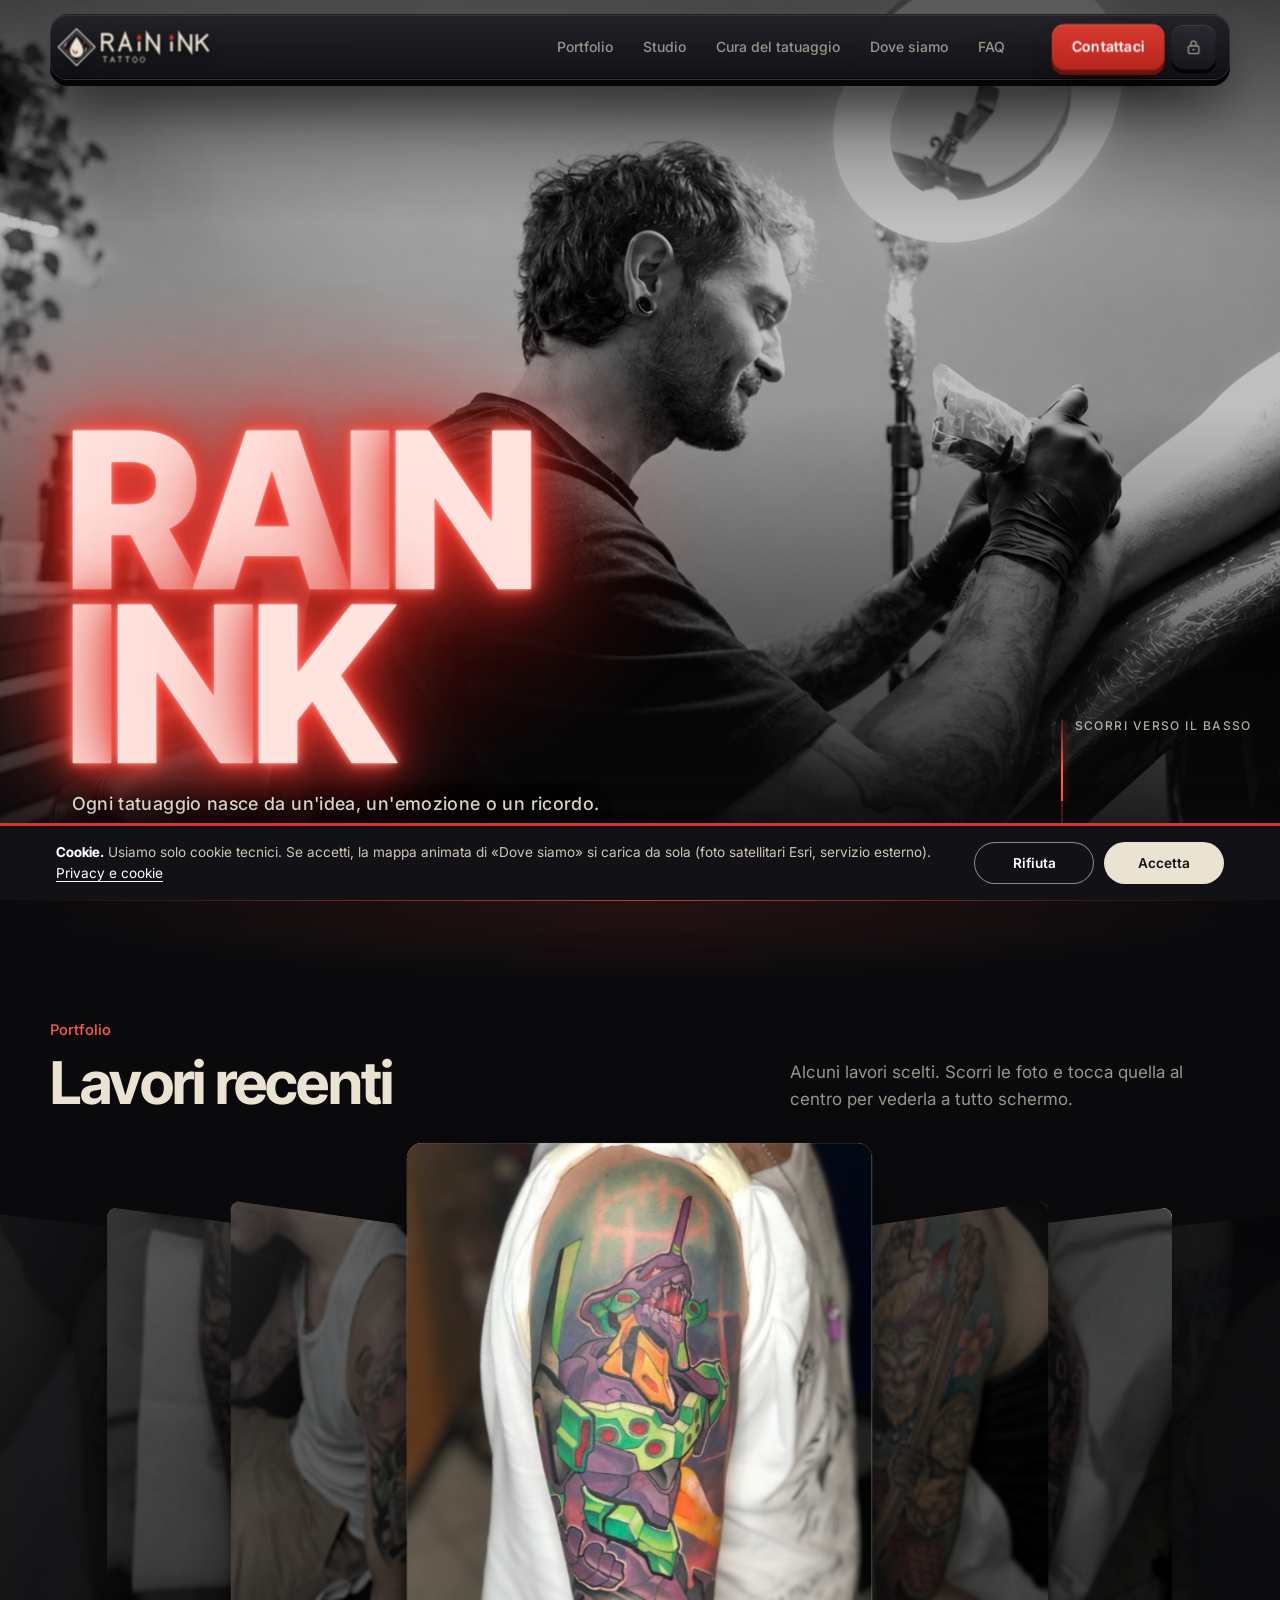
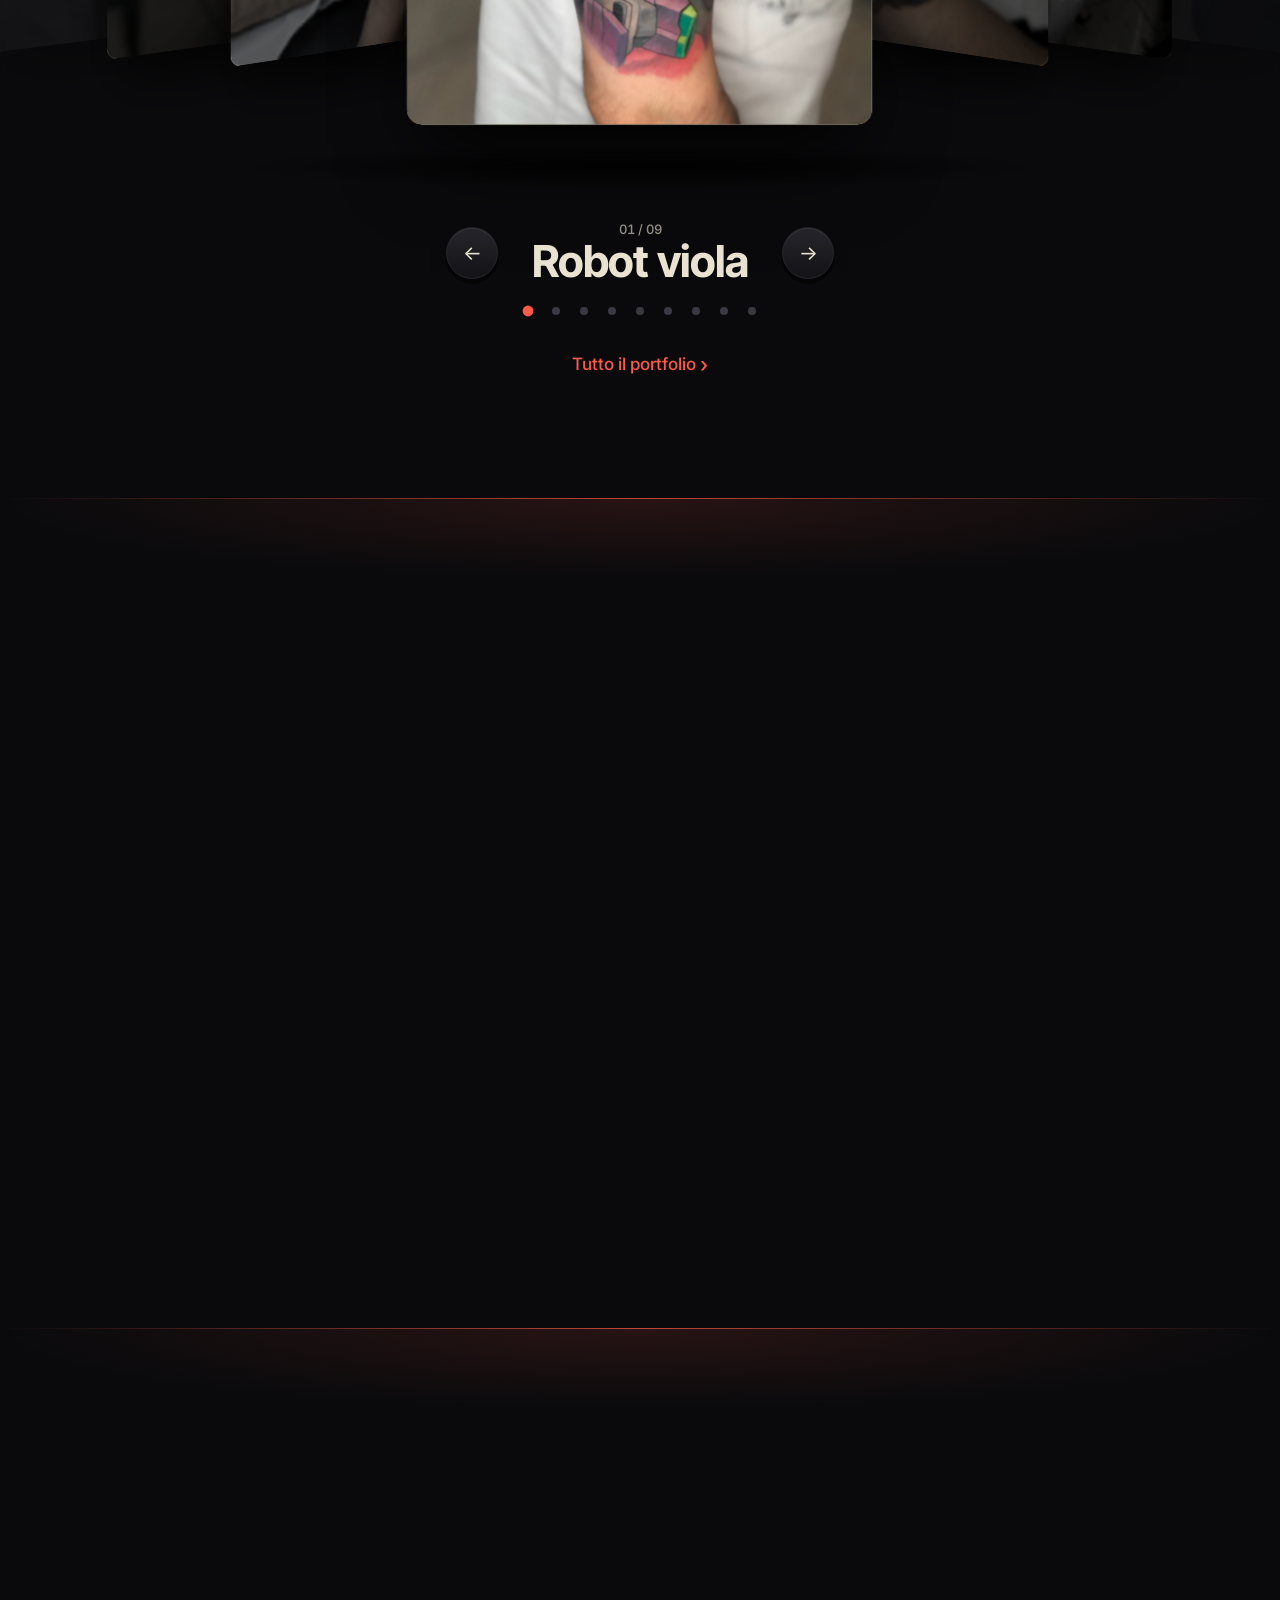
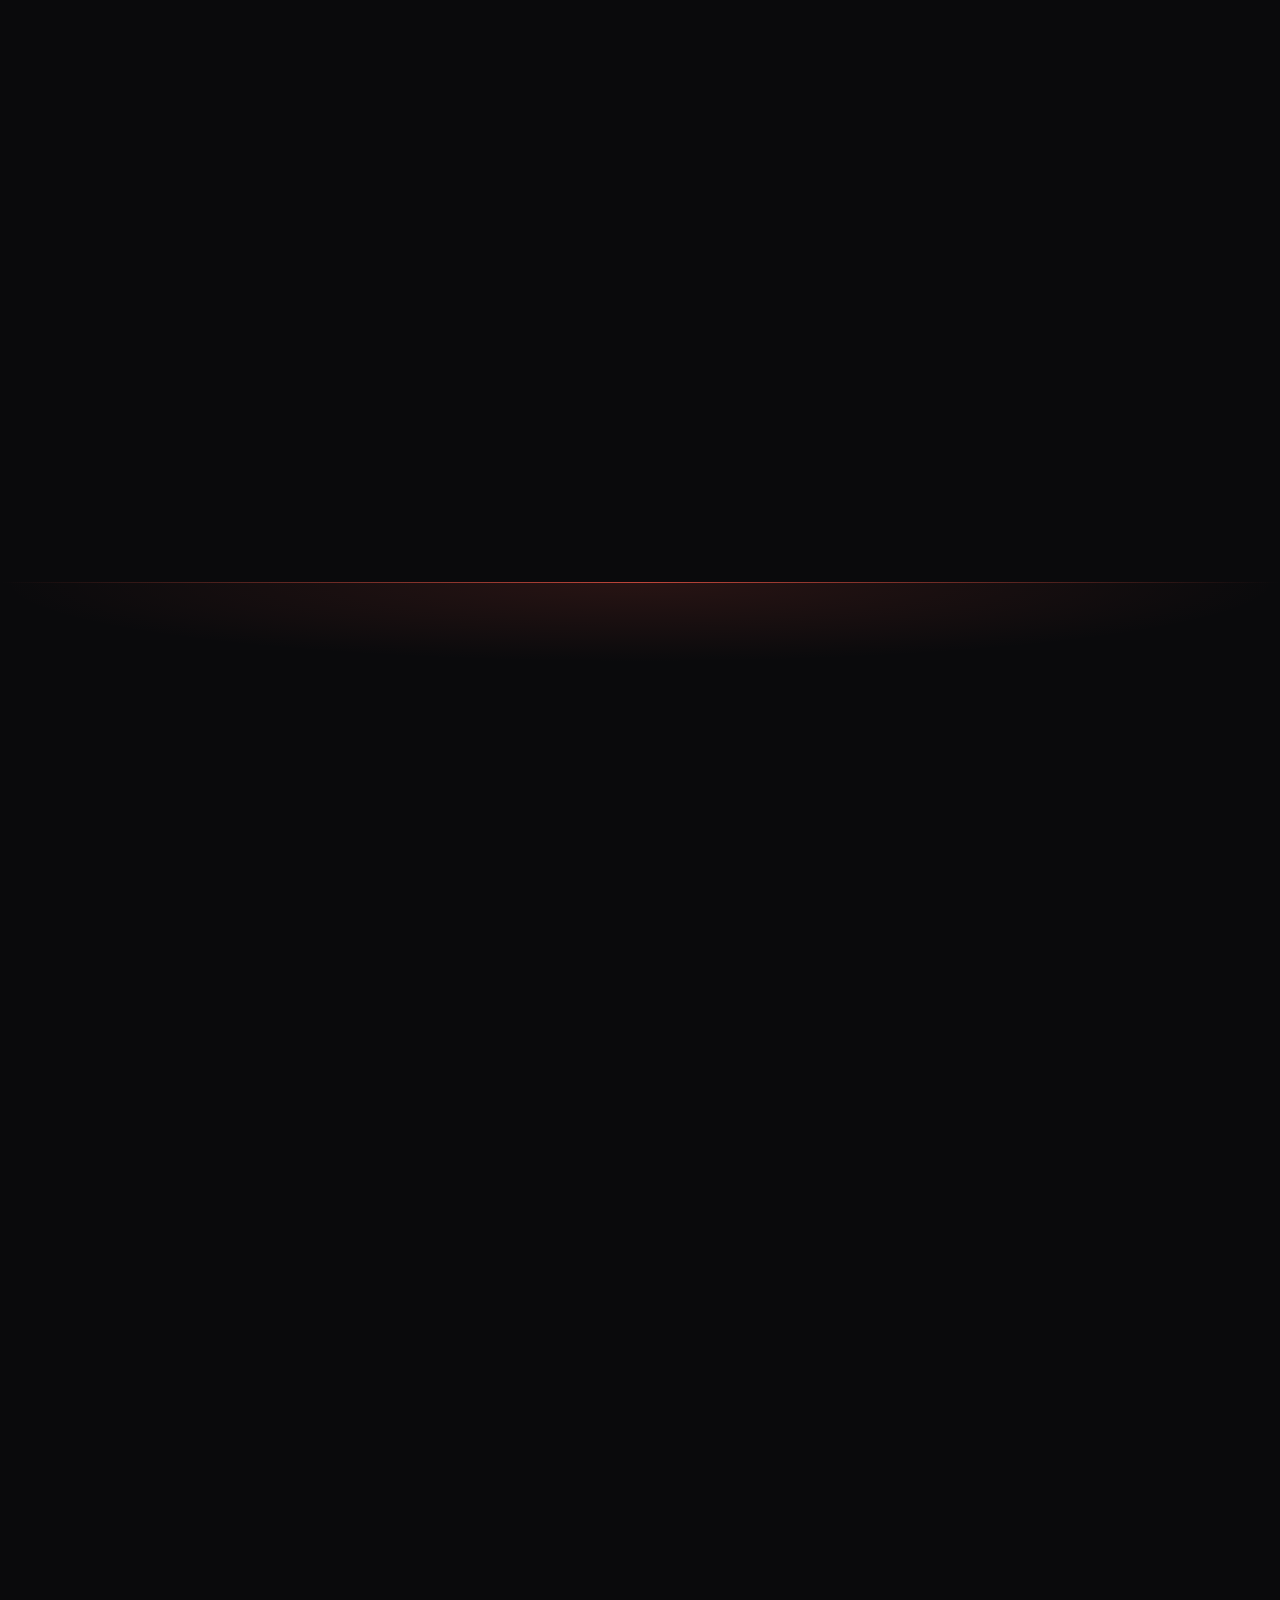
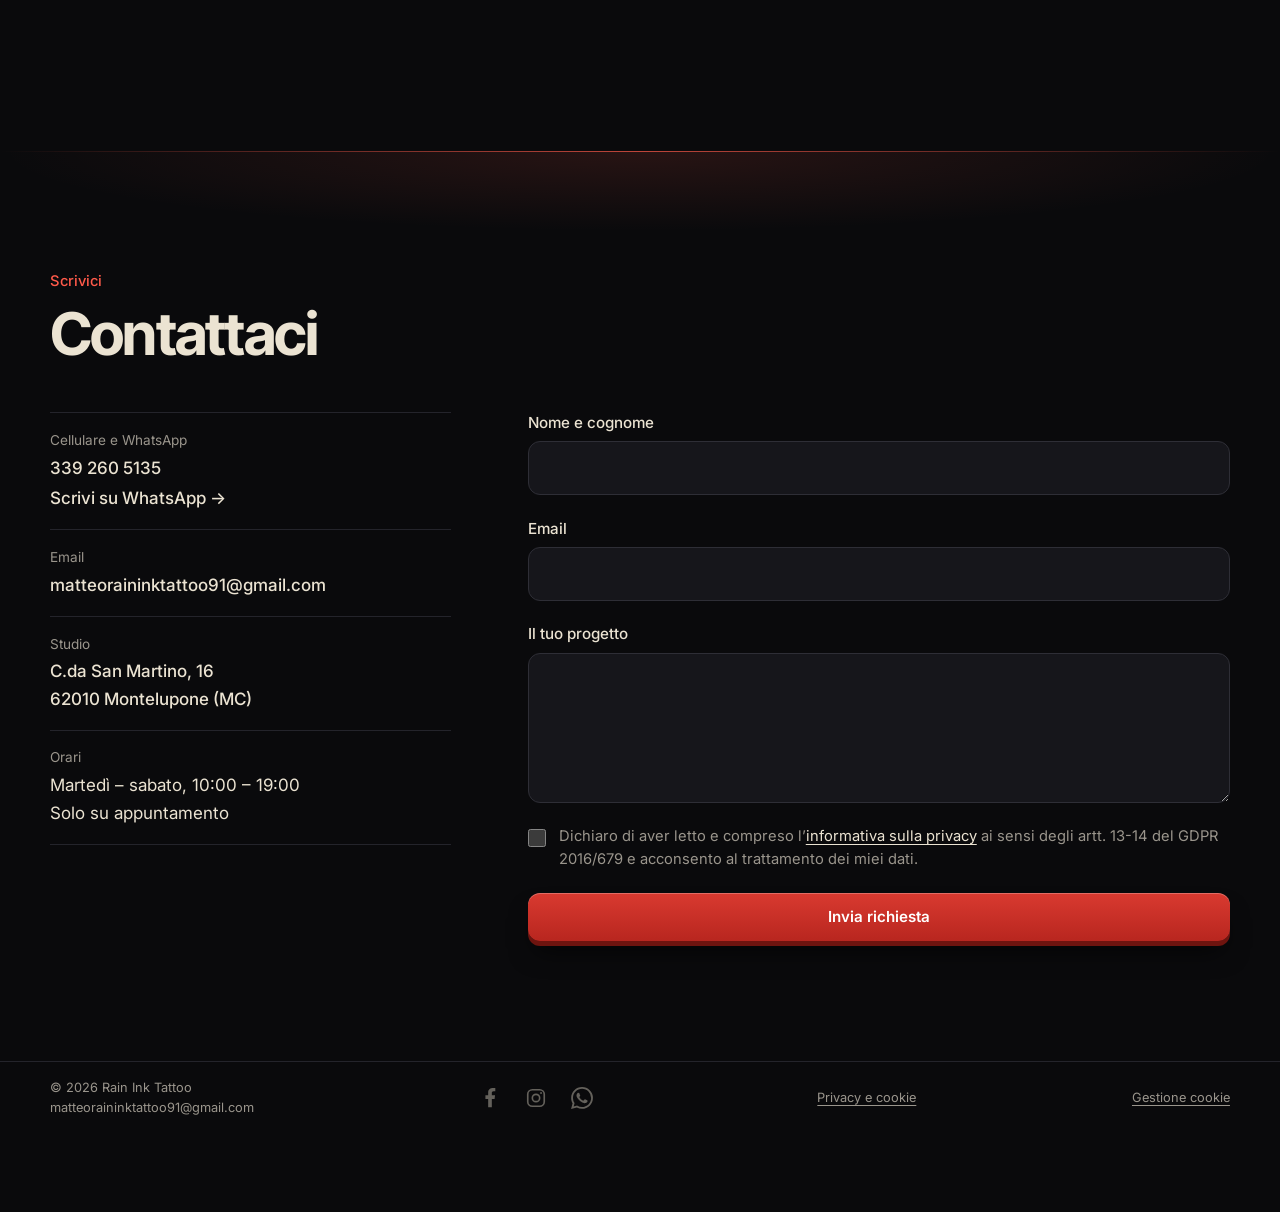
==== index.html @ 87fedc63 "Home: frase sotto RAIN INK più leggibile (avorio con ombra morbida, riflesso del neon spostato dietr" ====
<!DOCTYPE html>
<html lang="it">

<head>
    <meta charset="utf-8">
    <meta name="viewport" content="width=device-width,initial-scale=1">
    <title>Rain Ink Tattoo – Tatuaggi su misura a Montelupone</title>
    <meta name="description" content="Studio di tatuaggi a Montelupone: blackwork, fine line, dotwork, tradizionale, giapponese e realistico. Disegni unici, materiali monouso, solo su appuntamento.">
    <meta name="theme-color" content="#0a0a0c">
    <meta property="og:type" content="website">
    <meta property="og:site_name" content="Rain Ink Tattoo">
    <meta property="og:locale" content="it_IT">
    <meta property="og:title" content="Rain Ink Tattoo – Tatuaggi su misura a Montelupone">
    <meta property="og:description" content="Studio di tatuaggi a Montelupone: blackwork, fine line, dotwork, tradizionale, giapponese e realistico. Disegni unici, materiali monouso, solo su appuntamento.">
    <meta property="og:url" content="https://DOMINIO-DEL-SITO/">
    <link rel="canonical" href="https://DOMINIO-DEL-SITO/">
    <link rel="preconnect" href="https://fonts.googleapis.com">
    <link rel="preconnect" href="https://fonts.gstatic.com" crossorigin>
    <link href="https://fonts.googleapis.com/css2?family=Inter:wght@400;500;600;700&amp;family=Inter+Tight:wght@600;700;800&amp;display=swap" rel="stylesheet">
    <link rel="stylesheet" href="css/style.css?v=79">
    <link rel="icon" type="image/svg+xml" href="images/comune/favicon.svg">
    <link rel="preload" as="image" href="images/lavori/hero-studio.jpg">
    <script>document.documentElement.classList.add("js")</script>
    <script type="application/ld+json">
    {
      "@context": "https://schema.org",
      "@type": "TattooParlor",
      "name": "Rain Ink Tattoo",
      "url": "https://DOMINIO-DEL-SITO/",
      "logo": "https://DOMINIO-DEL-SITO/images/comune/logo-rainink-scuro.svg",
      "founder": { "@type": "Person", "name": "Matteo Quattrini" },
      "sameAs": ["https://www.facebook.com/raininktattoo.matteoquattrini", "https://www.instagram.com/matteoraininktattoo/"],
      "telephone": "339 260 5135",
      "email": "matteoraininktattoo91@gmail.com",
      "address": { "@type": "PostalAddress", "streetAddress": "C.da San Martino, 16", "postalCode": "62010", "addressLocality": "Montelupone", "addressRegion": "MC", "addressCountry": "IT" },
      "geo": { "@type": "GeoCoordinates", "latitude": 43.34421, "longitude": 13.58306 },
      "openingHours": "Tu-Sa 10:00-19:00"
    }
    </script>
</head>

<body class="home-page">
    <a class="skip" href="#main">Vai al contenuto</a>
    <header class="nav3d" id="nav3d">
        <nav class="slab" aria-label="Menu principale">
            <a class="logo" href="index.html" aria-label="Rain Ink Tattoo — Home"><img src="images/comune/logo-rainink.svg" alt="Rain Ink Tattoo" width="504" height="128"></a>
            <button class="burger" type="button" aria-label="Apri il menu" aria-expanded="false" aria-controls="links"><span></span><span></span><span></span></button>
            <ul class="links" id="links">
                <li><a href="portfolio.html">Portfolio</a></li>
                <li><a href="studio.html">Studio</a></li>
                <li><a href="cura-del-tatuaggio.html">Cura del tatuaggio</a></li>
                <li><a href="#dove">Dove siamo</a></li>
                <li><a href="faq.html">FAQ</a></li>
                <li class="m-cta"><a href="#contatti">Contattaci</a></li>
            </ul>
            <a class="btn nav-cta" href="#contatti">Contattaci</a>
            <a class="nav-lock" href="area-riservata.html" rel="nofollow" aria-label="Area riservata" title="Area riservata"><svg viewBox="0 0 24 24" width="18" height="18" aria-hidden="true"><rect x="5" y="10.5" width="14" height="10" rx="2.5" fill="none" stroke="currentColor" stroke-width="1.8"/><path d="M8.5 10.5V7.5a3.5 3.5 0 0 1 7 0v3" fill="none" stroke="currentColor" stroke-width="1.8" stroke-linecap="round"/><circle cx="12" cy="15.5" r="1.3" fill="currentColor"/></svg></a>
        </nav>
    </header>
    <main id="main">
        <section class="hero" id="top">
            <img data-slot="home-hero" class="hero-foto" src="images/lavori/hero-studio.jpg" alt="Matteo al lavoro su un tatuaggio" width="1590" height="941" fetchpriority="high">
            <div class="hero-testo">
                <h1 class="hero-scritta neon" aria-label="Rain Ink Tattoo, tatuaggi su misura a Montelupone"><span class="riga"><span class="nl" aria-hidden="true">R</span><span class="nl" aria-hidden="true">a</span><span class="nl" aria-hidden="true">i</span><span class="nl" aria-hidden="true">n</span></span><br><span class="riga"><span class="nl" aria-hidden="true">I</span><span class="nl" aria-hidden="true">n</span><span class="nl guasta" aria-hidden="true">k</span></span><span class="sr-only"> Tattoo, tatuaggi su misura a Montelupone</span></h1>
                <p data-testo="index-t001" class="hero-sub">Ogni tatuaggio nasce da un'idea, un'emozione o un ricordo.<br>Insieme possiamo trasformare la tua idea in qualcosa di autentico e senza tempo.</p>
            </div>
            <a data-testo="index-t002" class="hero-scorri" href="#lavori">Scorri verso il basso</a>
        </section>

        <section id="lavori" aria-labelledby="lavori-t">
            <div class="wrap">
                <div class="sec-head rv">
                    <div><span data-testo="index-t003" class="eyebrow">Portfolio</span><h2 data-testo="index-t004" id="lavori-t">Lavori recenti</h2></div>
                    <p data-testo="index-t005">Alcuni lavori scelti. Scorri le foto e tocca quella al centro per vederla a tutto schermo.</p>
                </div>
                <div class="wheel rv" id="wheel" tabindex="0" role="region" aria-roledescription="carosello" aria-label="Lavori recenti: usa le frecce per scorrere, Invio per ingrandire">
                    <div class="ring3d" id="ring"><!-- lavori:inizio -->
                        <figure class="face" data-name="Robot viola" data-title=""><img src="images/lavori/tatuaggio-04-robot-viola.jpg" alt="Robot viola, tatuaggio di Rain Ink" width="800" height="1000" draggable="false"></figure>
                        <figure class="face" data-name="Re scimmia" data-title=""><img src="images/lavori/tatuaggio-17-re-scimmia.jpg" alt="Re scimmia, tatuaggio di Rain Ink" width="800" height="1000" draggable="false"></figure>
                        <figure class="face" data-name="Geisha" data-title=""><img src="images/lavori/tatuaggio-28-geisha.jpg" alt="Geisha, tatuaggio di Rain Ink" width="800" height="1000" draggable="false"></figure>
                        <figure class="face" data-name="Drago blu" data-title=""><img src="images/lavori/tatuaggio-09-drago-blu.jpg" alt="Drago blu, tatuaggio di Rain Ink" width="800" height="1000" draggable="false"></figure>
                        <figure class="face" data-name="Bacco" data-title=""><img src="images/lavori/tatuaggio-19-bacco.jpg" alt="Bacco, tatuaggio di Rain Ink" width="800" height="1000" draggable="false"></figure>
                        <figure class="face" data-name="Tucano" data-title=""><img src="images/lavori/tatuaggio-36-tucano.jpg" alt="Tucano, tatuaggio di Rain Ink" width="800" height="1000" draggable="false"></figure>
                        <figure class="face" data-name="Ganesha" data-title=""><img src="images/lavori/tatuaggio-15-ganesha.jpg" alt="Ganesha, tatuaggio di Rain Ink" width="800" height="1000" draggable="false"></figure>
                        <figure class="face" data-name="Leone guardiano" data-title=""><img src="images/lavori/tatuaggio-40-leone-guardiano.jpg" alt="Leone guardiano, tatuaggio di Rain Ink" width="800" height="1000" draggable="false"></figure>
                        <figure class="face" data-name="Anime" data-title=""><img src="images/lavori/2026-11-18-anime-utxytj.jpg" alt="Anime, tatuaggio di Rain Ink" width="800" height="1000" draggable="false"></figure>
                    <!-- lavori:fine -->
                    </div>
                </div>
                <div class="wbar">
                    <button class="arrow" type="button" id="wprev" aria-label="Lavoro precedente">&#8592;</button>
                    <div class="wname" id="wname" aria-live="polite"><small>&nbsp;</small><b>&nbsp;</b></div>
                    <button class="arrow" type="button" id="wnext" aria-label="Lavoro successivo">&#8594;</button>
                </div>
                <div class="dots" id="wdots"></div>
                <p class="wheel-more"><a data-testo="index-t006" class="link" href="portfolio.html">Tutto il portfolio</a></p>
            </div>
        </section>

        <section id="video" aria-labelledby="video-t">
            <div class="wrap">
                <div class="sec-head rv">
                    <div><span data-testo="index-t007" class="eyebrow">In movimento</span><h2 data-testo="index-t008" id="video-t">Video</h2></div>
                    <p data-testo="index-t009">Le sedute in studio e i lavori finiti, visti da vicino. Tocca un video per guardarlo a tutto schermo, con l'audio.</p>
                </div>
            </div>
            <div class="clips rv" tabindex="0" role="region" aria-label="Video: scorri di lato"><!-- video:inizio -->
                    <figure class="clip"><video src="video/video-01-una-seduta-in-studio.mp4" poster="images/lavori/video-01-una-seduta-in-studio.jpg" controls playsinline preload="none" aria-label="Una seduta in studio"></video><figcaption>Una seduta in studio</figcaption></figure>
                    <figure class="clip"><video src="video/video-02-robot-viola.mp4" poster="images/lavori/video-02-robot-viola.jpg" controls playsinline preload="none" aria-label="Robot viola"></video><figcaption>Robot viola</figcaption></figure>
                    <figure class="clip"><video src="video/video-03-fiori-di-ciliegio.mp4" poster="images/lavori/video-03-fiori-di-ciliegio.jpg" controls playsinline preload="none" aria-label="Fiori di ciliegio"></video><figcaption>Fiori di ciliegio</figcaption></figure>
                    <figure class="clip"><video src="video/video-04-samurai-in-bianco-e-nero.mp4" poster="images/lavori/video-04-samurai-in-bianco-e-nero.jpg" controls playsinline preload="none" aria-label="Samurai in bianco e nero"></video><figcaption>Samurai in bianco e nero</figcaption></figure>
                    <figure class="clip"><video src="video/video-05-nastro-rosso-e-onde.mp4" poster="images/lavori/video-05-nastro-rosso-e-onde.jpg" controls playsinline preload="none" aria-label="Nastro rosso e onde"></video><figcaption>Nastro rosso e onde</figcaption></figure>
                    <figure class="clip"><video src="video/video-06-donna-con-lanterna.mp4" poster="images/lavori/video-06-donna-con-lanterna.jpg" controls playsinline preload="none" aria-label="Donna con lanterna"></video><figcaption>Donna con lanterna</figcaption></figure>
                    <figure class="clip"><video src="video/video-07-manica-a-colori-completa.mp4" poster="images/lavori/video-07-manica-a-colori-completa.jpg" controls playsinline preload="none" aria-label="Manica a colori completa"></video><figcaption>Manica a colori completa</figcaption></figure>
                <!-- video:fine -->
            </div>
        </section>

        <section class="about alt" id="studio" aria-labelledby="studio-t">
            <div class="wrap">
                <div class="studio-cols rv" id="studio-cols"><!-- studio:inizio -->
                    <div class="sc-col"><img src="images/lavori/studio-01-preparazione-della-pelle.jpg" alt="Preparazione della pelle, Rain Ink Tattoo" width="800" height="1000" loading="lazy"><img src="images/lavori/studio-03-lo-stencil.jpg" alt="Lo stencil, Rain Ink Tattoo" width="800" height="1000" loading="lazy"><img src="images/lavori/studio-05-lo-stencil-sul-braccio.jpg" alt="Lo stencil sul braccio, Rain Ink Tattoo" width="800" height="1000" loading="lazy"><img src="images/lavori/studio-07-al-lavoro.jpg" alt="Al lavoro, Rain Ink Tattoo" width="800" height="1000" loading="lazy"><img src="images/lavori/studio-09-il-cliente-durante-la-seduta.jpg" alt="Il cliente durante la seduta, Rain Ink Tattoo" width="800" height="1000" loading="lazy"></div>
                    <div class="sc-col sc-giu"><img src="images/lavori/studio-02-la-postazione.jpg" alt="La postazione, Rain Ink Tattoo" width="800" height="1000" loading="lazy"><img src="images/lavori/studio-04-lo-stencil-da-vicino.jpg" alt="Lo stencil, da vicino, Rain Ink Tattoo" width="800" height="1000" loading="lazy"><img src="images/lavori/studio-06-prima-di-iniziare.jpg" alt="Prima di iniziare, Rain Ink Tattoo" width="800" height="1000" loading="lazy"><img src="images/lavori/studio-08-al-lavoro-da-vicino.jpg" alt="Al lavoro, da vicino, Rain Ink Tattoo" width="800" height="1000" loading="lazy"><img src="images/lavori/studio-10-concentrazione.jpg" alt="Concentrazione, Rain Ink Tattoo" width="800" height="1000" loading="lazy"></div>
                <!-- studio:fine -->
                </div>
                <div class="rv">
                    <span data-testo="index-t010" class="eyebrow">Lo studio</span>
                    <h2 data-testo="index-t011" id="studio-t">Una postazione,<br>tutto il tempo che serve</h2>
                    <p data-testo="index-t012" class="studio-testo">Uno spazio dove creatività, passione e attenzione ai dettagli si incontrano. Ogni elemento dello studio è pensato per offrire un ambiente accogliente, curato e professionale, in cui dare forma alle proprie idee.</p>
                    <div class="btns"><a data-testo="index-t013" class="link" href="studio.html">Scopri lo studio</a></div>
                </div>
            </div>
        </section>

        <section id="dove" aria-labelledby="dove-t">
            <div class="wrap">
                <div class="loc-top">
                    <div class="loc-head rv">
                        <span data-testo="index-t014" class="eyebrow">Dove siamo</span>
                        <h2 data-testo="index-t015" id="dove-t">Vieni a trovarci</h2>
                        <p data-testo="index-t016">A <strong>Montelupone</strong>, in provincia di Macerata. Si entra solo su appuntamento: chiamaci o scrivici prima di passare.</p>
                    </div>
                    <ul class="loc-list rv">
                        <li><small data-testo="index-t017">Indirizzo</small><a data-testo="index-t018" class="map-link" href="https://www.google.com/maps/search/?api=1&amp;query=Contrada+San+Martino+16+62010+Montelupone+MC" target="_blank" rel="noopener">C.da San Martino, 16<br>62010 Montelupone (MC)</a><span class="map-actions"><a data-testo="index-t019" href="https://www.google.com/maps/dir/?api=1&amp;destination=Contrada+San+Martino+16+62010+Montelupone+MC" target="_blank" rel="noopener">Ottieni indicazioni <span aria-hidden="true">→</span></a></span></li>
                        <li><small data-testo="index-t020">Cellulare</small><a data-testo="index-t021" href="tel:+393392605135">339 260 5135</a></li>
                        <li><small data-testo="index-t022">Orari</small><span data-testo="index-t023">Martedì – sabato, 10:00 – 19:00<br>Solo su appuntamento</span></li>
                    </ul>
                </div>
                <div class="map map-anim rv" role="region" aria-label="Mappa animata: dallo spazio fino allo studio Rain Ink Tattoo in C.da San Martino, 16, 62010 Montelupone (MC)">
                    <div class="map-canvas"></div>
                    <div class="map-ok">
                        <svg viewBox="0 0 24 24" width="40" height="40" aria-hidden="true"><circle cx="12" cy="12" r="9.5" fill="none" stroke="currentColor" stroke-width="1.4"/><path d="M2.5 12h19M12 2.5c2.8 3 2.8 16 0 19M12 2.5c-2.8 3-2.8 16 0 19" fill="none" stroke="currentColor" stroke-width="1.4"/></svg>
                        <h3 data-testo="index-t024">Dallo spazio fino allo studio</h3>
                        <p data-testo="index-t025">La mappa animata carica le foto satellitari da un servizio esterno (Esri).</p>
                        <button data-testo="index-t026" type="button" class="btn map-ok-btn">Mostra la mappa</button>
                    </div>
                    <button data-testo="index-t027" type="button" class="map-replay">↻ Rivedi</button>
                </div>
            </div>
        </section>

        <section id="contatti" aria-labelledby="contatti-t">
            <div class="wrap">
                <div class="sec-head rv">
                    <div><span data-testo="index-t028" class="eyebrow">Scrivici</span><h2 data-testo="index-t029" id="contatti-t">Contattaci</h2></div>
                </div>
            </div>
            <div class="wrap contact-grid">
                <ul class="c-list rv">
                    <li><small data-testo="index-t030">Cellulare e WhatsApp</small><a data-testo="index-t031" href="tel:+393392605135">339 260 5135</a><a data-testo="index-t032" href="https://wa.me/393392605135" target="_blank" rel="noopener">Scrivi su WhatsApp <span aria-hidden="true">→</span></a></li>
                    <li><small data-testo="index-t033">Email</small><a data-testo="index-t034" href="mailto:matteoraininktattoo91@gmail.com">matteoraininktattoo91@gmail.com</a></li>
                    <li><small data-testo="index-t035">Studio</small><a data-testo="index-t036" href="https://www.google.com/maps/search/?api=1&amp;query=Contrada+San+Martino+16+62010+Montelupone+MC" target="_blank" rel="noopener">C.da San Martino, 16<br>62010 Montelupone (MC)</a></li>
                    <li><small data-testo="index-t037">Orari</small><span data-testo="index-t038">Martedì – sabato, 10:00 – 19:00<br>Solo su appuntamento</span></li>
                </ul>
                <form id="book-form" class="form-s rv" action="https://api.web3forms.com/submit" method="POST">
                    <input type="hidden" name="access_key" value="INSERIRE-CHIAVE-WEB3FORMS">
                    <input type="hidden" name="subject" value="Nuova richiesta dal sito Rain Ink">
                    <input type="hidden" name="from_name" value="Sito Rain Ink Tattoo">
                    <input type="checkbox" name="botcheck" style="display:none" tabindex="-1" autocomplete="off">
                    <label data-testo="index-t039">Nome e cognome<input name="nome" autocomplete="name" required></label>
                    <label data-testo="index-t040">Email<input name="email" type="email" autocomplete="email" required></label>
                    <label data-testo="index-t041">Il tuo progetto<textarea name="progetto" required></textarea></label>
                    <label class="check"><input type="checkbox" name="privacy" value="accettata" required><span data-testo="index-t042">Dichiaro di aver letto e compreso l’<a href="privacy.html">informativa sulla privacy</a> ai sensi degli artt. 13-14 del GDPR 2016/679 e acconsento al trattamento dei miei dati.</span></label>
                    <button data-testo="index-t043" class="btn" type="submit">Invia richiesta</button>
                </form>
            </div>
        </section>
    </main>

    <div class="lb3d" id="lb" role="dialog" aria-modal="true" aria-label="Lavoro a tutto schermo" hidden>
        <figure><img src="data:," alt=""><figcaption><span></span><p class="lb-desc"></p><small></small></figcaption></figure>
        <button class="arrow lprev" type="button" aria-label="Lavoro precedente">&#8592;</button>
        <button class="arrow lnext" type="button" aria-label="Lavoro successivo">&#8594;</button>
        <button class="arrow lclose" type="button" aria-label="Chiudi">&#10005;</button>
    </div>
    <footer class="foot">
        <div class="wrap foot-in"><span>© <span id="y">2026</span> Rain Ink Tattoo<br><a href="mailto:matteoraininktattoo91@gmail.com">matteoraininktattoo91@gmail.com</a></span>
            <div class="foot-soc"><a href="https://www.facebook.com/raininktattoo.matteoquattrini" target="_blank" rel="noopener noreferrer" aria-label="Rain Ink Tattoo su Facebook" title="Facebook"><svg viewBox="0 0 24 24" aria-hidden="true" focusable="false"><path fill="currentColor" d="M14 22v-9h3l.5-4H14V6.5c0-1.16.32-1.95 2-1.95h1.8V1.1A24 24 0 0 0 15.18 1C12.58 1 10 2.58 10 5.48V9H7v4h3v9Z"/></svg></a><a href="https://www.instagram.com/matteoraininktattoo/" target="_blank" rel="noopener noreferrer" aria-label="Rain Ink Tattoo su Instagram" title="Instagram"><svg viewBox="0 0 24 24" fill="none" stroke="currentColor" stroke-width="1.8" aria-hidden="true" focusable="false"><rect x="3" y="3" width="18" height="18" rx="5"/><circle cx="12" cy="12" r="4"/><circle cx="17.5" cy="6.5" r="1" fill="currentColor" stroke="none"/></svg></a><a href="https://wa.me/393392605135" target="_blank" rel="noopener noreferrer" aria-label="Scrivici su WhatsApp" title="WhatsApp"><svg viewBox="0 0 24 24" aria-hidden="true" focusable="false"><path fill="currentColor" d="M17.472 14.382c-.297-.149-1.758-.867-2.03-.967-.273-.099-.471-.148-.67.15-.197.297-.767.966-.94 1.164-.173.199-.347.223-.644.075-.297-.15-1.255-.463-2.39-1.475-.883-.788-1.48-1.761-1.653-2.059-.173-.297-.018-.458.13-.606.134-.133.298-.347.446-.52.149-.174.198-.298.298-.497.099-.198.05-.371-.025-.52-.075-.149-.669-1.612-.916-2.207-.242-.579-.487-.5-.669-.51-.173-.008-.371-.01-.57-.01-.198 0-.52.074-.792.372-.272.297-1.04 1.016-1.04 2.479 0 1.462 1.065 2.875 1.213 3.074.149.198 2.096 3.2 5.077 4.487.709.306 1.262.489 1.694.625.712.227 1.36.195 1.871.118.571-.085 1.758-.719 2.006-1.413.248-.694.248-1.289.173-1.413-.074-.124-.272-.198-.57-.347m-5.421 7.403h-.004a9.870 9.870 0 01-5.031-1.378l-.361-.214-3.741.982.998-3.648-.235-.374a9.860 9.860 0 01-1.510-5.260c.001-5.450 4.436-9.884 9.888-9.884 2.640 0 5.122 1.030 6.988 2.898a9.825 9.825 0 012.893 6.994c-.003 5.450-4.437 9.884-9.885 9.884m8.413-18.297A11.815 11.815 0 0012.050 0C5.495 0 .160 5.335.157 11.892c0 2.096.547 4.142 1.588 5.945L.057 24l6.305-1.654a11.882 11.882 0 005.683 1.448h.005c6.554 0 11.890-5.335 11.893-11.893a11.821 11.821 0 00-3.480-8.413Z"/></svg></a></div><a class="foot-legal" href="privacy.html">Privacy e cookie</a><button type="button" class="foot-legal ck-open">Gestione cookie</button>
        </div>
    </footer>
    <!-- Foto in prima schermata: Haberdoedas su Unsplash (unsplash.com/photos/r1nNSKVJIAI), licenza Unsplash, scontornata. Da sostituire con una foto di Matteo. -->
    <script src="js/home.js?v=13"></script>
    <script src="js/mappa.js?v=8"></script>
    <script src="js/script.js?v=26"></script>
    <script src="js/cookie.js?v=2"></script>
</body>

</html>
---- css/style.css ----
/* ======================================================
   RAIN INK TATTOO — FOGLIO DI STILE (versione scura, dalla 6.0)
   Colori e componenti della home scura: fondo nero, testo avorio, rosso neon,
   navbar 3D sospesa, pulsanti in rilievo che si abbassano quando si premono.
   ====================================================== */

/* ---------- Variabili e reset ---------- */
:root {
  --bg: #0a0a0c;          /* fondo */
  --bg2: #121216;         /* sezioni alternate e riquadri */
  --card: #16161b;        /* campi e schede */
  --line: #24242b;        /* fili e bordi */
  --txt: #ebe3d2;         /* testo principale, avorio */
  --mute: #9a958c;        /* testo secondario */
  --red: #d6342c;         /* rosso del marchio */
  --red2: #ff5a4a;        /* rosso neon, per testi e dettagli sul nero */
  --paper: #efe6d3;       /* carta dei disegni */
  --cta-top: #d93a30; --cta-bot: #b8261f;   /* pulsante rosso: bianco sopra, contrasto ≥ 4,5 */
  --ease: cubic-bezier(.23, 1, .32, 1);
  --head: 'Inter Tight', Inter, -apple-system, BlinkMacSystemFont, 'Helvetica Neue', Arial, sans-serif;
  --body: Inter, -apple-system, BlinkMacSystemFont, 'Helvetica Neue', Arial, sans-serif;
  --r: 18px;
  --top: 104px;           /* spazio sotto la navbar sospesa */
  /* nomi usati da js/cookie.js */
  --inchiostro: #121216; --carta: #ebe3d2;
}

* { box-sizing: border-box; margin: 0; padding: 0; }
html { scroll-behavior: smooth; scroll-padding-top: var(--top); background: var(--bg); -webkit-text-size-adjust: 100%; color-scheme: dark; }
body {
  font: 400 1.0625rem/1.6 var(--body); color: var(--txt); background: var(--bg);
  overflow-x: clip; -webkit-font-smoothing: antialiased;
  display: flex; flex-direction: column; min-height: 100vh; min-height: 100svh;
}
main { flex: 1 0 auto; }
img { display: block; max-width: 100%; height: auto; }
[hidden] { display: none !important; }
a { color: inherit; text-decoration: none; }
button, input, select, textarea { font: inherit; color: inherit; letter-spacing: inherit; }
::selection { background: var(--red); color: #fff; }
:focus-visible { outline: 2px solid var(--red2); outline-offset: 3px; }

.sr-only { position: absolute; width: 1px; height: 1px; overflow: hidden; clip: rect(0 0 0 0); white-space: nowrap; }
.skip { position: absolute; left: -999px; top: 8px; z-index: 100; background: var(--red); color: #fff; padding: 8px 14px; border-radius: 8px; font-weight: 600; }
.skip:focus { left: 16px; }

/* ---------- Tipografia ---------- */
h1, h2, h3 { font-family: var(--head); color: var(--txt); text-wrap: balance; }
h1 { font-size: clamp(2.8rem, 7vw, 6rem); font-weight: 800; letter-spacing: -.04em; line-height: .98; }
h2 { font-size: clamp(2.1rem, 4.6vw, 3.8rem); font-weight: 700; letter-spacing: -.03em; line-height: 1.04; margin-bottom: 1.1rem; }
h3 { font-size: clamp(1.25rem, 1.8vw, 1.55rem); font-weight: 700; letter-spacing: -.02em; line-height: 1.15; }
p { max-width: 62ch; color: var(--mute); }
p + p { margin-top: 1rem; }
strong { color: var(--txt); font-weight: 600; }
.eyebrow { display: block; font: 500 .92rem/1.4 var(--body); color: var(--red2); margin-bottom: .7rem; }

/* ---------- Layout ---------- */
.wrap { width: min(1180px, 100% - 2 * clamp(16px, 4vw, 48px)); margin-inline: auto; }
section { padding: clamp(5rem, 10vw, 7.5rem) 0; }
.alt { background: linear-gradient(180deg, transparent, var(--bg2) 12%, var(--bg2) 88%, transparent); }
/* Home: ogni sezione dopo la prima schermata si apre con un filo rosso al neon (proposta 16) */
.home-page main > section:not(.hero) { background:
  linear-gradient(90deg, transparent, rgba(255, 90, 74, .7), transparent) top / 100% 1px no-repeat,
  radial-gradient(ellipse 50% 80px at 50% 0, rgba(255, 90, 74, .12), transparent) top / 100% 160px no-repeat,
  var(--bg); }
.sec-head { display: flex; justify-content: space-between; align-items: end; gap: 1.5rem 4rem; flex-wrap: wrap; margin-bottom: 3rem; }
.sec-head h2 { margin: 0; }
.sec-head > p { max-width: 40ch; }

/* ---------- Pulsanti e link ---------- */
.btn {
  position: relative; display: inline-flex; align-items: center; justify-content: center; gap: .5rem;
  min-height: 48px; padding: .8rem 1.35rem; border: 0; border-radius: 12px; cursor: pointer;
  font: 600 .95rem/1.2 var(--body); color: #fff; text-align: center;
  background: linear-gradient(180deg, var(--cta-top), var(--cta-bot));
  box-shadow: 0 1px 0 rgba(255, 255, 255, .25) inset, 0 5px 0 #6e140f, 0 16px 26px -8px rgba(0, 0, 0, .7);
  transition: transform 160ms var(--ease), box-shadow 160ms var(--ease);
}
.btn:active { transform: translateY(4px); box-shadow: 0 1px 0 rgba(255, 255, 255, .25) inset, 0 1px 0 #6e140f, 0 6px 12px -4px rgba(0, 0, 0, .6); }
.btn.ghost { color: var(--txt); background: linear-gradient(180deg, #24242a, #16161a); box-shadow: 0 0 0 1px var(--line) inset, 0 5px 0 #050506; }
.btn.ghost:active { box-shadow: 0 0 0 1px var(--line) inset, 0 1px 0 #050506; }
.btn:disabled { opacity: .6; cursor: default; transform: none; }
.btn svg { flex: none; }
@media (hover: hover) and (pointer: fine) {
  .btn:hover { transform: translateY(-2px); box-shadow: 0 1px 0 rgba(255, 255, 255, .25) inset, 0 7px 0 #6e140f, 0 20px 30px -8px rgba(0, 0, 0, .75); }
  .btn.ghost:hover { box-shadow: 0 0 0 1px #34343d inset, 0 7px 0 #050506; }
}
.btns { display: flex; flex-wrap: wrap; gap: 1rem; margin-top: 2rem; }

.link { display: inline-flex; align-items: center; gap: .25rem; font-weight: 500; color: var(--red2); }
.link::after { content: '›'; font-size: 1.25em; line-height: 1; transition: transform 200ms var(--ease); }
@media (hover: hover) and (pointer: fine) {
  .link:hover { text-decoration: underline; text-underline-offset: 4px; }
  .link:hover::after { transform: translateX(3px); }
}

/* ======================================================
   NAVBAR 3D: lastra sospesa che si inclina seguendo il mouse,
   voci che si sollevano, pulsante «Prenota» in rilievo.
   Sotto i 1020 px: panino e pannello che scende.
   ====================================================== */
.nav3d { position: fixed; top: 14px; left: 0; right: 0; z-index: 50; perspective: 1200px; pointer-events: none; }
.nav3d .slab {
  pointer-events: auto; position: relative; width: min(1180px, 100% - 24px); margin-inline: auto;
  display: flex; align-items: center; gap: 20px; padding: 10px 18px 10px 20px; border-radius: 18px;
  background: linear-gradient(180deg, rgba(32, 32, 38, .96), rgba(14, 14, 18, .96));
  border: 1px solid rgba(255, 255, 255, .07);
  box-shadow: 0 1px 0 rgba(255, 255, 255, .08) inset, 0 -1px 0 rgba(0, 0, 0, .6) inset, 0 6px 0 #050506, 0 30px 60px -10px rgba(0, 0, 0, .8);
  transform-style: preserve-3d; transform: rotateX(var(--rx, 0deg)) rotateY(var(--ry, 0deg));
  transition: transform .5s var(--ease), padding .25s var(--ease);
}
.nav3d.small .slab { padding-block: 6px; }
.nav3d .slab::after { content: ""; position: absolute; inset: 0; border-radius: inherit; pointer-events: none;
  background: radial-gradient(260px circle at var(--mx, 50%) var(--my, 50%), rgba(255, 90, 74, .16), transparent 60%); opacity: var(--glow, 0); transition: opacity .3s; }
.nav3d .logo { display: flex; align-items: center; flex: none; transform: translateZ(30px); }
.nav3d .logo img { height: 38px; width: auto; filter: drop-shadow(0 4px 6px rgba(0, 0, 0, .6)); }
.links { display: flex; gap: 4px; list-style: none; margin-left: auto; transform-style: preserve-3d; }
.links a { position: relative; display: block; padding: 10px 13px; font-size: 14px; font-weight: 500; color: var(--mute); white-space: nowrap;
  border-radius: 11px; transform-style: preserve-3d; transform: translateZ(10px);
  transition: transform 200ms var(--ease), color 200ms ease, background-color 200ms ease, box-shadow 200ms var(--ease); }
.links a[aria-current], .links a:focus-visible { color: var(--txt); background: linear-gradient(180deg, #2a2a31, #18181d);
  transform: translateZ(24px) translateY(-2px); box-shadow: 0 1px 0 rgba(255, 255, 255, .1) inset, 0 4px 0 #050506, 0 14px 24px -6px rgba(0, 0, 0, .9); }
.links a[aria-current]::before { content: ""; position: absolute; left: 13px; right: 13px; bottom: 5px; height: 2px; border-radius: 2px; background: var(--red2); }
@media (hover: hover) and (pointer: fine) {
  .links a:hover { color: var(--txt); background: linear-gradient(180deg, #2a2a31, #18181d);
    transform: translateZ(24px) translateY(-2px); box-shadow: 0 1px 0 rgba(255, 255, 255, .1) inset, 0 4px 0 #050506, 0 14px 24px -6px rgba(0, 0, 0, .9); }
}
.nav-cta { flex: none; min-height: 44px; padding: .7rem 1.2rem; font-size: 14px; transform: translateZ(40px); }
@media (hover: hover) and (pointer: fine) { .nav-cta:hover { transform: translateZ(40px) translateY(-2px); } }
.nav-cta:active { transform: translateZ(40px) translateY(4px); }
.links .m-cta { display: none; }
.burger { display: none; margin-left: auto; width: 46px; height: 46px; border-radius: 12px; border: 0; cursor: pointer;
  background: linear-gradient(180deg, #2a2a31, #17171c); box-shadow: 0 1px 0 rgba(255, 255, 255, .1) inset, 0 4px 0 #050506; transform: translateZ(30px); }
.burger span { display: block; width: 20px; height: 2px; margin: 5px auto; background: var(--txt); border-radius: 2px; transition: transform 200ms var(--ease), opacity 150ms ease; }
.nav3d.open .burger span:nth-child(1) { transform: translateY(7px) rotate(45deg); }
.nav3d.open .burger span:nth-child(2) { opacity: 0; }
.nav3d.open .burger span:nth-child(3) { transform: translateY(-7px) rotate(-45deg); }

@media (max-width: 1020px) {
  .burger { display: block; }
  .slab > .nav-cta { display: none; }
  .links { position: absolute; top: calc(100% + 14px); left: 0; right: 0; flex-direction: column; gap: 8px; padding: 12px;
    max-height: calc(100svh - 110px); overflow-y: auto;
    border-radius: 18px; background: rgba(14, 14, 18, .97); border: 1px solid rgba(255, 255, 255, .07);
    box-shadow: 0 30px 60px -10px rgba(0, 0, 0, .9);
    visibility: hidden; opacity: 0; transform: rotateX(-12deg) scale(.97); transform-origin: top right;
    transition: opacity 200ms var(--ease), transform 220ms var(--ease), visibility 0s 220ms; }
  .nav3d.open .links { visibility: visible; opacity: 1; transform: none; transition: opacity 200ms var(--ease), transform 220ms var(--ease); }
  .links li { transform: rotateX(-40deg); transform-origin: top; opacity: 0; transition: transform 220ms var(--ease), opacity 200ms var(--ease); }
  .nav3d.open .links li { transform: none; opacity: 1; }
  .nav3d.open .links li:nth-child(2) { transition-delay: 25ms; }
  .nav3d.open .links li:nth-child(3) { transition-delay: 50ms; }
  .nav3d.open .links li:nth-child(4) { transition-delay: 70ms; }
  .nav3d.open .links li:nth-child(5) { transition-delay: 90ms; }
  .nav3d.open .links li:nth-child(6) { transition-delay: 110ms; }
  .nav3d.open .links li:nth-child(7) { transition-delay: 130ms; }
  .links a, .links a[aria-current], .links a:hover { padding: 14px 16px; font-size: 17px; background: #16161b; color: var(--txt); transform: none; box-shadow: none; }
  .links a[aria-current]::before { left: 0; right: auto; top: 12px; bottom: 12px; width: 3px; height: auto; }
  .links .m-cta { display: block; }
  .links .m-cta a { background: linear-gradient(180deg, var(--cta-top), var(--cta-bot)); color: #fff; text-align: center; font-weight: 600; box-shadow: 0 4px 0 #6e140f; }
  .links .m-cta a::before { content: none; }
}

/* ======================================================
   COMPARSA ALLO SCORRIMENTO: sale di poco e si accende, uno dopo l'altro
   ====================================================== */
.js .rv { opacity: 0; transform: translateY(16px); transition: opacity 500ms var(--ease) var(--rv-d, 0s), transform 500ms var(--ease) var(--rv-d, 0s); }
.js .rv.in { opacity: 1; transform: none; }

/* ---------- Immagini ---------- */
.ph { position: relative; display: block; overflow: hidden; background: var(--paper); border-radius: 14px; box-shadow: 0 30px 60px -24px rgba(0, 0, 0, .9); }
.ph img { width: 100%; height: 100%; object-fit: cover; }

/* ======================================================
   PAGINE INTERNE: intestazione con alone rosso
   ====================================================== */
.page-hero { position: relative; padding: calc(var(--top) + 3.5rem) 0 3.5rem; text-align: center; overflow: hidden; }
.page-hero::before { content: ""; position: absolute; left: 50%; top: -180px; width: min(900px, 120vw); height: 520px; transform: translateX(-50%); pointer-events: none;
  background: radial-gradient(ellipse at 50% 40%, rgba(214, 52, 44, .26), transparent 65%); }
.page-hero .wrap { position: relative; }
.page-hero h1 { margin-bottom: 1.1rem; }
.page-hero p { margin: 0 auto; font-size: 1.2rem; line-height: 1.5; max-width: 46ch; }
.page-hero p a { color: var(--red2); white-space: nowrap; }
.page-hero + section, .page-hero + .wrap { padding-top: 1.5rem; }

/* Tatuaggi: uno stile per riga */
.style-row { display: grid; grid-template-columns: minmax(0, 5fr) minmax(0, 6fr); gap: clamp(2.5rem, 6vw, 5.5rem); align-items: center; padding: 4.5rem 0; scroll-margin-top: var(--top); }
.style-row + .style-row { border-top: 1px solid var(--line); }
.style-row:nth-child(even) > .ph { order: 2; }
.style-row > .ph { aspect-ratio: 4 / 5; }
.specs { list-style: none; display: grid; grid-template-columns: repeat(2, minmax(0, 1fr)); gap: .7rem; margin-top: 2rem; }
.specs li { padding: 1rem 1.1rem; background: var(--bg2); border: 1px solid var(--line); border-radius: 12px; font-size: .95rem; color: var(--mute); }
.specs b { display: block; font-size: .8rem; font-weight: 600; color: var(--red2); margin-bottom: .2rem; }
.note { margin-top: 3rem; padding: 1.1rem 1.3rem; background: var(--bg2); border: 1px solid var(--line); border-radius: 12px; font-size: .92rem; color: var(--mute); max-width: none; }

/* Portfolio: filtro a pillola con l'indicatore che scivola */
.filters-wrap { display: flex; justify-content: center; margin-bottom: 3rem; }
.filters { position: relative; display: inline-flex; max-width: 100%; padding: 4px; background: var(--bg2); border: 1px solid var(--line); border-radius: 14px; overflow-x: auto; scrollbar-width: none; }
.filters::-webkit-scrollbar { display: none; }
.filters button { position: relative; z-index: 1; flex: none; min-height: 40px; background: none; border: 0; padding: .5rem 1.05rem; border-radius: 10px; font-size: .92rem; font-weight: 500; color: var(--mute); cursor: pointer; transition: color 200ms ease; }
.filters button[aria-pressed="true"] { color: var(--txt); }
@media (hover: hover) and (pointer: fine) { .filters button:hover { color: var(--txt); } }
.seg-thumb { position: absolute; top: 4px; bottom: 4px; left: 0; border-radius: 10px; background: linear-gradient(180deg, #2c2c33, #1b1b20); box-shadow: 0 1px 0 rgba(255, 255, 255, .08) inset, 0 3px 0 #050506; transition: transform 350ms var(--ease), width 350ms var(--ease); }
.filters:not(.has-thumb) button[aria-pressed="true"] { background: #24242a; }

.works { display: grid; grid-template-columns: repeat(3, minmax(0, 1fr)); gap: 1.8rem 1.4rem; }
.work button { display: block; width: 100%; padding: 0; border: 0; background: none; text-align: left; cursor: zoom-in; }
.work .ph { aspect-ratio: 4 / 5; transition: transform 400ms var(--ease), box-shadow 400ms var(--ease), filter 900ms var(--ease); }
.work .ph img { transition: transform 700ms var(--ease); }
/* PARETE AL NEON: le foto si accendono una alla volta quando arrivano in vista, con il bagliore
   rosso della scritta Rain Ink; col mouse sopra la foto si ingrandisce e il neon si accende di più */
.work.acceso .ph, html:not(.js) .work .ph { box-shadow: 0 0 0 1px rgba(214, 52, 44, .75), 0 0 26px rgba(214, 52, 44, .4), 0 0 70px rgba(214, 52, 44, .15), 0 30px 60px -24px rgba(0, 0, 0, .9); }
.js .work:not(.acceso) .ph { filter: brightness(.25) saturate(0); box-shadow: 0 0 0 1px rgba(214, 52, 44, 0), 0 30px 60px -24px rgba(0, 0, 0, .9); }
@media (hover: hover) and (pointer: fine) {
  .work button:hover .ph { transform: scale(1.035); box-shadow: 0 0 0 2px #ff4a3d, 0 0 34px rgba(255, 74, 61, .7), 0 0 110px rgba(214, 52, 44, .35), 0 30px 60px -24px rgba(0, 0, 0, .9); }
  .work button:hover .ph img { transform: scale(1.14); }
}
/* il titolo sta dentro la foto, in basso, su una sfumatura scura (come i video della Home) */
.work { position: relative; }
.work .ph::after { content: ""; position: absolute; inset: 0; border-radius: inherit; pointer-events: none;
  background: linear-gradient(transparent 58%, rgba(0, 0, 0, .82)); }
.work figcaption { position: absolute; left: 0; right: 0; bottom: 0; z-index: 1; display: flex; justify-content: space-between; align-items: flex-end; gap: 1rem;
  padding: 0 1.1rem 1rem; font-size: .92rem; color: rgba(255, 255, 255, .78); text-shadow: 0 1px 6px #000; pointer-events: none; transition: transform 300ms var(--ease); }
.work figcaption b { color: #fff; font-weight: 600; }
.work figcaption { transform-origin: 50% 100%; }
@media (hover: hover) and (pointer: fine) { .work button:hover + figcaption { transform: scale(1.035); } }
.work.is-video button { cursor: pointer; }
/* pulsante play sulle copertine dei video */
.play { position: absolute; left: 50%; top: 50%; width: 64px; height: 64px; margin: -32px 0 0 -32px; border-radius: 50%;
  background: rgba(10, 10, 12, .55); border: 1px solid rgba(255, 255, 255, .5); backdrop-filter: blur(6px); -webkit-backdrop-filter: blur(6px);
  transition: transform 300ms var(--ease), background 300ms var(--ease); pointer-events: none; }
.play::after { content: ""; position: absolute; left: 26px; top: 21px; border-style: solid; border-width: 11px 0 11px 17px; border-color: transparent transparent transparent #fff; }
@media (hover: hover) { .work button:hover .play { transform: scale(1.1); background: rgba(10, 10, 12, .75); } }

/* VIDEO DELLA HOME: striscia orizzontale di video verticali */
.clips { display: grid; grid-auto-flow: column; grid-auto-columns: clamp(220px, 24vw, 300px); gap: 1.2rem; overflow-x: auto;
  scroll-snap-type: x mandatory; padding-bottom: 1rem; scrollbar-width: thin; scrollbar-color: var(--line) transparent; }
.clips:focus-visible { outline: 2px solid var(--txt); outline-offset: 6px; border-radius: 14px; }
.clip { scroll-snap-align: start; margin: 0; }
.clip video { display: block; width: 100%; aspect-ratio: 9 / 16; object-fit: cover; border-radius: 14px; background: #000;
  box-shadow: 0 30px 60px -24px rgba(0, 0, 0, .9); }
.clip figcaption { padding-top: .8rem; font-size: .92rem; font-weight: 600; }
/* con JS: nastro largo quanto la pagina che scorre da solo (si ferma col mouse sopra o col tasto Tab) */
.clips.nastro { display: block; overflow: hidden; padding: 0 0 1rem; scroll-snap-type: none;
  -webkit-mask-image: linear-gradient(90deg, transparent, #000 7%, #000 93%, transparent); mask-image: linear-gradient(90deg, transparent, #000 7%, #000 93%, transparent); }
.clips-tr { display: flex; gap: 16px; width: max-content; padding-left: 16px; animation: nastro 50s linear infinite; will-change: transform; backface-visibility: hidden; }
.clips.nastro:hover .clips-tr, .clips.nastro:focus-within .clips-tr, .clips.fermo .clips-tr { animation-play-state: paused; }
@keyframes nastro { to { transform: translate3d(-50%, 0, 0); } }
.nastro .clip { position: relative; flex: none; width: clamp(180px, 19vw, 250px); cursor: pointer; border-radius: 14px; outline-offset: 4px; }
.nastro .clip video { display: none; position: absolute; left: 0; top: 0; height: 100%; box-shadow: none; }
.nastro .clip.va video { display: block; }
.clip-cop { display: block; width: 100%; aspect-ratio: 9 / 16; object-fit: cover; border-radius: 14px; background: #000; -webkit-user-drag: none; }
.nastro .clip::after { content: ""; position: absolute; inset: 0; border-radius: 14px; pointer-events: none;
  background: linear-gradient(transparent 55%, rgba(0, 0, 0, .85)); }
.nastro .clip figcaption { position: absolute; left: 0; right: 0; bottom: 0; z-index: 1; padding: 0 1rem 1rem; font-size: .95rem; text-shadow: 0 1px 6px #000; }
.clip-pl { position: absolute; left: 50%; top: 50%; z-index: 1; width: 58px; height: 58px; margin: -29px 0 0 -29px; border-radius: 50%;
  background: rgba(10, 10, 12, .62); border: 1px solid rgba(255, 255, 255, .35);
  pointer-events: none; transition: opacity .3s; }
.clip-pl::after { content: ""; position: absolute; left: 23px; top: 18px; border-left: 16px solid #fff; border-top: 11px solid transparent; border-bottom: 11px solid transparent; }
.clip.va .clip-pl { opacity: 0; }
@media (hover: hover) and (pointer: fine) { .nastro .clip { transition: transform .5s var(--ease); } .nastro .clip:hover { transform: scale(1.03); } }
@media (max-width: 640px) { .nastro .clip { width: 46vw; } }
@media (prefers-reduced-motion: reduce) {
  .clips.nastro { overflow-x: auto; -webkit-mask-image: none; mask-image: none; }
  .clip-copia { display: none; }
}

/* Foto a schermo intero (portfolio): vetro scuro, la foto si ingrandisce dalla miniatura */
.lb { position: fixed; inset: 0; z-index: 90; display: flex; align-items: center; justify-content: center; padding: 4.5rem 6rem;
  background: rgba(5, 5, 7, .88); -webkit-backdrop-filter: blur(14px); backdrop-filter: blur(14px); animation: fadeIn 280ms var(--ease); }
.lb.out { animation: fadeOut 250ms ease forwards; }
@keyframes fadeIn { from { opacity: 0; } }
@keyframes fadeOut { to { opacity: 0; } }
.lb figure { display: flex; flex-direction: column; align-items: center; max-height: 100%; }
.lb img, .lb video { max-height: calc(100vh - 11rem); max-height: calc(100dvh - 11rem); width: auto; border-radius: 14px; background: var(--paper); box-shadow: 0 60px 120px -20px rgba(0, 0, 0, .95); }
.lb video { max-width: 100%; background: #000; }
.lb [hidden] { display: none; }
.lb figcaption { padding-top: 1.1rem; font-weight: 600; text-align: center; }
.lb figcaption small { display: block; font-weight: 400; color: var(--mute); }

/* frecce tonde in rilievo (portfolio, ruota della home) */
.arrow, .lb button { width: 52px; height: 52px; border-radius: 50%; border: 1px solid var(--line); cursor: pointer; color: var(--txt); font-size: 20px; line-height: 1;
  background: linear-gradient(180deg, #26262c, #141418); box-shadow: 0 1px 0 rgba(255, 255, 255, .08) inset, 0 5px 0 #050506;
  transition: transform 140ms var(--ease), box-shadow 140ms var(--ease); }
.arrow:active, .lb button:active { transform: translateY(4px); box-shadow: 0 1px 0 rgba(255, 255, 255, .08) inset, 0 1px 0 #050506; }
@media (hover: hover) and (pointer: fine) {
  .arrow:hover, .lb button:hover { transform: translateY(-2px); box-shadow: 0 1px 0 rgba(255, 255, 255, .08) inset, 0 7px 0 #050506; }
}
.lb button { position: absolute; }
.lb .lb-x { top: 1.2rem; right: 1.2rem; }
/* interruttore «Lente» nella foto a schermo intero (spento di partenza, la scelta resta ricordata) */
.lb .lb-lente { top: 1.2rem; left: 1.2rem; width: auto; height: 44px; padding: 0 14px 0 7px; border-radius: 999px; display: inline-flex; align-items: center; gap: 10px; font: 600 14px var(--body); }
.lb .lb-lente[hidden] { display: none; }
.lb-lente i { position: relative; width: 44px; height: 26px; border-radius: 999px; background: #3a3a42; transition: background 200ms; }
.lb-lente i::after { content: ""; position: absolute; left: 3px; top: 3px; width: 20px; height: 20px; border-radius: 50%; background: #fff; transition: transform 200ms var(--ease); }
.lb-lente[aria-checked="true"] i { background: var(--red); }
.lb-lente[aria-checked="true"] i::after { transform: translateX(18px); }
.lb figure { position: relative; }
.lb.lente-on img { cursor: none; touch-action: none; }
.lb-vetro { position: absolute; z-index: 2; width: 220px; height: 220px; margin: -110px 0 0 -110px; border-radius: 50%; border: 3px solid #fff; pointer-events: none;
  box-shadow: 0 12px 40px rgba(0, 0, 0, .7), 0 0 0 1px rgba(214, 52, 44, .6); background-repeat: no-repeat; opacity: 0; transition: opacity 150ms; }
.lb.lente-on .lb-vetro.su { opacity: 1; }
.lb-aiuto { margin-top: .6rem; font: 400 13px var(--body); color: rgba(255, 255, 255, .6); text-align: center; }
.lb-aiuto:empty { display: none; }
@media (max-width: 700px) { .lb-vetro { width: 160px; height: 160px; margin: -80px 0 0 -80px; } }
.lb .lb-p { left: 1.4rem; top: 50%; margin-top: -26px; }
.lb .lb-n { right: 1.4rem; top: 50%; margin-top: -26px; }

/* Studio: testo accanto all'immagine */
.split { display: grid; grid-template-columns: minmax(0, 1fr) minmax(0, 1fr); gap: clamp(2.5rem, 6vw, 5.5rem); align-items: center; }
.split > .ph { aspect-ratio: 4 / 5; }
.split.rev > .ph { order: 2; }
.facts { list-style: none; margin-top: 2rem; }
.facts li { display: grid; grid-template-columns: 2.6rem 1fr; gap: 1rem; padding: 1.05rem 0; border-top: 1px solid var(--line); color: var(--mute); }
.facts li b { font-weight: 500; font-variant-numeric: tabular-nums; color: var(--red2); }
.facts li strong { display: block; }

.hygiene { list-style: none; display: grid; grid-template-columns: repeat(3, minmax(0, 1fr)); gap: 1.2rem; }
.hygiene li { padding: 2rem; background: var(--bg); border: 1px solid var(--line); border-radius: var(--r); color: var(--mute); }
.hygiene h3 { margin-bottom: .6rem; }
.hygiene b { display: block; font-weight: 500; font-variant-numeric: tabular-nums; color: var(--red2); margin-bottom: 1rem; }

.zones { display: grid; grid-template-columns: repeat(3, minmax(0, 1fr)); gap: 1.2rem; align-items: start; }
.zone { background: var(--bg); border: 1px solid var(--line); border-radius: var(--r); padding: 2rem; }
.zone h3 { margin-bottom: .8rem; }
.zone ul { list-style: none; }
.zone li { display: flex; justify-content: space-between; gap: 1rem; padding: .6rem 0; border-bottom: 1px solid var(--line); }
.zone li:last-child { border: 0; }
.zone li span:last-child { color: var(--mute); font-size: .92rem; white-space: nowrap; font-variant-numeric: tabular-nums; }
.care { list-style: none; counter-reset: c; margin: 1.6rem 0; }
.care li { counter-increment: c; position: relative; padding: .9rem 0 .9rem 2.8rem; border-top: 1px solid var(--line); color: var(--mute); }
.care li::before { content: counter(c, decimal-leading-zero); position: absolute; left: 0; top: .9rem; font-weight: 500; font-variant-numeric: tabular-nums; color: var(--red2); }

/* Cura del tatuaggio: la linea si riempie scorrendo */
.timeline { position: relative; list-style: none; max-width: 900px; margin: 0 auto; padding-left: 3rem; }
.timeline::before, .timeline::after { content: ''; position: absolute; left: 7px; top: 0; width: 2px; border-radius: 2px; }
.timeline::before { bottom: 0; background: var(--line); }
.timeline::after { height: calc(var(--p, 1) * 100%); background: var(--red2); box-shadow: 0 0 12px rgba(255, 90, 74, .6); }
.timeline > li { position: relative; padding-bottom: 3.5rem; }
.timeline > li::before { content: ''; position: absolute; left: calc(-3rem + 1px); top: .3rem; width: 14px; height: 14px; border-radius: 50%; background: var(--bg); border: 2px solid #3a3a42; transition: background-color 300ms ease, border-color 300ms ease, transform 300ms var(--ease); }
.timeline > li.on::before { background: var(--red2); border-color: var(--red2); transform: scale(1.2); }
.timeline .when { font-size: .95rem; font-weight: 500; color: var(--red2); }
.timeline h2 { font-size: clamp(1.8rem, 3.2vw, 2.6rem); margin: .3rem 0 .9rem; }
.timeline ul { list-style: none; margin-top: 1.1rem; display: grid; gap: .55rem; }
.timeline ul li { padding: .85rem 1.05rem; background: var(--bg2); border: 1px solid var(--line); border-radius: 12px; color: var(--mute); max-width: 70ch; }
.warn { max-width: 900px; margin: 0 auto; padding: 1.6rem 1.8rem; background: rgba(214, 52, 44, .1); border: 1px solid rgba(255, 90, 74, .3); border-radius: var(--r); }
.warn p { max-width: none; color: var(--txt); }
.guide-dl { display: flex; align-items: center; justify-content: center; gap: 1rem 1.4rem; flex-wrap: wrap; }
.guide-dl span { color: var(--mute); font-size: .95rem; }
.guide-dl + section { padding-top: 3.5rem; }

/* FAQ: risposte che si aprono morbide */
.faq { max-width: 860px; margin: 0 auto; }
.faq details { border-bottom: 1px solid var(--line); }
.faq summary { list-style: none; display: flex; justify-content: space-between; align-items: center; gap: 2rem; padding: 1.5rem 0; cursor: pointer; font: 700 clamp(1.15rem, 2vw, 1.4rem)/1.25 var(--head); letter-spacing: -.02em; transition: color 200ms ease; }
.faq summary::-webkit-details-marker { display: none; }
.faq summary::after { content: '+'; flex: none; display: grid; place-items: center; width: 36px; height: 36px; border-radius: 50%; border: 1px solid var(--line);
  background: linear-gradient(180deg, #26262c, #141418); font: 300 1.4rem/1 var(--body); color: var(--txt); transition: transform 300ms var(--ease), background 200ms ease; }
.faq details[open] summary::after { transform: rotate(45deg); background: linear-gradient(180deg, var(--cta-top), var(--cta-bot)); border-color: transparent; color: #fff; }
@media (hover: hover) and (pointer: fine) { .faq summary:hover { color: var(--red2); } }
.faq .ans { overflow: hidden; }
.faq .ans p { padding: 0 0 1.5rem; font-size: 1.05rem; }
.faq .ans a { color: var(--red2); }
.faq-cta { text-align: center; margin-top: 3rem; }

/* Modulo dei contatti */
.contact-grid { display: grid; grid-template-columns: minmax(0, 4fr) minmax(0, 7fr); gap: clamp(2.5rem, 6vw, 5rem); align-items: start; }
.c-list { list-style: none; border-top: 1px solid var(--line); }
.c-list li { display: grid; gap: .2rem; padding: 1.05rem 0; border-bottom: 1px solid var(--line); }
.c-list small { font-size: .85rem; color: var(--mute); }
.c-list a { font-weight: 500; transition: color 200ms ease; }
@media (hover: hover) and (pointer: fine) { .c-list a:hover { color: var(--red2); } }
.form-s { display: grid; gap: 1.4rem; }
.form-s label { display: block; font: 500 .95rem/1.4 var(--body); color: var(--txt); }
.form-s input:not([type=checkbox]), .form-s textarea { display: block; width: 100%; margin-top: .5rem; padding: .9rem 1rem; background: var(--card); border: 1px solid #2e2e36; border-radius: 12px; color: var(--txt); transition: border-color 200ms ease, box-shadow 200ms ease; }
.form-s input:not([type=checkbox]) { height: 54px; }
.form-s textarea { min-height: 150px; resize: vertical; }
.form-s input:focus, .form-s textarea:focus { outline: none; border-color: var(--red2); box-shadow: 0 0 0 4px rgba(255, 90, 74, .18); }
.form-s .check { display: flex; gap: .8rem; align-items: flex-start; font-weight: 400; font-size: .92rem; line-height: 1.55; color: var(--mute); }
.check input { margin-top: .25rem; accent-color: var(--red); width: 18px; height: 18px; flex: none; }
.form-s .check a { color: var(--txt); text-decoration: underline; text-underline-offset: 3px; }
.form-s .btn { width: 100%; }
.form-msg { padding: 1rem 1.2rem; border-radius: 12px; background: rgba(214, 52, 44, .12); border: 1px solid rgba(255, 90, 74, .3); color: var(--txt); max-width: none; }

/* Finestra di conferma dell'invio */
.thanks { position: fixed; inset: 0; z-index: 95; display: flex; align-items: center; justify-content: center; padding: 1.5rem; background: rgba(5, 5, 7, .8); -webkit-backdrop-filter: blur(14px); backdrop-filter: blur(14px); animation: fadeIn 250ms var(--ease); }
.thanks-box { max-width: 440px; padding: 2.6rem; background: var(--bg2); border: 1px solid var(--line); border-radius: var(--r); text-align: center; box-shadow: 0 40px 80px rgba(0, 0, 0, .6); animation: popIn 300ms var(--ease); }
@keyframes popIn { from { opacity: 0; transform: scale(.95); } }
.thanks-box h2 { font-size: 2rem; margin-bottom: .8rem; }
.thanks-box p { margin: 0 auto 1.8rem; }

/* Privacy */
.legal { max-width: 760px; }
.legal h2 { font-size: 1.6rem; margin: 2.4rem 0 .8rem; }
.legal ul { padding-left: 1.2rem; margin-top: .6rem; color: var(--mute); }
.legal a { color: var(--red2); }

/* ======================================================
   RIQUADRO «PRENOTA» (fine della home e delle pagine)
   ====================================================== */
.book { text-align: center; }
.book .box { position: relative; padding: clamp(3.5rem, 8vw, 5rem) 24px; border-radius: 24px; overflow: hidden; background: linear-gradient(180deg, #151518, #101013); border: 1px solid var(--line); }
.book .box::before { content: ""; position: absolute; left: 50%; top: -60%; width: 80%; height: 120%; transform: translateX(-50%); pointer-events: none; background: radial-gradient(ellipse at 50% 50%, rgba(214, 52, 44, .16), transparent 65%); }
.book .box > * { position: relative; }
.book h2 { font-size: clamp(2.2rem, 5.5vw, 4.4rem); margin: 0 0 1rem; }
.book p { max-width: 52ch; margin: 0 auto; }
.book .btns { justify-content: center; }

/* ======================================================
   HOME: PRIMA SCHERMATA (foto a tutto schermo, scritta «Rain Ink» grande in basso a sinistra)
   ====================================================== */
.hero { position: relative; height: 100vh; height: 100svh; min-height: 620px; padding: 0; overflow: hidden; background: var(--bg); }
.hero-foto { position: absolute; inset: 0; width: 100%; height: 100%; max-width: none; object-fit: cover; object-position: 55% 32%; filter: grayscale(1) contrast(1.1) brightness(.75);
  transform: translateX(4%) scale(1.08); } /* foto un po' spostata a destra (lo scale copre il bordo sinistro) */
.hero::after { content: ""; position: absolute; inset: 0; pointer-events: none; background: linear-gradient(180deg, transparent 45%, rgba(10, 10, 12, .95)), linear-gradient(180deg, rgba(10, 10, 12, .55), transparent 25%); }
.hero-testo { position: absolute; left: clamp(16px, 5vw, 80px); right: 16px; bottom: clamp(30px, 6vh, 70px); z-index: 2; }
.hero-scritta { margin: 0; font: 800 clamp(80px, 17vw, 300px)/.8 var(--head); letter-spacing: -.05em; text-transform: uppercase; color: var(--txt); }
.hero-sub { margin-top: 1.2rem; max-width: 90ch; padding-left: calc(clamp(80px, 17vw, 300px) * .035); /* allineata al bordo visibile di «RAIN INK» */ font: 500 clamp(14px, 1.4vw, 18px)/1.55 var(--body); letter-spacing: .02em; color: var(--mute); }
/* Home: scritta RAIN INK come insegna al neon che sfarfalla (la K è il «tubo difettoso») */
.hero::before{content:"";position:absolute;inset:0;pointer-events:none;z-index:1;
background:radial-gradient(50% 42% at 22% 60%,rgba(255,59,47,.26),transparent 70%);
animation:luce 7s infinite steps(1,end)}
.hero-scritta.neon{color:#ffe3de;
text-shadow:0 0 2px #fff,0 0 8px #ff8a7d,0 0 18px #ff4a3c,0 0 38px #e8322a,0 0 80px #d6342c,0 0 140px rgba(214,52,44,.6);
animation:insegna 7s infinite steps(1,end)}
.neon .nl{display:inline-block}
.hero .hero-sub{color:var(--txt);text-shadow:0 1px 2px rgba(10,10,12,.9),0 0 18px rgba(10,10,12,.85)}
.neon .guasta{animation:tubo 3.7s infinite steps(1,end) .9s}
@keyframes insegna{
0%,58%,61%,63%,67%,100%{color:#ffe3de;text-shadow:0 0 2px #fff,0 0 8px #ff8a7d,0 0 18px #ff4a3c,0 0 38px #e8322a,0 0 80px #d6342c,0 0 140px rgba(214,52,44,.6)}
59%,62%,65%{color:#4a1a16;text-shadow:0 0 4px rgba(214,52,44,.25)}
60%,64%,66%{color:#ffb3aa;text-shadow:0 0 6px #ff4a3c,0 0 20px rgba(214,52,44,.5)}}
@keyframes luce{0%,58%,61%,63%,67%,100%{opacity:1}59%,62%,65%{opacity:.15}60%,64%,66%{opacity:.55}}
@keyframes tubo{
0%,40%,44%,49%,100%{opacity:1}
41%,43%,46%{opacity:.18;text-shadow:none;color:#4a1a16}
42%,45%,47%{opacity:.75}}
@media (prefers-reduced-motion:reduce){.hero-scritta.neon,.neon .guasta,.hero::before{animation:none}}
/* in basso a destra: «Scorri verso il basso» con una linea rossa in cui scende una luce */
.hero-scorri { position: absolute; right: clamp(16px, 2.2vw, 44px); bottom: 0; z-index: 2; height: clamp(110px, 20vh, 200px); padding: 0 0 0 14px; overflow: hidden;
  font: 500 12px/1 var(--body); letter-spacing: .12em; text-transform: uppercase; color: rgba(235, 227, 210, .75); text-decoration: none; transition: color .3s ease; }
.hero-scorri::before { content: ""; position: absolute; left: 0; top: 0; bottom: 0; width: 2px; background: rgba(255, 90, 74, .25); }
.hero-scorri::after { content: ""; position: absolute; left: 0; top: 0; width: 2px; height: 45%; background: linear-gradient(transparent, #ff5a4a 60%, #ff5a4a);
  box-shadow: 0 0 10px rgba(255, 90, 74, .7); animation: scorriLuce 2.2s cubic-bezier(.65, 0, .35, 1) infinite; will-change: transform; }
@keyframes scorriLuce { from { transform: translateY(-100%); } to { transform: translateY(230%); } }
.hero-scorri:hover, .hero-scorri:focus-visible { color: #ff5a4a; }
@media (prefers-reduced-motion: reduce) { .hero-scorri::after { animation: none; height: 100%; opacity: .8; } }
@media (max-width: 700px) { .hero-scorri { display: none; } }

/* HOME: coverflow dei lavori (le foto le scrive scripts/genera_lavori.py; il movimento è in js/home.js) */
#lavori { overflow-x: clip; }  /* la ruota 3D esce ai lati: su iPhone allargava la pagina (spazio nero a destra) */
@supports not (overflow: clip) { #lavori { overflow-x: hidden; } }
.wheel { --w: clamp(260px, 34vw, 480px); position: relative; height: calc(var(--w) * 1.25 + 110px); perspective: 1400px; perspective-origin: 50% 40%;
  cursor: grab; touch-action: pan-y; user-select: none; -webkit-user-select: none; outline: none; }
.wheel.drag { cursor: grabbing; }
.wheel:focus-visible .face.front { box-shadow: 0 0 0 3px var(--red2), 0 40px 80px -20px rgba(0, 0, 0, .95); }
.ring3d { position: absolute; left: 50%; top: 0; width: var(--w); aspect-ratio: 4 / 5; margin-left: calc(var(--w) / -2); transform-style: preserve-3d; }
.face { position: absolute; inset: 0; border-radius: 14px; background: var(--paper); backface-visibility: hidden; -webkit-backface-visibility: hidden;
  box-shadow: 0 40px 80px -20px rgba(0, 0, 0, .95); will-change: transform, opacity; }
.face img { width: 100%; height: 100%; border-radius: inherit; object-fit: cover; pointer-events: none; -webkit-user-drag: none; }
/* copia sfocata e velo scuro sopra la foto: cambia solo l'opacità (fluido, lo fa la scheda video) */
.face .sf { position: absolute; inset: 0; width: 100%; height: 100%; opacity: 0; pointer-events: none; will-change: opacity; }
.face .ombra { position: absolute; inset: 0; border-radius: inherit; background: #000; opacity: 0; pointer-events: none; will-change: opacity; }
.face::after { content: ""; position: absolute; inset: 0; border-radius: inherit; background: linear-gradient(115deg, rgba(255, 255, 255, .12), transparent 40%, transparent 70%, rgba(0, 0, 0, .18)); }
.face.front { cursor: zoom-in; transition: box-shadow .3s var(--ease); }
/* foto al centro: leggero contorno rosso col mouse sopra */
@media (hover: hover) and (pointer: fine) {
  .face.front:hover { box-shadow: 0 0 0 1.5px rgba(255, 90, 74, .8), 0 0 28px rgba(255, 90, 74, .28), 0 40px 80px -20px rgba(0, 0, 0, .95); }
}
.wheel::after { content: ""; position: absolute; left: 50%; bottom: 28px; width: calc(var(--w) * 1.8); height: 40px; transform: translateX(-50%);
  background: radial-gradient(ellipse at center, rgba(0, 0, 0, .8), transparent 70%); pointer-events: none; }
.wbar { display: flex; align-items: center; justify-content: center; gap: 22px; margin-top: 6px; }
.wname { min-width: 240px; text-align: center; }
.wname small { display: block; font: 500 13px var(--body); font-variant-numeric: tabular-nums; color: var(--mute); }
.wname b { display: block; font: 700 clamp(28px, 4vw, 44px)/1.1 var(--head); letter-spacing: -.02em; transition: opacity 180ms var(--ease), transform 180ms var(--ease); }
.wname.swap b { opacity: 0; transform: translateY(6px); }
.dots { display: flex; justify-content: center; margin-top: 12px; }
.dots button { width: 28px; height: 28px; border: 0; background: none; cursor: pointer; display: grid; place-items: center; }
.dots button::before { content: ""; width: 8px; height: 8px; border-radius: 50%; background: #3a3a42; transition: transform 200ms var(--ease), background-color 200ms ease; }
.dots button[aria-current="true"]::before { background: var(--red2); transform: scale(1.35); }
.wheel-more { text-align: center; margin-top: 1.6rem; max-width: none; }

/* tutto schermo della ruota */
.lb3d { position: fixed; inset: 0; z-index: 200; display: grid; place-items: center; perspective: 1600px;
  background: rgba(5, 5, 7, .86); -webkit-backdrop-filter: blur(14px); backdrop-filter: blur(14px);
  opacity: 0; visibility: hidden; transition: opacity 280ms var(--ease), visibility 0s 280ms; }
.lb3d.open { opacity: 1; visibility: visible; transition: opacity 280ms var(--ease); }
/* la foto prende la sua forma (niente strisce ai lati); titolo e numero fuori dalla foto, in alto a destra */
.lb3d figure { position: relative; display: flex; flex-direction: column; align-items: flex-end; margin: 0;
  transform: rotateY(-10deg) scale(.94); opacity: 0; transition: transform 280ms var(--ease), opacity 280ms var(--ease); }
.lb3d.open figure { transform: none; opacity: 1; }
.lb3d.slide figure { transition: transform 180ms var(--ease), opacity 180ms var(--ease); opacity: 0; transform: rotateY(var(--dir, 20deg)) scale(.96); }
.lb3d img { display: block; width: auto; height: auto; max-width: min(84vw, 1100px); max-height: calc(88svh - 64px); border-radius: 14px; box-shadow: 0 60px 120px -20px rgba(0, 0, 0, .95); }
.lb3d figcaption { order: -1; padding: 0 2px 12px; text-align: right; color: #fff; font: 700 22px/1.15 var(--head); letter-spacing: -.01em; }
.lb3d figcaption span { display: block; }
.lb3d figcaption small { display: block; margin-top: 4px; font: 500 13px var(--body); letter-spacing: 0; color: rgba(255, 255, 255, .7); }
.lb3d .arrow { position: absolute; top: 50%; margin-top: -26px; }
.lb3d .lprev { left: max(16px, 3vw); }
.lb3d .lnext { right: max(16px, 3vw); }
.lb3d .lclose { top: 16px; right: 16px; margin: 0; }

/* HOME: lo studio */
.about .wrap { display: grid; grid-template-columns: 1fr 1.1fr; gap: clamp(2.5rem, 6vw, 60px); align-items: center; }
.studio-testo { color: #fff; max-width: 52ch; margin-top: 1.2rem; }
/* home, Lo studio: le foto «Dallo studio» in due colonne che scorrono piano in versi opposti (senza fermarsi) */
.studio-cols { display: grid; grid-template-columns: 1fr 1fr; gap: 12px; height: clamp(460px, 48vw, 660px); overflow: hidden;
  -webkit-mask-image: linear-gradient(transparent, #000 12%, #000 88%, transparent); mask-image: linear-gradient(transparent, #000 12%, #000 88%, transparent); }
.sc-col { display: flex; flex-direction: column; gap: 12px; }
.sc-col img { width: 100%; aspect-ratio: 4 / 5; object-fit: cover; border-radius: 10px; }
.studio-cols.gira .sc-col { animation: scorriSu 45s linear infinite; will-change: transform; backface-visibility: hidden; }
/* fuori dallo schermo o sotto una foto ingrandita le animazioni si fermano: meno lavoro, niente scatti */
.clips.fuori .clips-tr, .studio-cols.fuori .sc-col, html.zoom .clips-tr, html.zoom .studio-cols .sc-col { animation-play-state: paused; }
.studio-cols.gira .sc-giu { animation-direction: reverse; }
@keyframes scorriSu { to { transform: translate3d(0, -50%, 0); } }
.about .frame { position: relative; border-radius: var(--r); padding: 40px; background: #0e0e11; border: 1px solid var(--line); box-shadow: 0 0 0 10px var(--bg2), 0 0 0 11px var(--line); }
.about .frame img { width: 100%; aspect-ratio: 4 / 5; object-fit: cover; border-radius: 8px; }
.about .frame img[src$=".svg"] { filter: invert(1) hue-rotate(180deg) contrast(1.1); opacity: .9; }   /* i disegni in negativo; le foto restano come sono */
.steps { display: flex; flex-wrap: wrap; gap: 8px 0; margin-top: 28px; padding-top: 20px; border-top: 1px solid var(--line); list-style: none; counter-reset: s; }
.steps li { counter-increment: s; font-weight: 500; }
.steps li::before { content: counter(s); font: 500 13px var(--body); font-variant-numeric: tabular-nums; color: var(--mute); margin-right: 8px; }
.steps li:not(:last-child)::after { content: "→"; color: var(--mute); margin: 0 16px; }

/* HOME: dove siamo, con la mappa animata (js/mappa.js) */
.loc-top { display: grid; grid-template-columns: minmax(0, 1fr) minmax(0, 1fr); gap: clamp(2.5rem, 6vw, 5rem); align-items: start; margin-bottom: 3rem; }
.loc-head p { font-size: 1.15rem; line-height: 1.55; max-width: 40ch; }
.loc-list { list-style: none; border-top: 1px solid var(--line); }
.loc-list li { display: grid; grid-template-columns: 7rem minmax(0, 1fr); gap: 1rem; align-items: baseline; padding: 1.05rem 0; border-bottom: 1px solid var(--line); }
.loc-list small { font-size: .85rem; color: var(--mute); }
.loc-list a { transition: color 200ms ease; }
.map-link { font-weight: 600; }
.map-actions { grid-column: 2; display: flex; flex-wrap: wrap; gap: .4rem 1.4rem; font-size: .95rem; }
.loc-list .map-actions a { color: var(--red2); font-weight: 500; }
@media (hover: hover) and (pointer: fine) { .loc-list a:hover { color: var(--red2); } .map-actions a:hover { text-decoration: underline; text-underline-offset: 4px; } }

.map { position: relative; display: block; width: 100%; height: 600px; border-radius: var(--r); overflow: hidden; }
.map-anim { background: #03060c; box-shadow: 0 0 0 1px var(--line), 0 30px 70px -20px rgba(0, 0, 0, .8); }
.map-anim .map-canvas { position: absolute; inset: 0; }
.map-anim .maplibregl-ctrl-attrib { font-size: 10px; }
.map-ok { position: absolute; inset: 0; z-index: 3; display: flex; flex-direction: column; align-items: center; justify-content: center; gap: .9rem; padding: 2rem; text-align: center; color: #e9edf3;
  background: radial-gradient(ellipse at 50% 40%, #1a1a20 0%, #050507 70%); }
.map-ok svg { color: var(--red2); filter: drop-shadow(0 0 10px rgba(255, 90, 74, .7)); }
.map-ok h3 { font: 700 clamp(1.4rem, 2.4vw, 2rem)/1.15 var(--head); color: #fff; }
.map-ok p { max-width: 42ch; font-size: .95rem; }
.map-ok .btn { margin-top: .4rem; }
.map-anim.is-ok .map-ok { opacity: 0; visibility: hidden; transition: opacity .6s, visibility 0s .6s; }
.map-replay { position: absolute; right: 16px; top: 16px; z-index: 2; font: 600 13px var(--body); color: var(--txt); background: rgba(18, 18, 22, .9); border: 1px solid var(--line); border-radius: 999px; padding: 9px 15px; cursor: pointer; }
.map-anim:not(.is-ok) .map-replay { display: none; }
/* nomi delle aree su telefono (js/mappa.js, nomiStretti) */
.map-nome { position: absolute; left: 0; top: 0; z-index: 2; pointer-events: none; opacity: 0; max-width: 72%; will-change: transform, opacity;
  font: 700 18px/1.1 var(--head); letter-spacing: -.02em; text-align: center; color: #fff;
  text-shadow: 0 1px 2px rgba(0, 0, 0, .9), 0 2px 18px rgba(0, 0, 0, .75); }
.map-pin { position: relative; width: 22px; height: 22px; }
.map-pin-in { position: absolute; inset: 0; opacity: 0; transition: opacity .5s; }
.map-pin.is-on .map-pin-in { opacity: 1; }
.map-pin .dot { position: absolute; inset: 0; border-radius: 50%; background: var(--red); border: 3px solid #fff; box-shadow: 0 0 12px var(--red), 0 2px 8px rgba(0, 0, 0, .4); }
.map-pin .ring { position: absolute; inset: -14px; border-radius: 50%; border: 3px solid var(--red); opacity: 0; animation: mapRing 2s ease-out infinite; }
.map-pin .label { position: absolute; left: 50%; bottom: 34px; transform: translateX(-50%); white-space: nowrap; display: flex; flex-direction: column; align-items: center; text-align: center;
  background: rgba(12, 12, 15, .82); color: #fff; font: 700 20px/1.1 var(--head); letter-spacing: -.02em;
  padding: 12px 18px; border-radius: 14px; border: 1px solid rgba(255, 255, 255, .14); text-decoration: none;
  -webkit-backdrop-filter: blur(10px); backdrop-filter: blur(10px);
  box-shadow: 0 18px 40px -10px rgba(0, 0, 0, .8); cursor: pointer; transition: background-color .25s, border-color .25s; }
.map-pin .label .ind { margin-top: 5px; font: 500 12.5px/1.4 var(--body); letter-spacing: 0; color: #c9c9cf; }
.map-pin .label:hover, .map-pin .label:focus-visible { background: rgba(20, 20, 24, .92); border-color: var(--red2); }
.map-pin .label::before, .map-pin .label::after { content: ''; position: absolute; left: 50%; top: 100%; border: solid transparent; }
.map-pin .label::before { margin-left: -8px; border-width: 8px; border-top-color: rgba(255, 255, 255, .14); }
.map-pin .label::after { margin-left: -7px; border-width: 7px; border-top-color: rgba(12, 12, 15, .82); }
.map-pin .label:hover::after, .map-pin .label:focus-visible::after { border-top-color: rgba(20, 20, 24, .92); }
.map-pin.is-far .map-pin-in { opacity: 0; }
.map-pin.is-far .label, .map-pin:not(.is-on) .label { pointer-events: none; }
@keyframes mapRing { 0% { transform: scale(.4); opacity: .9; } 100% { transform: scale(1.4); opacity: 0; } }

/* ======================================================
   FOOTER: recapiti, social e note legali
   ====================================================== */
.foot { flex-shrink: 0; border-top: 1px solid var(--line); padding: 1rem 0; color: var(--mute); font-size: .8rem; }
/* come il footer di Olimp: una sola riga, © ed email, social, Privacy, Gestione cookie */
.foot-in { display: flex; flex-wrap: wrap; justify-content: space-between; align-items: center; gap: 1rem 3rem; }
.foot-in a, .foot-in button { font: inherit; color: inherit; background: none; border: 0; padding: 0; cursor: pointer; transition: color .25s ease, text-shadow .25s ease, filter .25s ease; }
.foot-legal { text-decoration: underline; text-underline-offset: 3px; }
.foot-soc { display: flex; gap: 6px; }
.foot-soc a { display: grid; place-items: center; width: 40px; height: 40px; color: rgba(235, 227, 210, .4); transition: color .3s ease, transform .3s ease, filter .3s ease; }
.foot-soc svg { width: 22px; height: 22px; }
@media (hover: hover) and (pointer: fine) {
  /* elementi cliccabili del footer: si illuminano di rosso */
  .foot-in a:hover, .foot-in button:hover { color: #ff5a4a; text-shadow: 0 0 12px rgba(255, 90, 74, .55); }
  .foot-soc a:hover { filter: drop-shadow(0 0 8px rgba(255, 90, 74, .6)); }
  .foot-soc a:hover { transform: translateY(-2px); }
}

/* ======================================================
   SCHERMI PIÙ PICCOLI
   ====================================================== */
@media (max-width: 1020px) {
  .works { grid-template-columns: repeat(2, minmax(0, 1fr)); }
  .hygiene { grid-template-columns: 1fr 1fr; }
  .loc-top { grid-template-columns: 1fr; gap: 2.4rem; }
  .map { height: 500px; }
  .foot-in { flex-direction: column; gap: .6rem; text-align: center; }
}
@media (max-width: 900px) {
  :root { --top: 92px; }
  .about .wrap, .split, .style-row, .contact-grid { grid-template-columns: 1fr; }
  .style-row:nth-child(even) > .ph, .split.rev > .ph { order: 0; }
  .style-row > .ph, .split > .ph { max-width: 460px; }
  .zones { grid-template-columns: 1fr; }
  .wheel { --w: min(68vw, 360px); }
  .map { height: 440px; }
  .loc-list li { grid-template-columns: 1fr; gap: .3rem; }
  .map-actions { grid-column: auto; }
}
@media (max-width: 640px) {
  body { font-size: 1rem; }
  .works, .hygiene, .specs { grid-template-columns: 1fr; }
  .wname { min-width: 0; flex: 1; }
  .about .frame { padding: 22px; }
  .lb { padding: 4.5rem 1rem 6.5rem; }
  .lb img, .lb video { max-height: calc(100dvh - 17rem); }
  .lb .lb-p, .lb .lb-n { top: auto; bottom: 1.2rem; margin-top: 0; }
  .lb .lb-p { left: calc(50% - 64px); }
  .lb .lb-n { right: calc(50% - 64px); }
  .filters { -webkit-mask-image: linear-gradient(90deg, #000 82%, transparent); mask-image: linear-gradient(90deg, #000 82%, transparent); }
  .filters.at-end { -webkit-mask-image: none; mask-image: none; }
}
/* Foto o video ingranditi: titolo grande, due righe di descrizione e numero */
.lb-desc { margin: .5rem auto 0; max-width: 46ch; font: 400 14px/1.5 var(--body); letter-spacing: 0; color: rgba(255, 255, 255, .75); }
.lb3d .lb-desc { margin-right: 0; }
.lb figcaption span, .lb3d figcaption span { font-size: 24px; }
/* su schermi larghi la foto resta al centro e la scritta sta fuori, a destra, in alto */
@media (min-width: 1100px) {
  .lb figure, .lb3d figure { position: relative; }
  .lb figcaption, .lb3d figcaption { position: absolute; left: 100%; top: 0; width: 280px; padding: 4px 0 0 28px; text-align: left; color: #fff;
    font: 700 clamp(28px, 2.3vw, 38px)/1.1 var(--head); letter-spacing: -.02em; }
  .lb figcaption span, .lb3d figcaption span { display: block; font-size: inherit; }
  .lb-desc, .lb3d .lb-desc { margin: .8rem 0 0; font-size: 15px; }
  .lb figcaption small, .lb3d figcaption small { display: block; margin-top: 1rem; font: 500 13px var(--body); letter-spacing: .04em; color: rgba(255, 255, 255, .55); }
  .lb img, .lb video { max-width: calc(100vw - 2 * 330px); }
  .lb3d img { max-width: min(calc(100vw - 2 * 330px), 1100px); max-height: 88svh; }
}
@media (max-width: 700px) {
  .lb3d .arrow { top: auto; bottom: 20px; margin: 0; }
  .lb3d .lclose { top: 16px; bottom: auto; }
  .lb3d img { max-width: 92vw; max-height: calc(100svh - 250px); }
}

@media (prefers-reduced-motion: reduce) {
  html { scroll-behavior: auto; }
  *, *::before, *::after { animation: none !important; transition-property: opacity, color, background-color !important; }
  .js .rv { transform: none; }
}

/* Lucchetto all'estrema destra della navbar: porta all'area riservata. Poco rilievo (translateZ 10px):
   con la prospettiva della navbar un rilievo alto lo spingeva fuori dal bordo destro */
.nav-lock { flex: none; display: grid; place-items: center; width: 44px; height: 44px; border-radius: 12px; color: var(--mute);
  background: linear-gradient(180deg, #2a2a31, #17171c); box-shadow: 0 1px 0 rgba(255, 255, 255, .1) inset, 0 4px 0 #050506;
  transform: translateZ(10px); transition: transform 160ms var(--ease), color 200ms ease; }
.nav-lock:active { transform: translateZ(10px) translateY(3px); }
@media (hover: hover) and (pointer: fine) { .nav-lock:hover { color: var(--txt); transform: translateZ(10px) translateY(-2px); } }
@media (max-width: 1020px) { .nav-lock { width: 46px; height: 46px; } }
@media (max-width: 1020px) { .burger ~ .nav-lock { margin-left: -8px; } }

/* foto e video: niente trascinamento, selezione o «Salva immagine» con la pressione lunga (iPhone) */
img, video, canvas { -webkit-user-drag: none; -webkit-user-select: none; user-select: none; -webkit-touch-callout: none; }
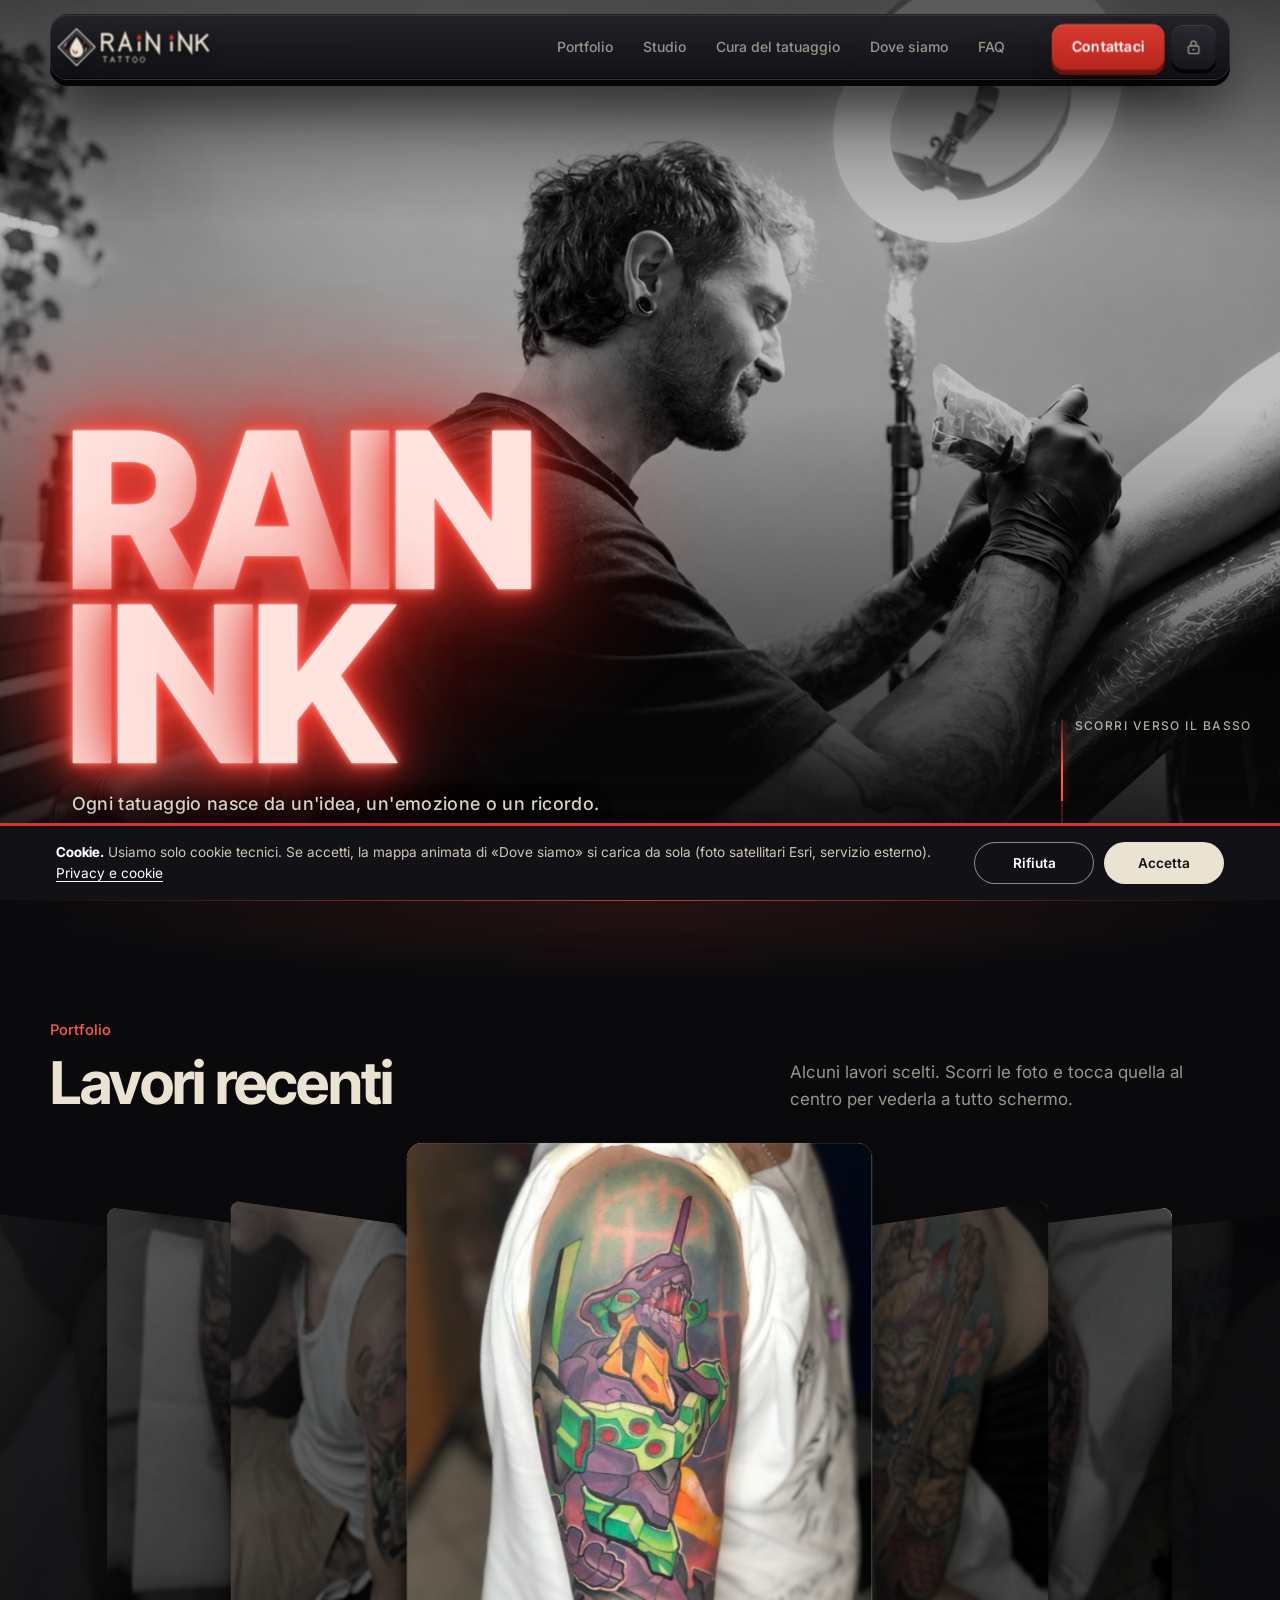
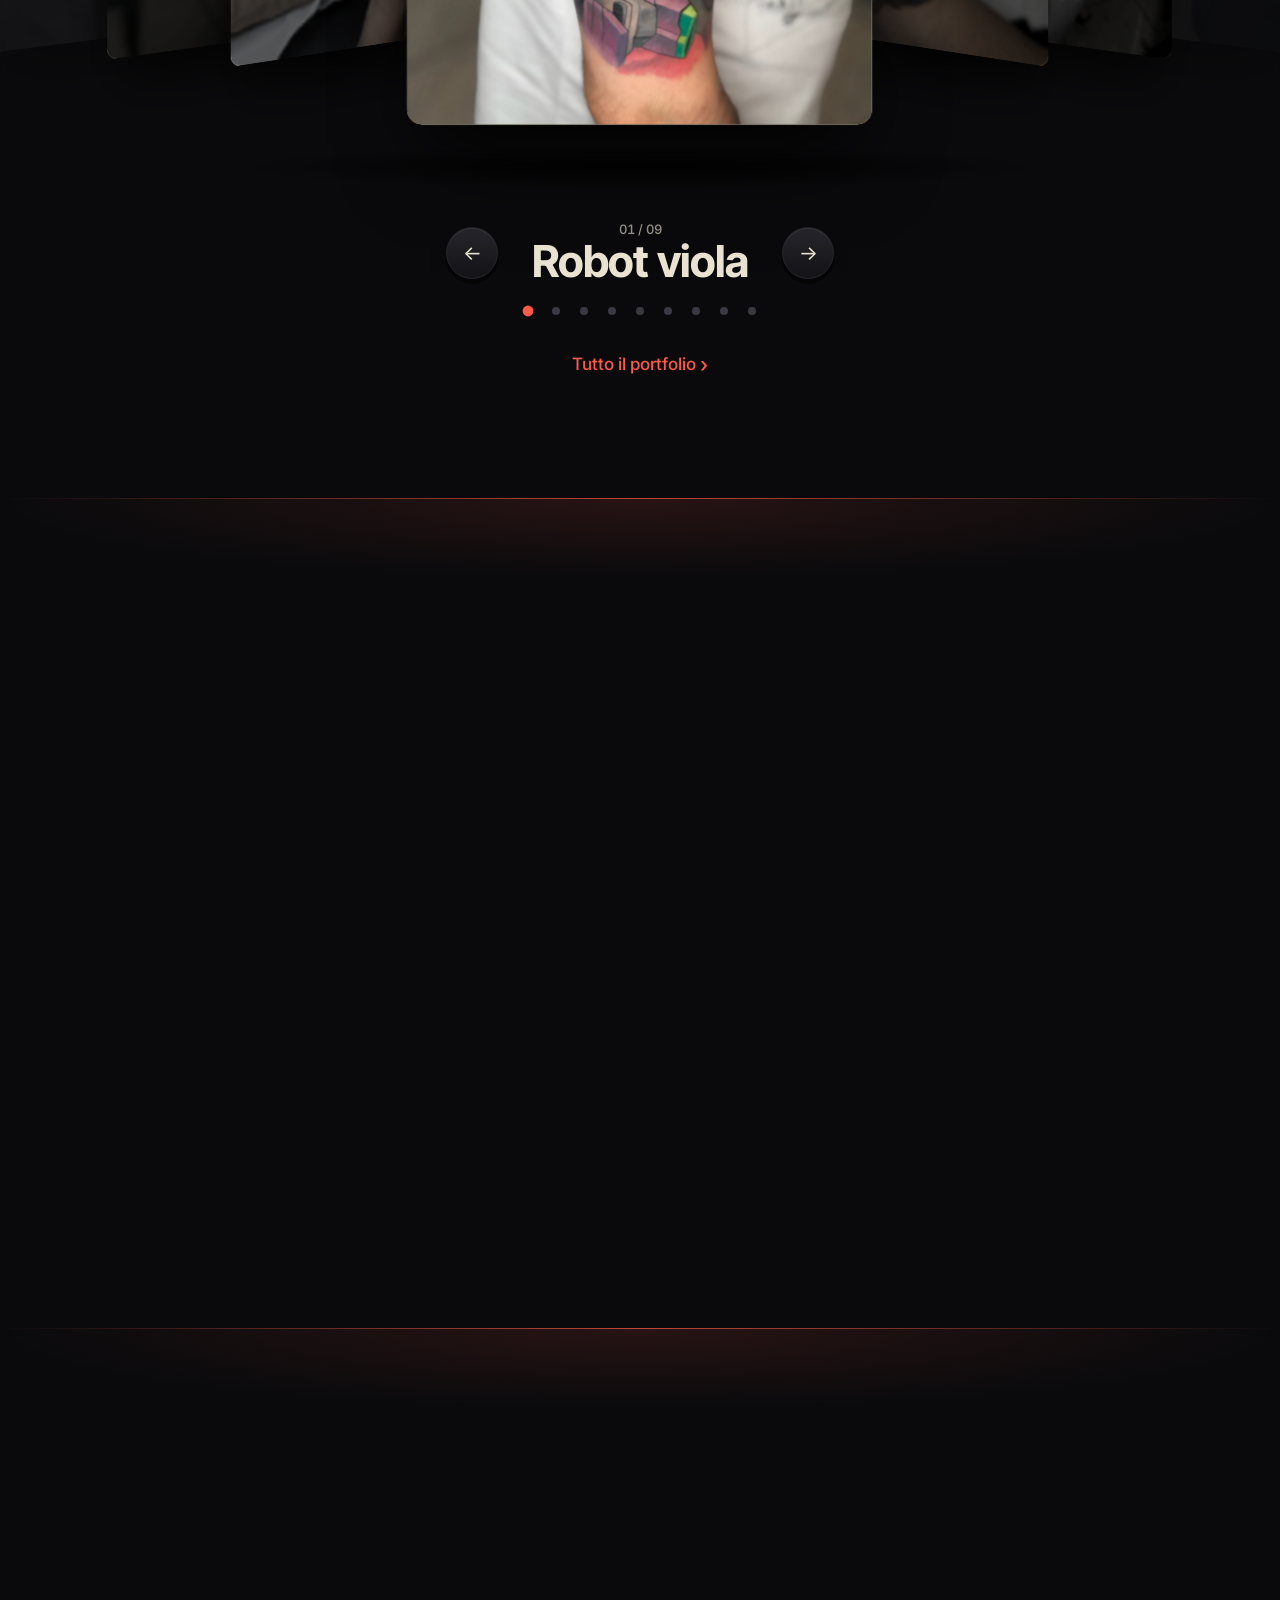
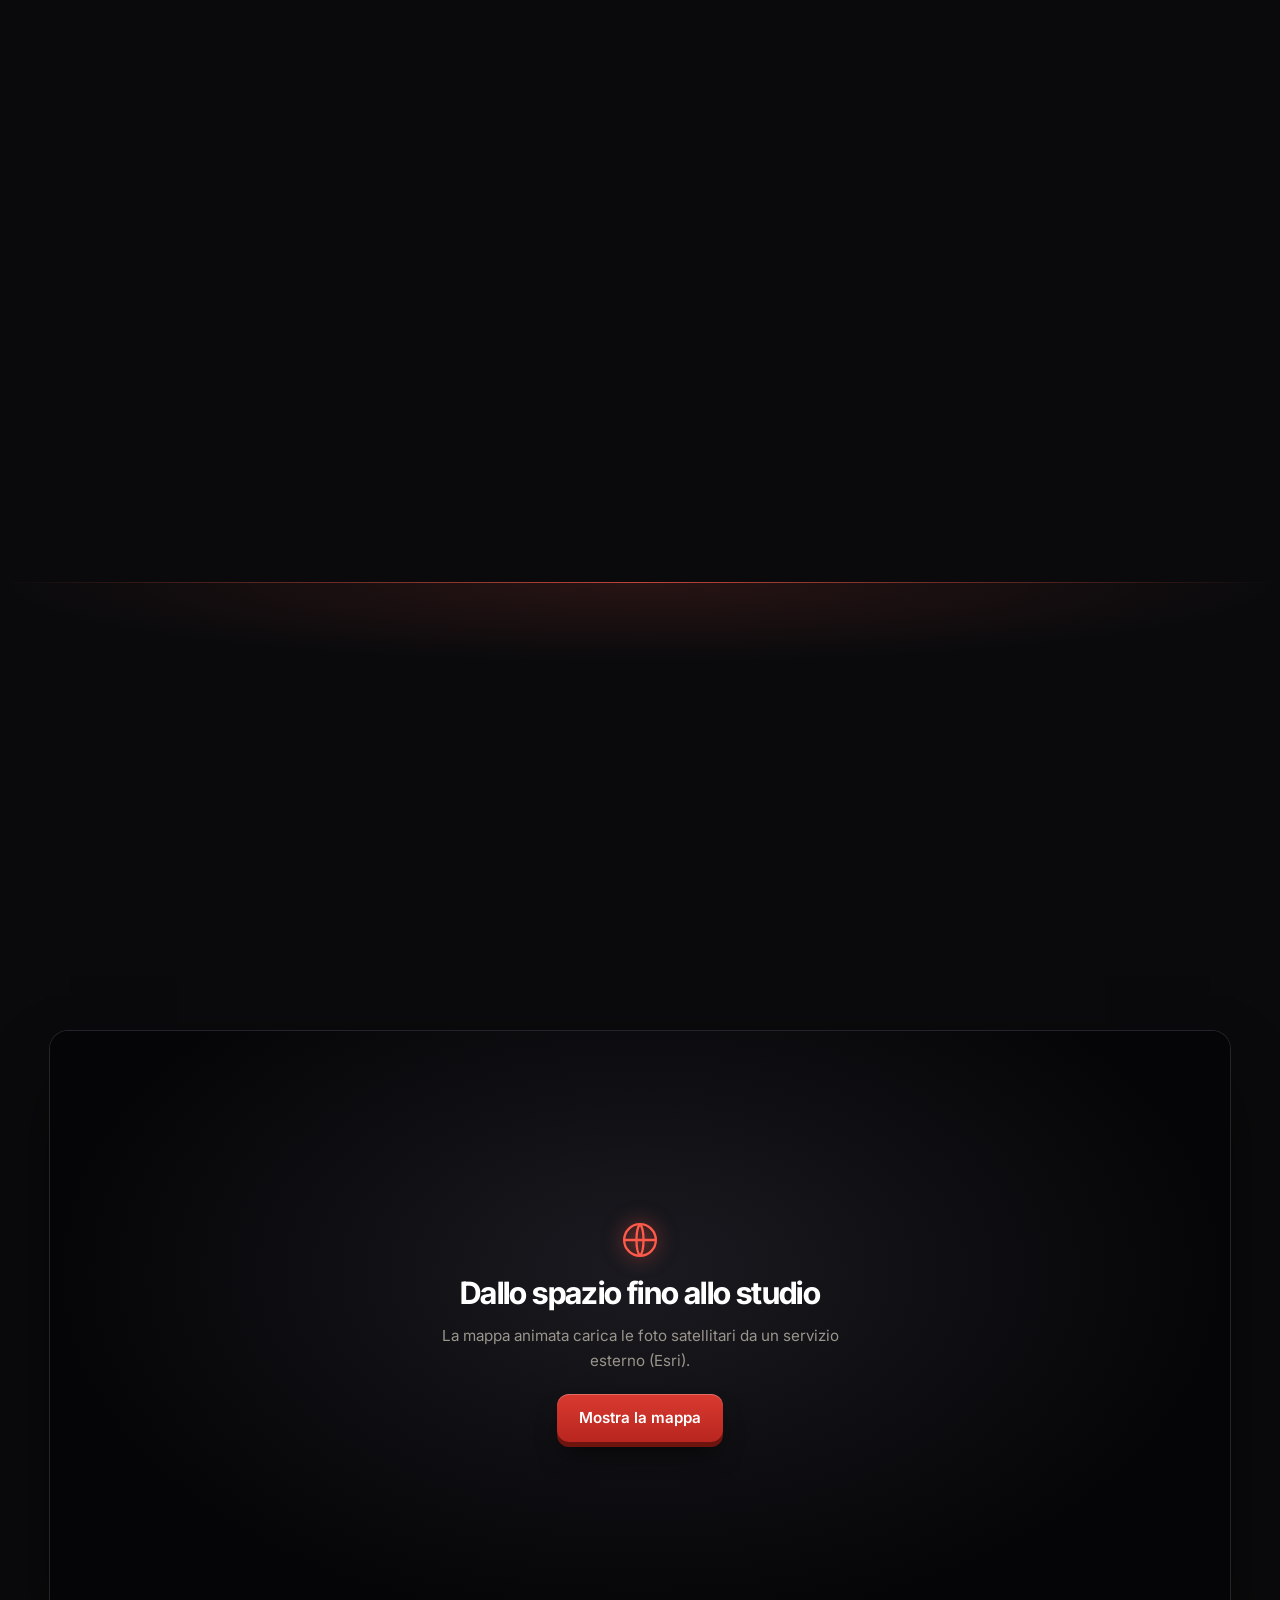
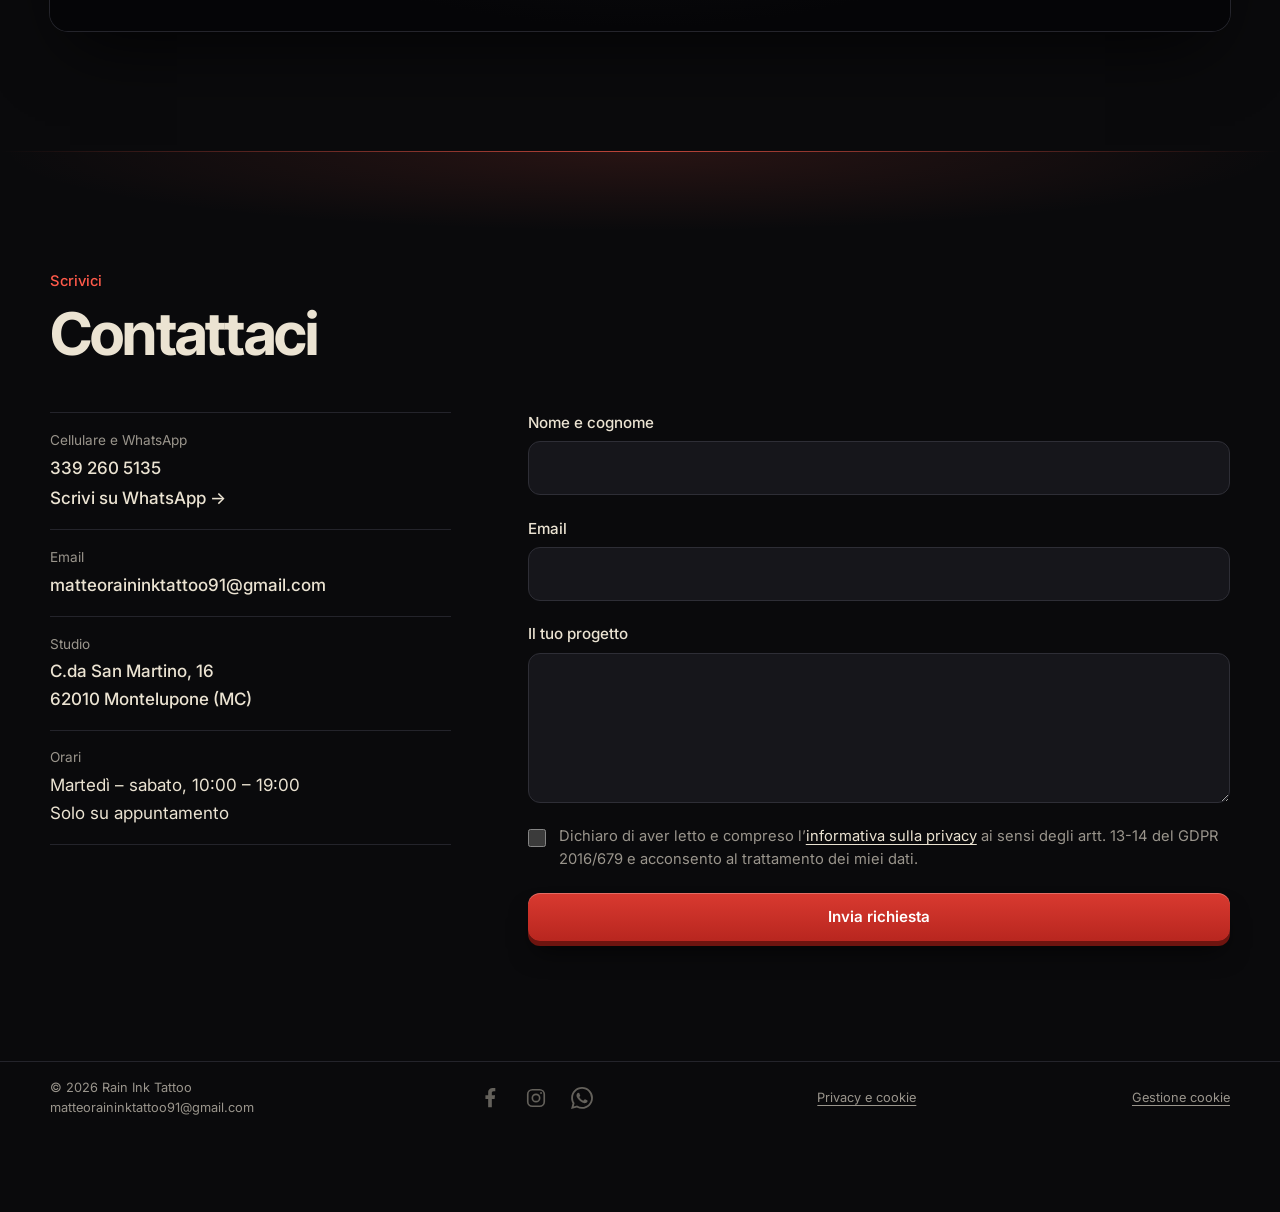
==== commit 6bab66ed: "Mappa di «Dove siamo»: passaggio dalla provincia a Montelupone centrato e fluido (vista sul baricent" ====
--- a/index.html
+++ b/index.html
@@ -200,7 +200,7 @@
     </footer>
     <!-- Foto in prima schermata: Haberdoedas su Unsplash (unsplash.com/photos/r1nNSKVJIAI), licenza Unsplash, scontornata. Da sostituire con una foto di Matteo. -->
     <script src="js/home.js?v=13"></script>
-    <script src="js/mappa.js?v=8"></script>
+    <script src="js/mappa.js?v=10"></script>
     <script src="js/script.js?v=26"></script>
     <script src="js/cookie.js?v=2"></script>
 </body>
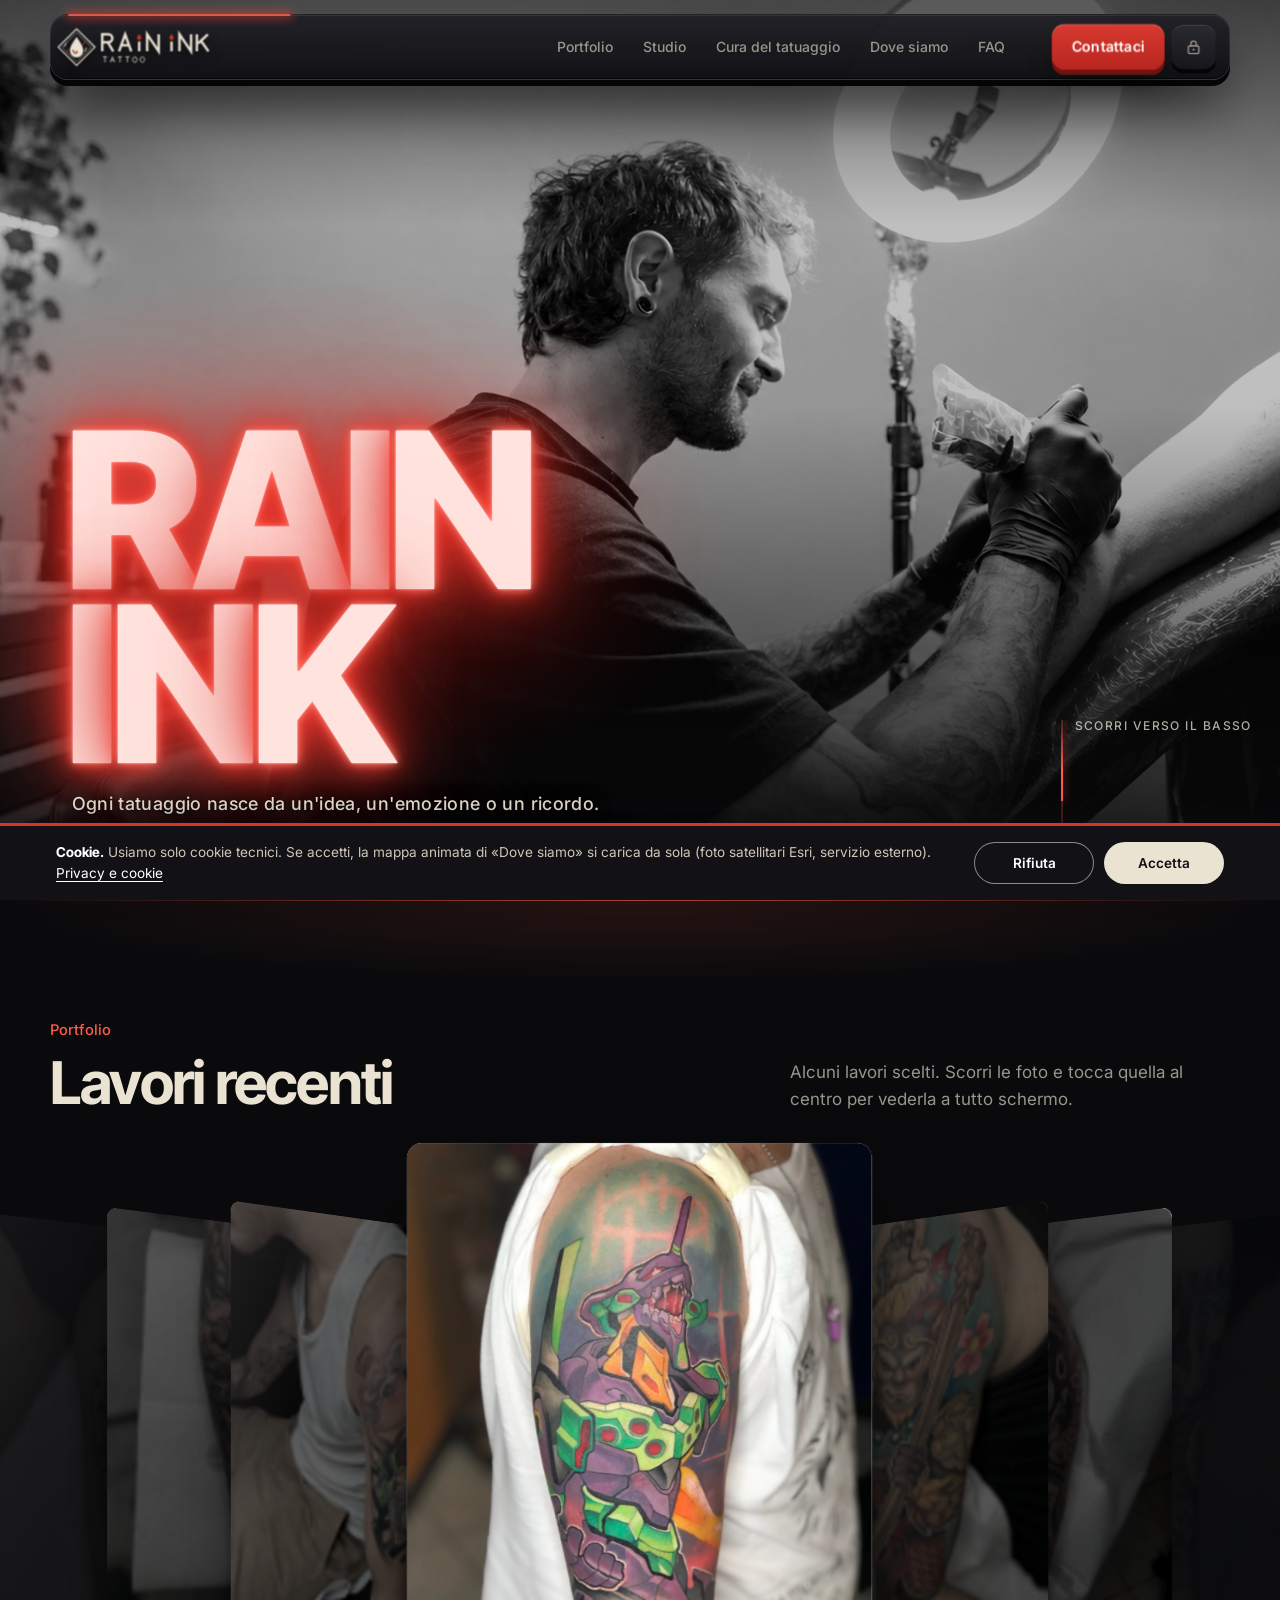
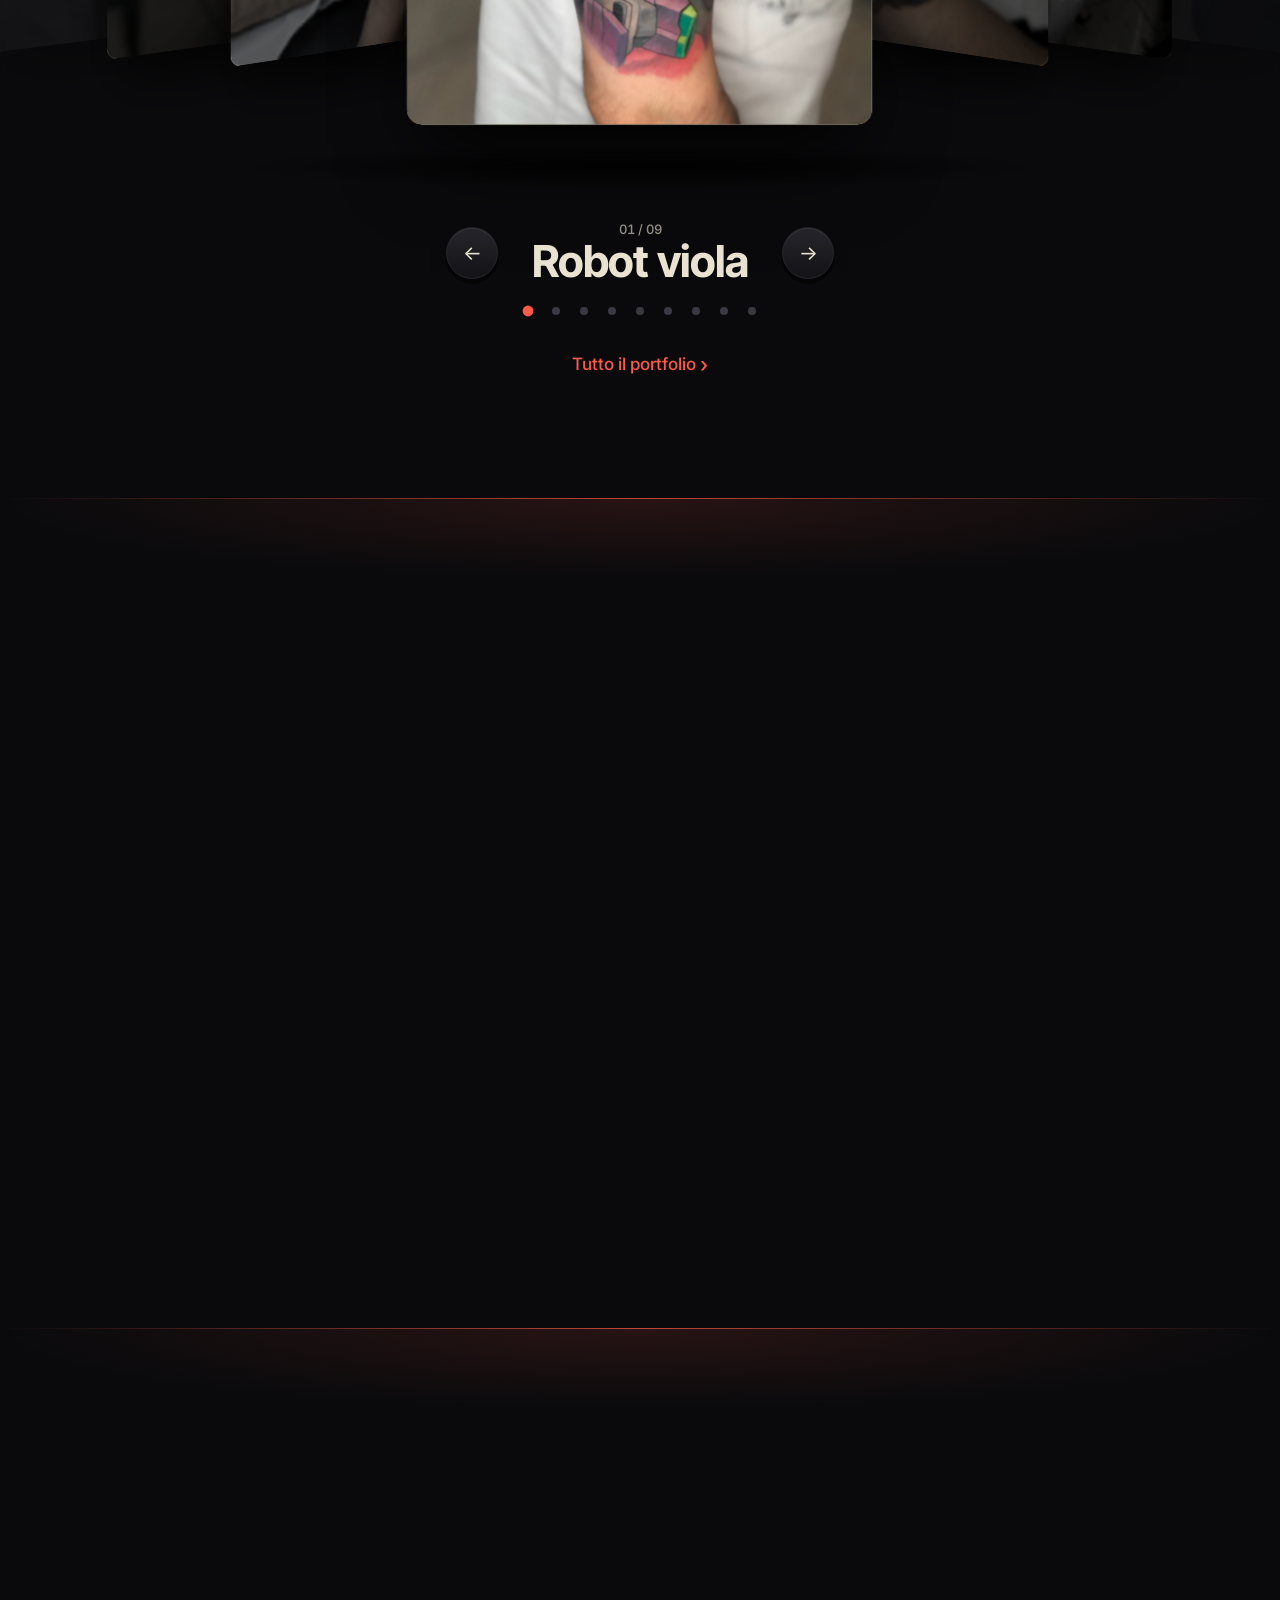
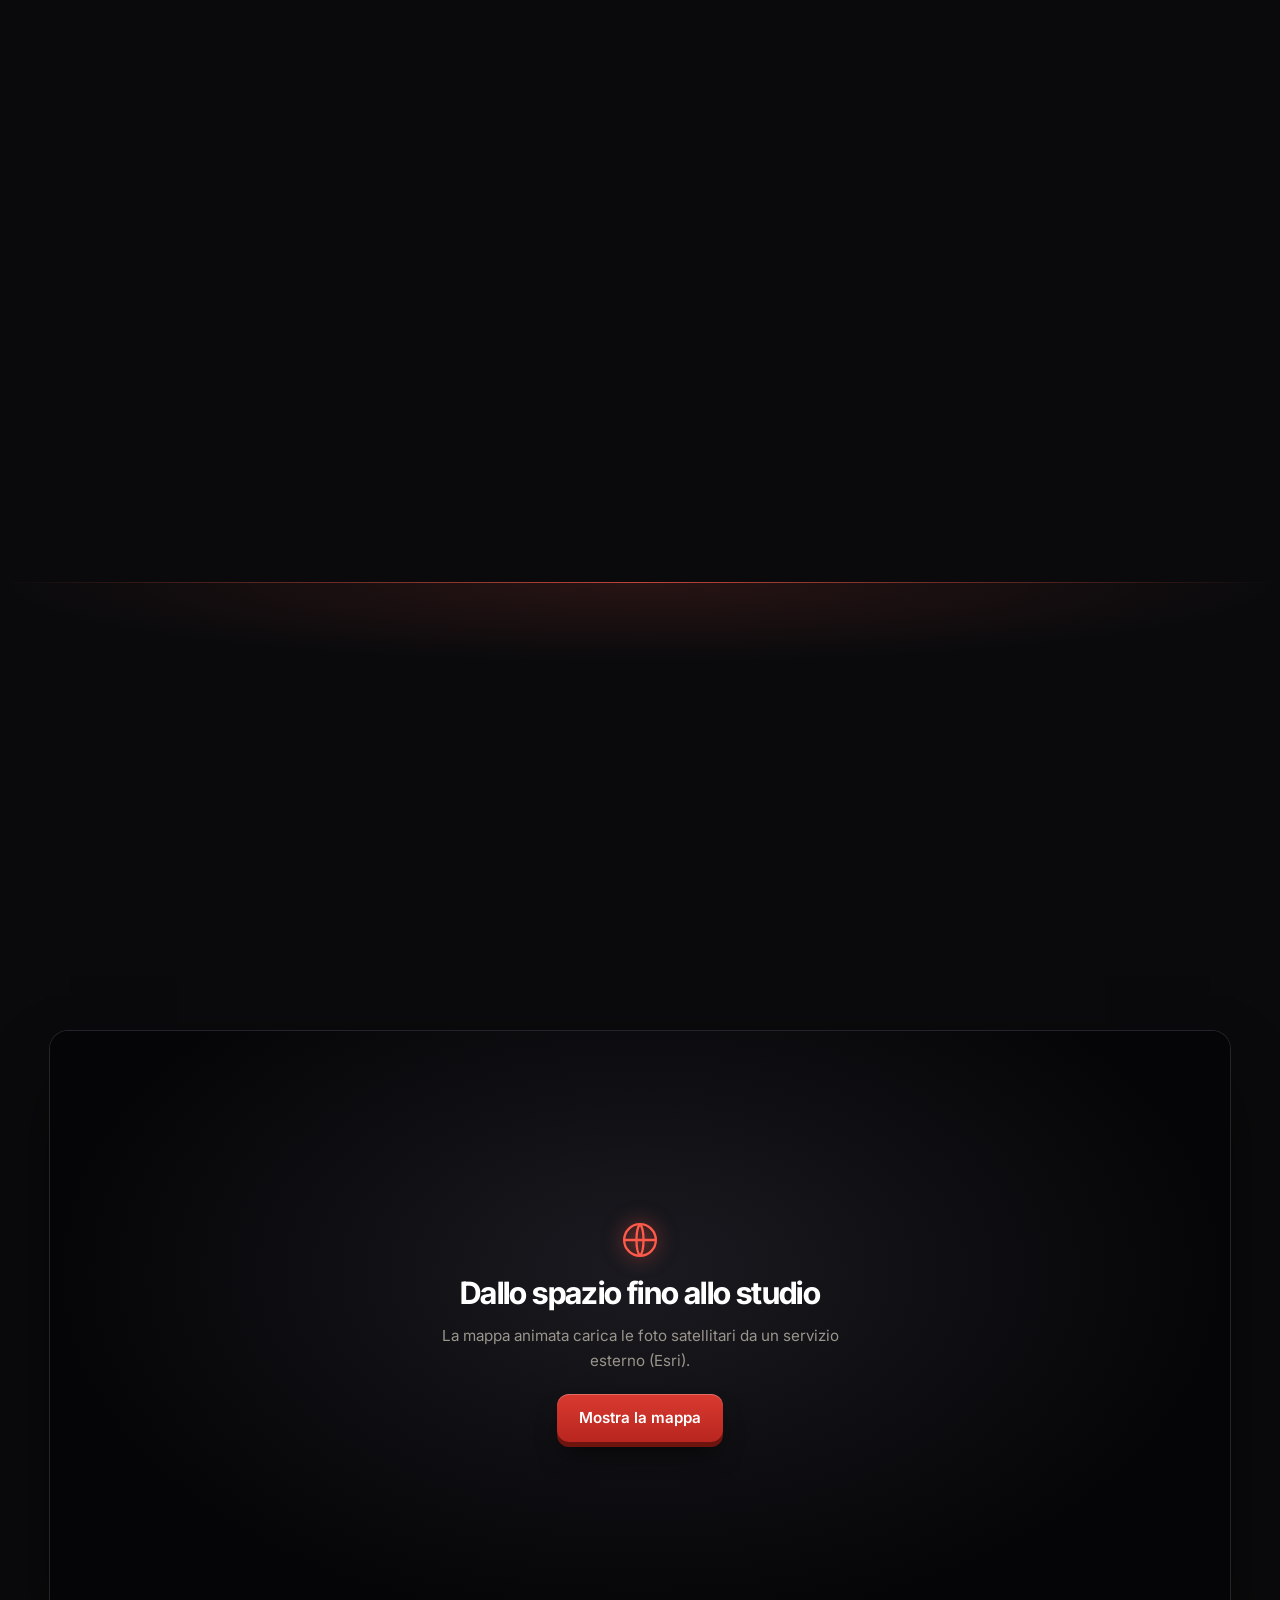
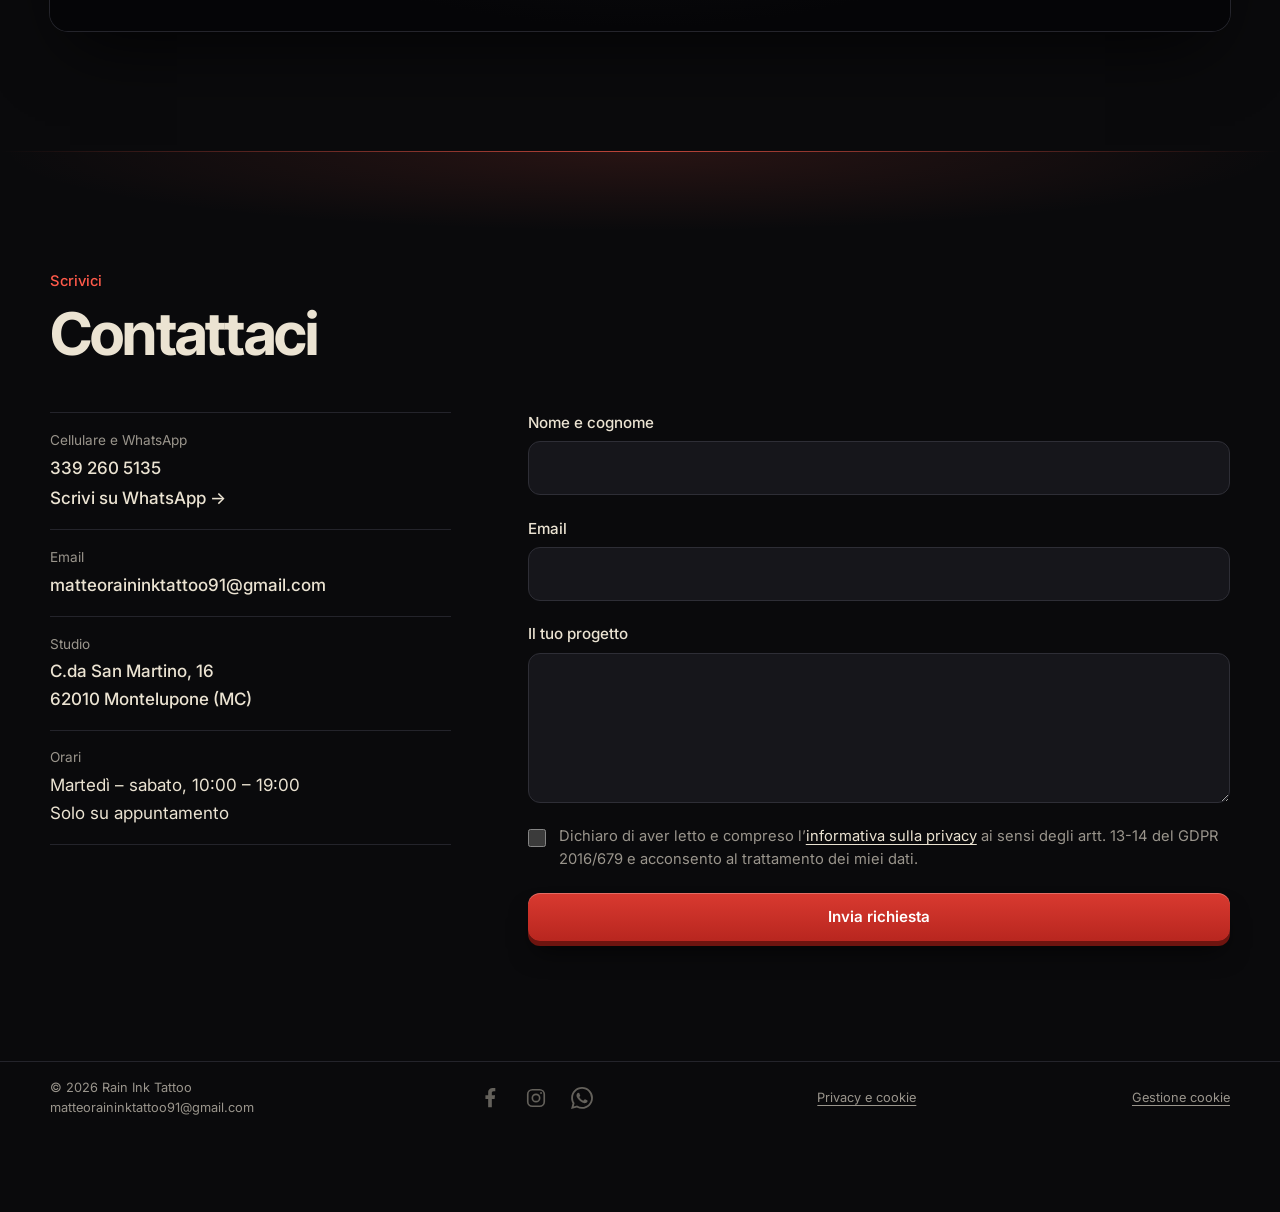
==== commit 2a9c9019: "Navbar non più 3D: voci che si sollevano in rilievo e luce rossa che corre sul contorno (versione 6." ====
--- a/index.html
+++ b/index.html
@@ -17,7 +17,7 @@
     <link rel="preconnect" href="https://fonts.googleapis.com">
     <link rel="preconnect" href="https://fonts.gstatic.com" crossorigin>
     <link href="https://fonts.googleapis.com/css2?family=Inter:wght@400;500;600;700&amp;family=Inter+Tight:wght@600;700;800&amp;display=swap" rel="stylesheet">
-    <link rel="stylesheet" href="css/style.css?v=79">
+    <link rel="stylesheet" href="css/style.css?v=80">
     <link rel="icon" type="image/svg+xml" href="images/comune/favicon.svg">
     <link rel="preload" as="image" href="images/lavori/hero-studio.jpg">
     <script>document.documentElement.classList.add("js")</script>
@@ -201,7 +201,7 @@
     <!-- Foto in prima schermata: Haberdoedas su Unsplash (unsplash.com/photos/r1nNSKVJIAI), licenza Unsplash, scontornata. Da sostituire con una foto di Matteo. -->
     <script src="js/home.js?v=13"></script>
     <script src="js/mappa.js?v=10"></script>
-    <script src="js/script.js?v=26"></script>
+    <script src="js/script.js?v=27"></script>
     <script src="js/cookie.js?v=2"></script>
 </body>
 
--- a/css/style.css
+++ b/css/style.css
@@ -95,8 +95,8 @@
 }
 
 /* ======================================================
-   NAVBAR 3D: lastra sospesa che si inclina seguendo il mouse,
-   voci che si sollevano, pulsante «Prenota» in rilievo.
+   NAVBAR: lastra sospesa ferma (niente inclinazione col mouse), luce rossa che corre
+   lungo il contorno avanti e indietro, voci e lucchetto che si sollevano e ingrandiscono al passaggio.
    Sotto i 1020 px: panino e pannello che scende.
    ====================================================== */
 .nav3d { position: fixed; top: 14px; left: 0; right: 0; z-index: 50; perspective: 1200px; pointer-events: none; }
@@ -106,24 +106,27 @@
   background: linear-gradient(180deg, rgba(32, 32, 38, .96), rgba(14, 14, 18, .96));
   border: 1px solid rgba(255, 255, 255, .07);
   box-shadow: 0 1px 0 rgba(255, 255, 255, .08) inset, 0 -1px 0 rgba(0, 0, 0, .6) inset, 0 6px 0 #050506, 0 30px 60px -10px rgba(0, 0, 0, .8);
-  transform-style: preserve-3d; transform: rotateX(var(--rx, 0deg)) rotateY(var(--ry, 0deg));
-  transition: transform .5s var(--ease), padding .25s var(--ease);
+  transform-style: preserve-3d;
+  transition: padding .25s var(--ease);
 }
 .nav3d.small .slab { padding-block: 6px; }
-.nav3d .slab::after { content: ""; position: absolute; inset: 0; border-radius: inherit; pointer-events: none;
-  background: radial-gradient(260px circle at var(--mx, 50%) var(--my, 50%), rgba(255, 90, 74, .16), transparent 60%); opacity: var(--glow, 0); transition: opacity .3s; }
+.nav-giro { position: absolute; inset: 0; width: 100%; height: 100%; overflow: visible; pointer-events: none; }
+.nav-giro rect { fill: none; stroke-linecap: round; stroke-dasharray: 90 910; animation: nav-giro 9s ease-in-out infinite alternate; }
+.nav-giro .luce { stroke: #ff6a5a; stroke-width: 1.6; }
+.nav-giro .alone { stroke: rgba(255, 60, 45, .55); stroke-width: 7; filter: blur(5px); }
+@keyframes nav-giro { from { stroke-dashoffset: 0; } to { stroke-dashoffset: -1000; } }
 .nav3d .logo { display: flex; align-items: center; flex: none; transform: translateZ(30px); }
 .nav3d .logo img { height: 38px; width: auto; filter: drop-shadow(0 4px 6px rgba(0, 0, 0, .6)); }
 .links { display: flex; gap: 4px; list-style: none; margin-left: auto; transform-style: preserve-3d; }
 .links a { position: relative; display: block; padding: 10px 13px; font-size: 14px; font-weight: 500; color: var(--mute); white-space: nowrap;
   border-radius: 11px; transform-style: preserve-3d; transform: translateZ(10px);
-  transition: transform 200ms var(--ease), color 200ms ease, background-color 200ms ease, box-shadow 200ms var(--ease); }
+  transition: transform 220ms var(--ease), color 200ms ease, background-color 200ms ease, box-shadow 220ms var(--ease); }
 .links a[aria-current], .links a:focus-visible { color: var(--txt); background: linear-gradient(180deg, #2a2a31, #18181d);
   transform: translateZ(24px) translateY(-2px); box-shadow: 0 1px 0 rgba(255, 255, 255, .1) inset, 0 4px 0 #050506, 0 14px 24px -6px rgba(0, 0, 0, .9); }
 .links a[aria-current]::before { content: ""; position: absolute; left: 13px; right: 13px; bottom: 5px; height: 2px; border-radius: 2px; background: var(--red2); }
 @media (hover: hover) and (pointer: fine) {
-  .links a:hover { color: var(--txt); background: linear-gradient(180deg, #2a2a31, #18181d);
-    transform: translateZ(24px) translateY(-2px); box-shadow: 0 1px 0 rgba(255, 255, 255, .1) inset, 0 4px 0 #050506, 0 14px 24px -6px rgba(0, 0, 0, .9); }
+  .links a:hover { color: var(--txt); background: linear-gradient(180deg, #303038, #1a1a20);
+    transform: translateZ(24px) translateY(-4px) scale(1.1); box-shadow: 0 1px 0 rgba(255, 255, 255, .14) inset, 0 6px 0 #050506, 0 18px 28px -6px rgba(0, 0, 0, .95); }
 }
 .nav-cta { flex: none; min-height: 44px; padding: .7rem 1.2rem; font-size: 14px; transform: translateZ(40px); }
 @media (hover: hover) and (pointer: fine) { .nav-cta:hover { transform: translateZ(40px) translateY(-2px); } }
@@ -652,9 +655,10 @@
    con la prospettiva della navbar un rilievo alto lo spingeva fuori dal bordo destro */
 .nav-lock { flex: none; display: grid; place-items: center; width: 44px; height: 44px; border-radius: 12px; color: var(--mute);
   background: linear-gradient(180deg, #2a2a31, #17171c); box-shadow: 0 1px 0 rgba(255, 255, 255, .1) inset, 0 4px 0 #050506;
-  transform: translateZ(10px); transition: transform 160ms var(--ease), color 200ms ease; }
+  transform: translateZ(10px); transition: transform 220ms var(--ease), color 200ms ease, box-shadow 220ms var(--ease); }
 .nav-lock:active { transform: translateZ(10px) translateY(3px); }
-@media (hover: hover) and (pointer: fine) { .nav-lock:hover { color: var(--txt); transform: translateZ(10px) translateY(-2px); } }
+@media (hover: hover) and (pointer: fine) { .nav-lock:hover { color: var(--txt); transform: translateZ(10px) translateY(-4px) scale(1.12);
+  box-shadow: 0 1px 0 rgba(255, 255, 255, .14) inset, 0 6px 0 #050506, 0 18px 28px -6px rgba(0, 0, 0, .95); } }
 @media (max-width: 1020px) { .nav-lock { width: 46px; height: 46px; } }
 @media (max-width: 1020px) { .burger ~ .nav-lock { margin-left: -8px; } }
 
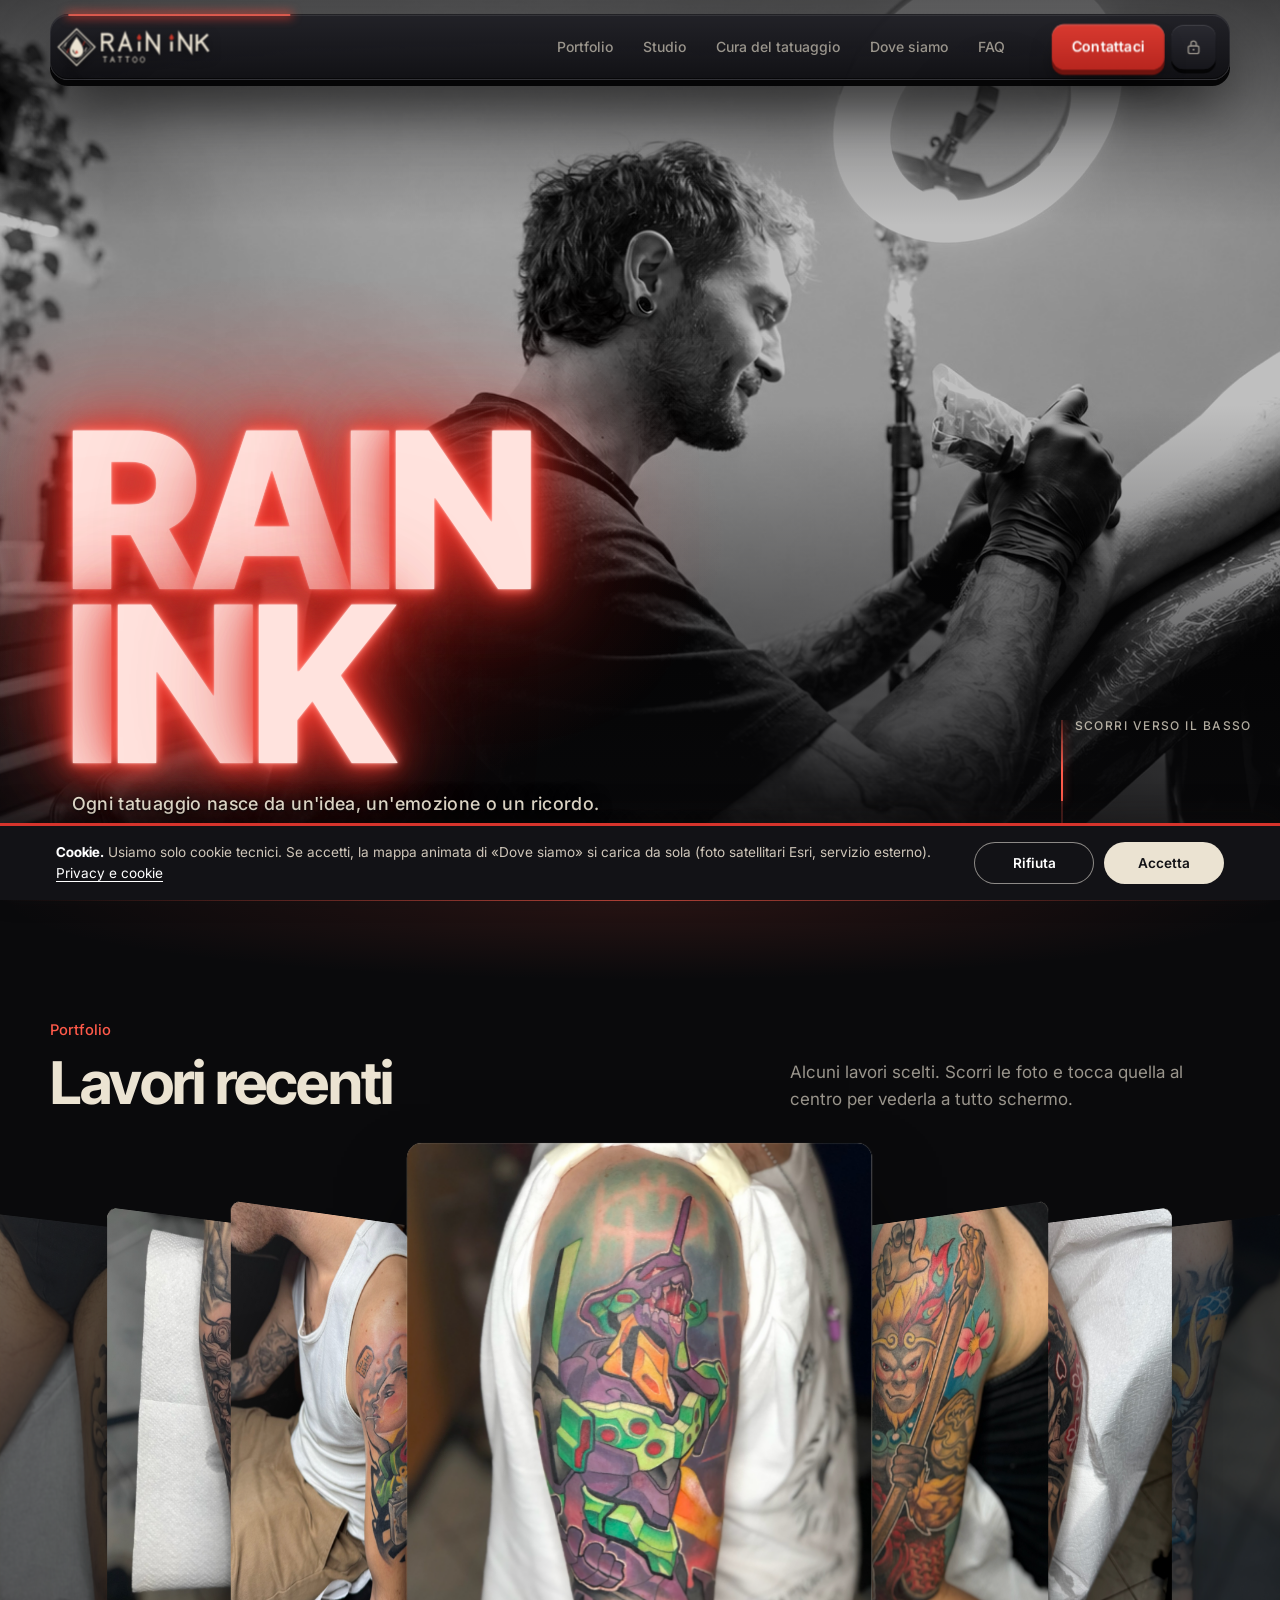
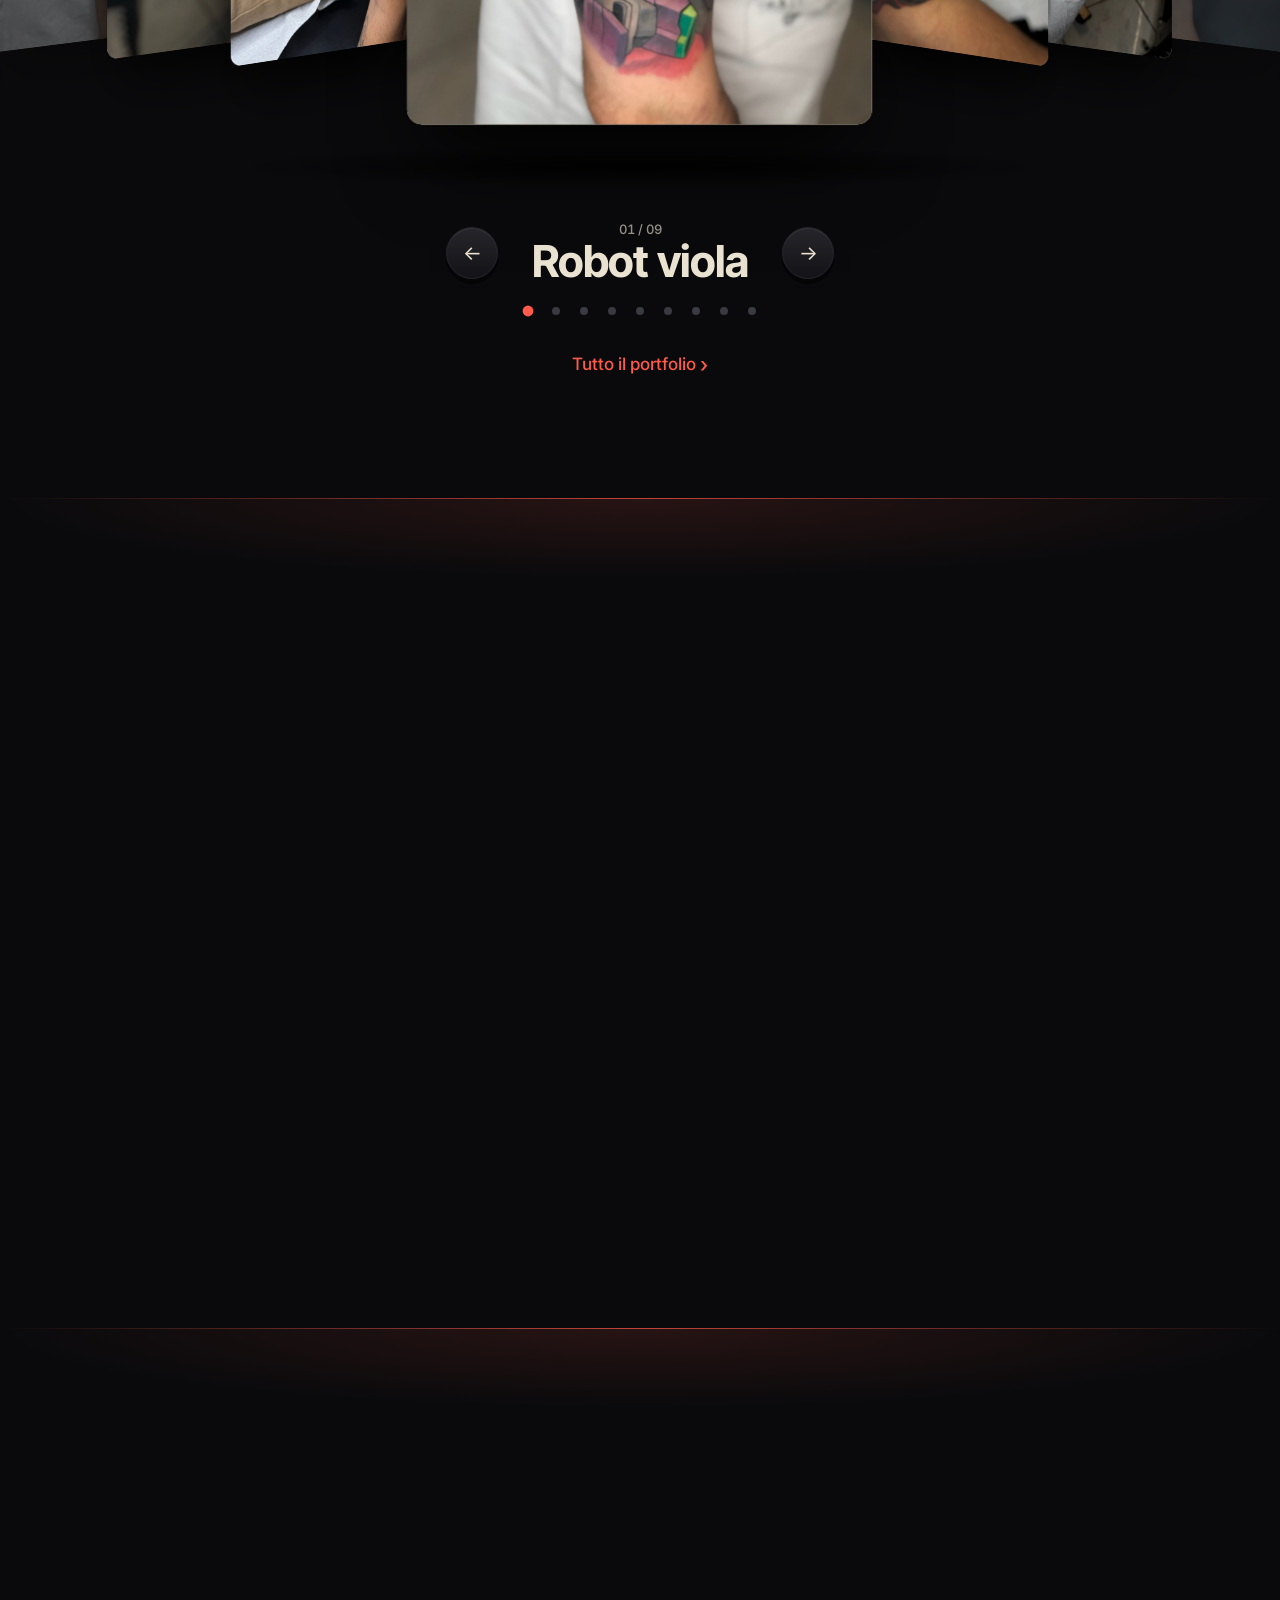
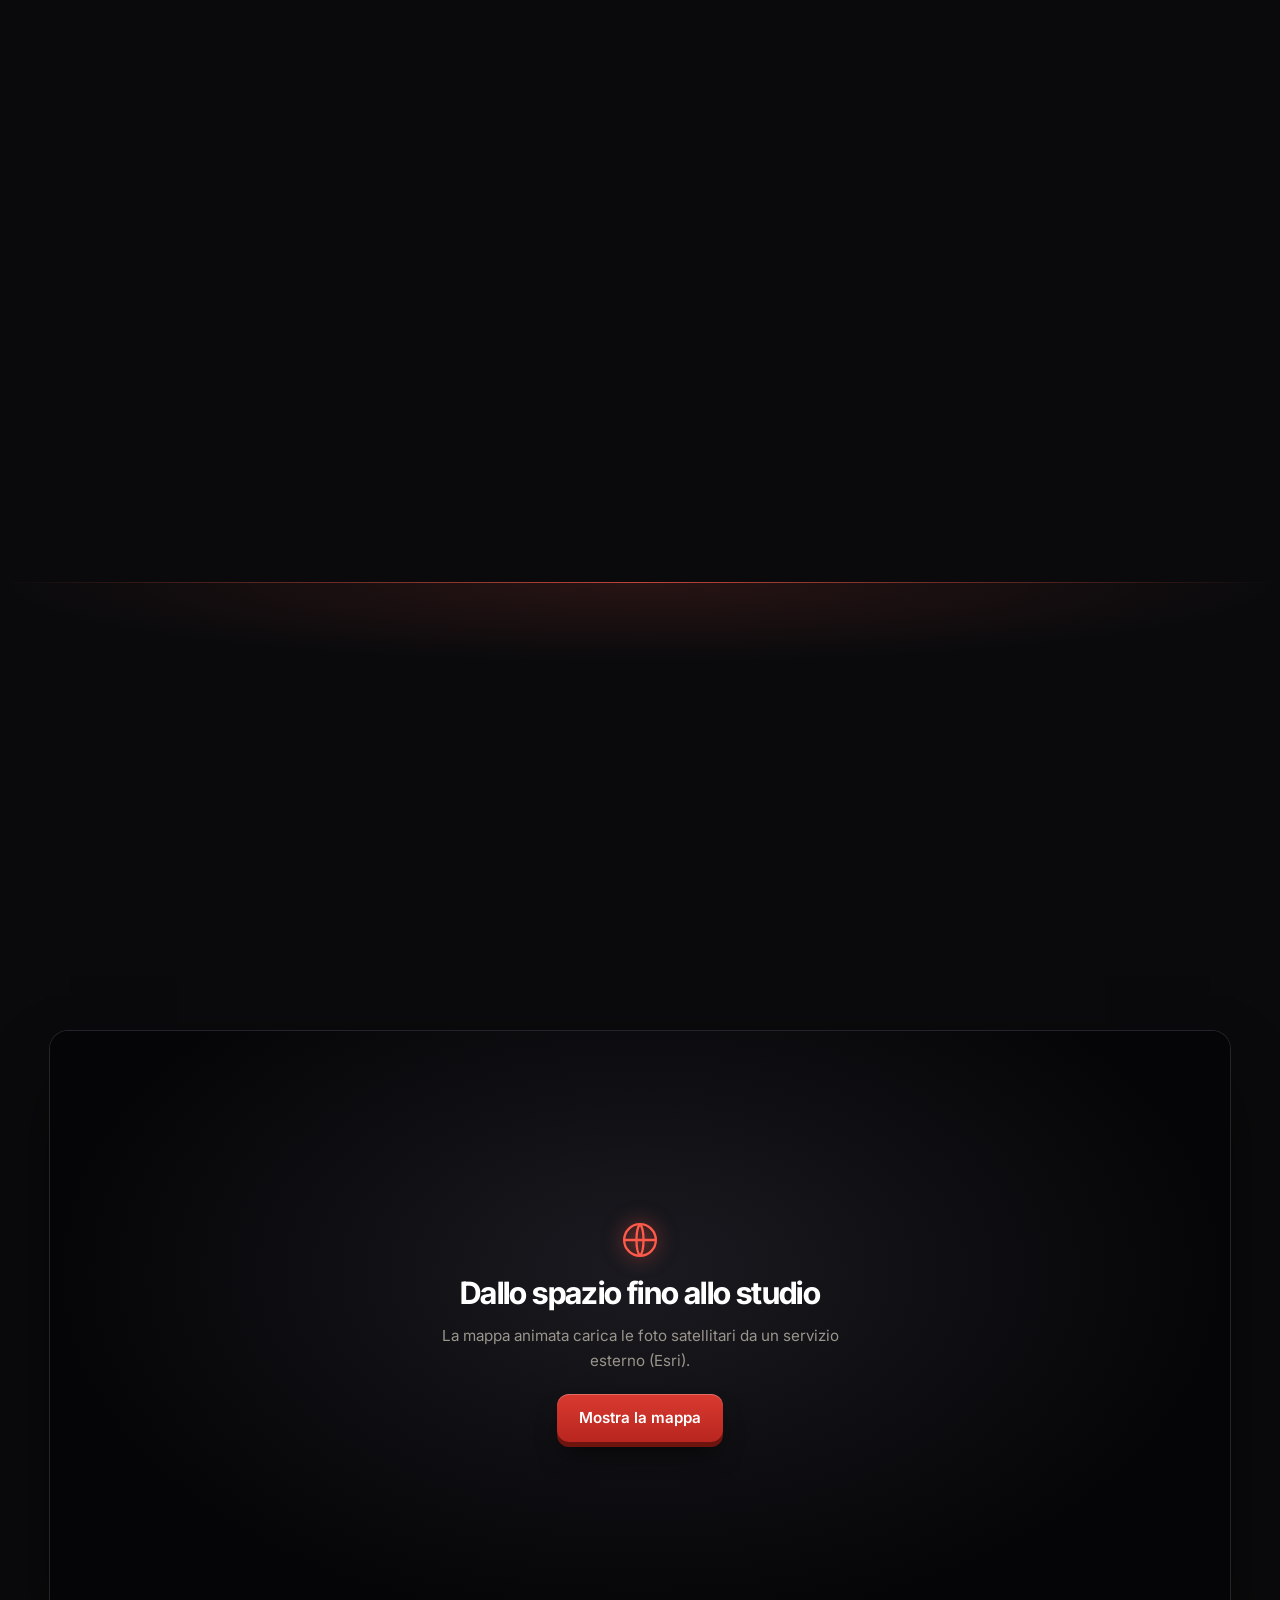
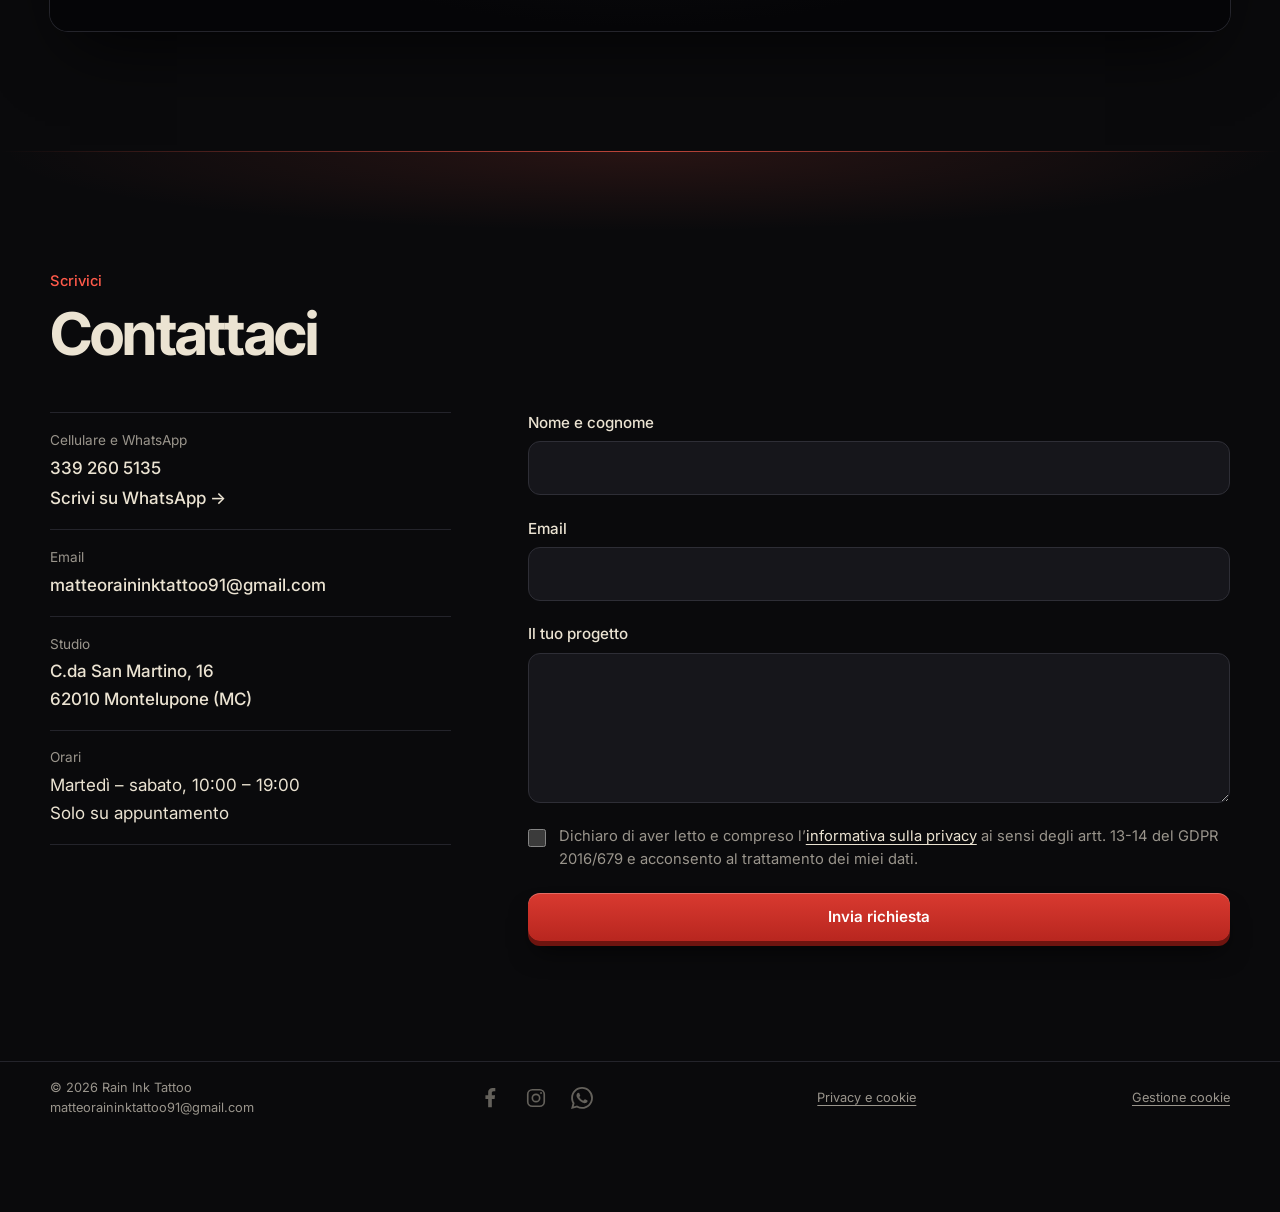
==== commit 66486fef: "Home: frase sotto RAIN INK lontana da «Scorri verso il basso» e foto di Matteo meno zoomata su table" ====
--- a/index.html
+++ b/index.html
@@ -17,7 +17,7 @@
     <link rel="preconnect" href="https://fonts.googleapis.com">
     <link rel="preconnect" href="https://fonts.gstatic.com" crossorigin>
     <link href="https://fonts.googleapis.com/css2?family=Inter:wght@400;500;600;700&amp;family=Inter+Tight:wght@600;700;800&amp;display=swap" rel="stylesheet">
-    <link rel="stylesheet" href="css/style.css?v=80">
+    <link rel="stylesheet" href="css/style.css?v=83">
     <link rel="icon" type="image/svg+xml" href="images/comune/favicon.svg">
     <link rel="preload" as="image" href="images/lavori/hero-studio.jpg">
     <script>document.documentElement.classList.add("js")</script>
@@ -188,7 +188,7 @@
     </main>
 
     <div class="lb3d" id="lb" role="dialog" aria-modal="true" aria-label="Lavoro a tutto schermo" hidden>
-        <figure><img src="data:," alt=""><figcaption><span></span><p class="lb-desc"></p><small></small></figcaption></figure>
+        <figure><img src="data:," alt=""><span class="lb-vetro" aria-hidden="true"></span><figcaption><span></span><p class="lb-desc"></p><small></small><button class="lb-lente" type="button" role="switch" aria-checked="false"><i aria-hidden="true"></i>Lente</button></figcaption><p class="lb-aiuto"></p></figure>
         <button class="arrow lprev" type="button" aria-label="Lavoro precedente">&#8592;</button>
         <button class="arrow lnext" type="button" aria-label="Lavoro successivo">&#8594;</button>
         <button class="arrow lclose" type="button" aria-label="Chiudi">&#10005;</button>
@@ -199,9 +199,9 @@
         </div>
     </footer>
     <!-- Foto in prima schermata: Haberdoedas su Unsplash (unsplash.com/photos/r1nNSKVJIAI), licenza Unsplash, scontornata. Da sostituire con una foto di Matteo. -->
-    <script src="js/home.js?v=13"></script>
+    <script src="js/home.js?v=15"></script>
     <script src="js/mappa.js?v=10"></script>
-    <script src="js/script.js?v=27"></script>
+    <script src="js/script.js?v=28"></script>
     <script src="js/cookie.js?v=2"></script>
 </body>
 
--- a/css/style.css
+++ b/css/style.css
@@ -282,29 +282,32 @@
 .lb figcaption small { display: block; font-weight: 400; color: var(--mute); }
 
 /* frecce tonde in rilievo (portfolio, ruota della home) */
-.arrow, .lb button { width: 52px; height: 52px; border-radius: 50%; border: 1px solid var(--line); cursor: pointer; color: var(--txt); font-size: 20px; line-height: 1;
+.arrow, .lb button, .lb3d .lb-lente { width: 52px; height: 52px; border-radius: 50%; border: 1px solid var(--line); cursor: pointer; color: var(--txt); font-size: 20px; line-height: 1;
   background: linear-gradient(180deg, #26262c, #141418); box-shadow: 0 1px 0 rgba(255, 255, 255, .08) inset, 0 5px 0 #050506;
   transition: transform 140ms var(--ease), box-shadow 140ms var(--ease); }
-.arrow:active, .lb button:active { transform: translateY(4px); box-shadow: 0 1px 0 rgba(255, 255, 255, .08) inset, 0 1px 0 #050506; }
+.arrow:active, .lb button:active, .lb3d .lb-lente:active { transform: translateY(4px); box-shadow: 0 1px 0 rgba(255, 255, 255, .08) inset, 0 1px 0 #050506; }
 @media (hover: hover) and (pointer: fine) {
-  .arrow:hover, .lb button:hover { transform: translateY(-2px); box-shadow: 0 1px 0 rgba(255, 255, 255, .08) inset, 0 7px 0 #050506; }
+  .arrow:hover, .lb button:hover, .lb3d .lb-lente:hover { transform: translateY(-2px); box-shadow: 0 1px 0 rgba(255, 255, 255, .08) inset, 0 7px 0 #050506; }
 }
 .lb button { position: absolute; }
 .lb .lb-x { top: 1.2rem; right: 1.2rem; }
-/* interruttore «Lente» nella foto a schermo intero (spento di partenza, la scelta resta ricordata) */
-.lb .lb-lente { top: 1.2rem; left: 1.2rem; width: auto; height: 44px; padding: 0 14px 0 7px; border-radius: 999px; display: inline-flex; align-items: center; gap: 10px; font: 600 14px var(--body); }
-.lb .lb-lente[hidden] { display: none; }
+/* interruttore «Lente» nella foto a schermo intero, sotto la didascalia (spento di partenza, la scelta resta ricordata) */
+.lb .lb-lente, .lb3d .lb-lente { position: absolute; top: 1.2rem; left: 1.2rem; width: auto; height: 44px; padding: 0 14px 0 7px; border-radius: 999px; display: inline-flex; align-items: center; gap: 10px; font: 600 14px var(--body); }
+.lb .lb-lente[hidden], .lb3d .lb-lente[hidden] { display: none; }
+/* l'interruttore sta nella didascalia, subito sotto il numero (es. «03 / 09») */
+.lb figcaption .lb-lente, .lb3d figcaption .lb-lente { position: static; margin-top: 1rem; letter-spacing: 0; }
 .lb-lente i { position: relative; width: 44px; height: 26px; border-radius: 999px; background: #3a3a42; transition: background 200ms; }
 .lb-lente i::after { content: ""; position: absolute; left: 3px; top: 3px; width: 20px; height: 20px; border-radius: 50%; background: #fff; transition: transform 200ms var(--ease); }
 .lb-lente[aria-checked="true"] i { background: var(--red); }
 .lb-lente[aria-checked="true"] i::after { transform: translateX(18px); }
 .lb figure { position: relative; }
-.lb.lente-on img { cursor: none; touch-action: none; }
+.lb.lente-on img, .lb3d.lente-on img { cursor: none; touch-action: none; }
 .lb-vetro { position: absolute; z-index: 2; width: 220px; height: 220px; margin: -110px 0 0 -110px; border-radius: 50%; border: 3px solid #fff; pointer-events: none;
   box-shadow: 0 12px 40px rgba(0, 0, 0, .7), 0 0 0 1px rgba(214, 52, 44, .6); background-repeat: no-repeat; opacity: 0; transition: opacity 150ms; }
-.lb.lente-on .lb-vetro.su { opacity: 1; }
+.lb.lente-on .lb-vetro.su, .lb3d.lente-on .lb-vetro.su { opacity: 1; }
 .lb-aiuto { margin-top: .6rem; font: 400 13px var(--body); color: rgba(255, 255, 255, .6); text-align: center; }
 .lb-aiuto:empty { display: none; }
+.lb3d .lb-aiuto { align-self: center; }
 @media (max-width: 700px) { .lb-vetro { width: 160px; height: 160px; margin: -80px 0 0 -80px; } }
 .lb .lb-p { left: 1.4rem; top: 50%; margin-top: -26px; }
 .lb .lb-n { right: 1.4rem; top: 50%; margin-top: -26px; }
@@ -449,6 +452,15 @@
 .hero-scorri:hover, .hero-scorri:focus-visible { color: #ff5a4a; }
 @media (prefers-reduced-motion: reduce) { .hero-scorri::after { animation: none; height: 100%; opacity: .8; } }
 @media (max-width: 700px) { .hero-scorri { display: none; } }
+/* la frase sotto RAIN INK non passa mai sotto «Scorri verso il basso»: a destra resta libera la sua striscia */
+@media (min-width: 701px) { .hero-testo { right: calc(clamp(16px, 2.2vw, 44px) + 230px); } }
+/* schermi stretti e alti (tablet in verticale, telefono): la foto non è più ingrandita a tutta altezza
+   (si vedeva solo la spalla di Matteo); è meno zoomata e inquadra viso, mani e braccio che sta tatuando,
+   poi sfuma nel nero dove stanno la scritta e la frase */
+@media (max-aspect-ratio: 13/10) {
+  .hero-foto { bottom: auto; height: min(100%, max(60%, 100vw / 1.35)); transform: none; object-position: 75% 35%;
+    -webkit-mask-image: linear-gradient(#000 72%, transparent); mask-image: linear-gradient(#000 72%, transparent); }
+}
 
 /* HOME: coverflow dei lavori (le foto le scrive scripts/genera_lavori.py; il movimento è in js/home.js) */
 #lavori { overflow-x: clip; }  /* la ruota 3D esce ai lati: su iPhone allargava la pagina (spazio nero a destra) */
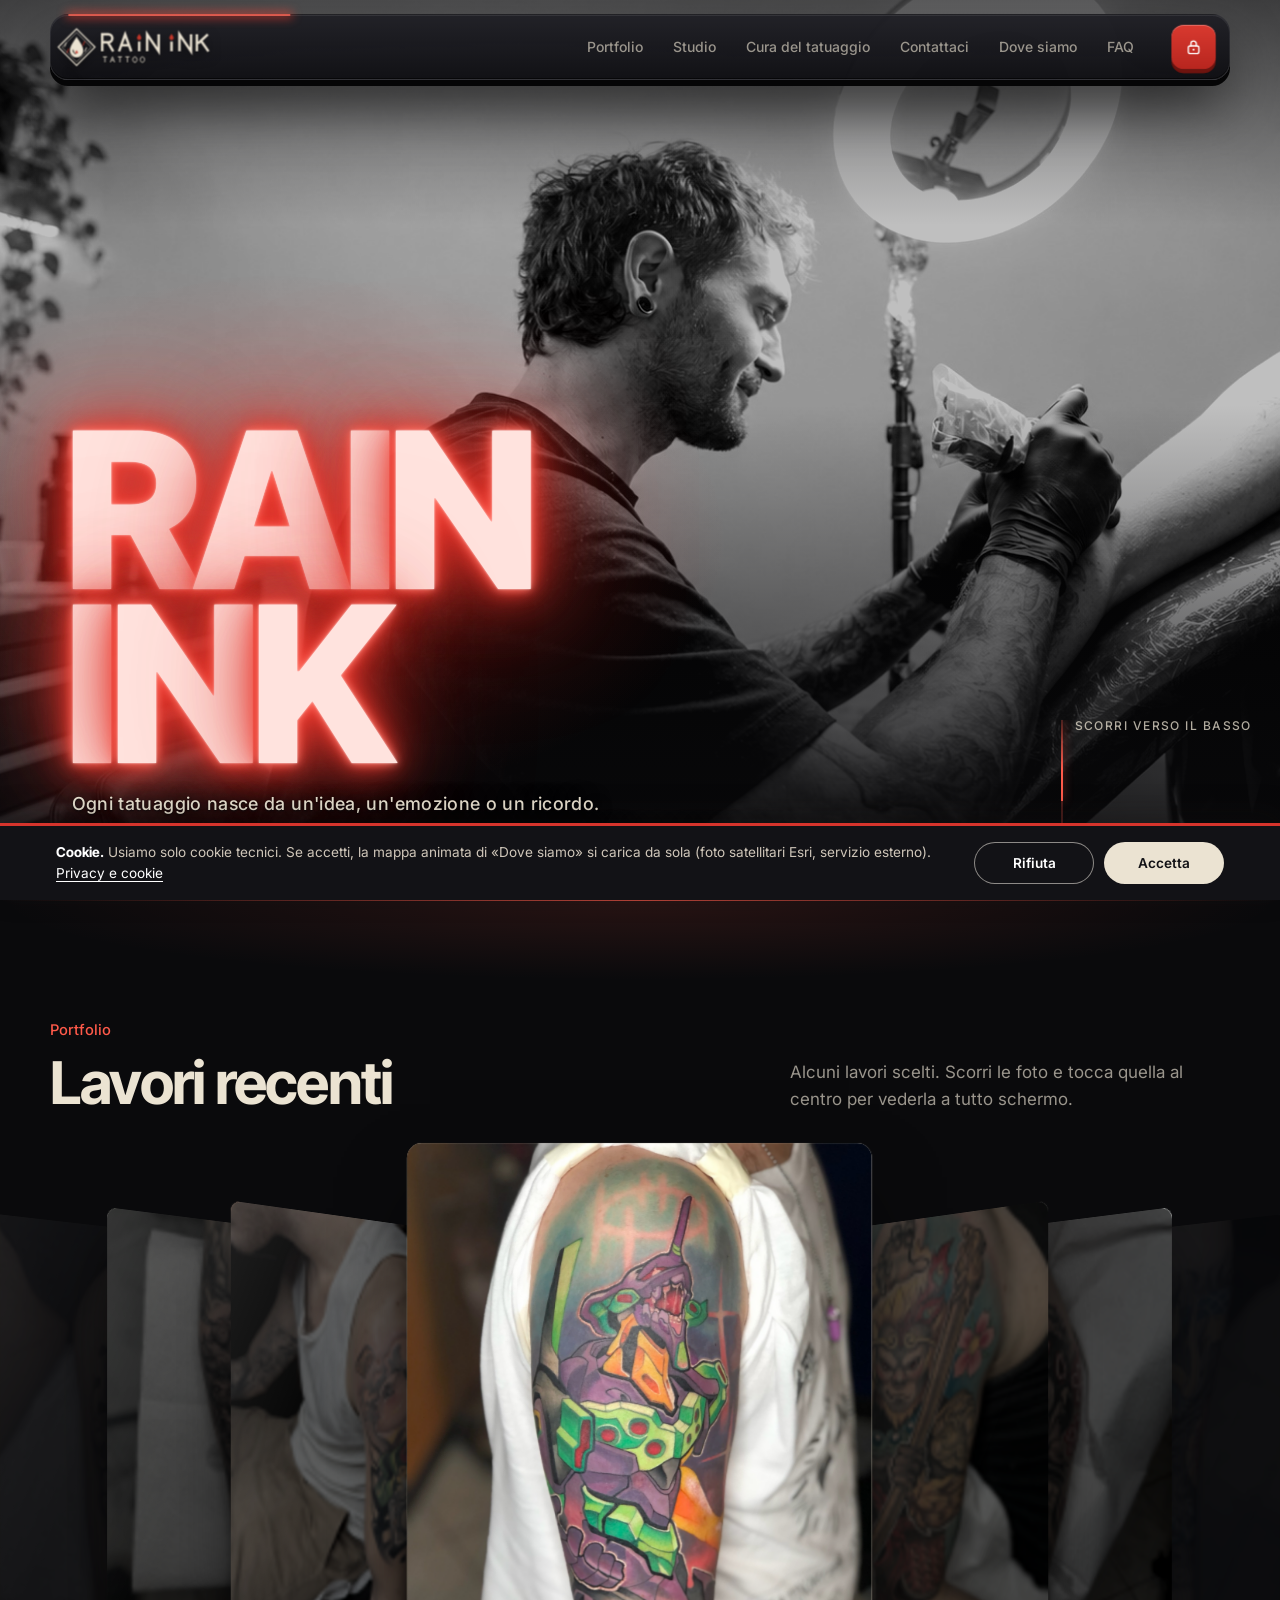
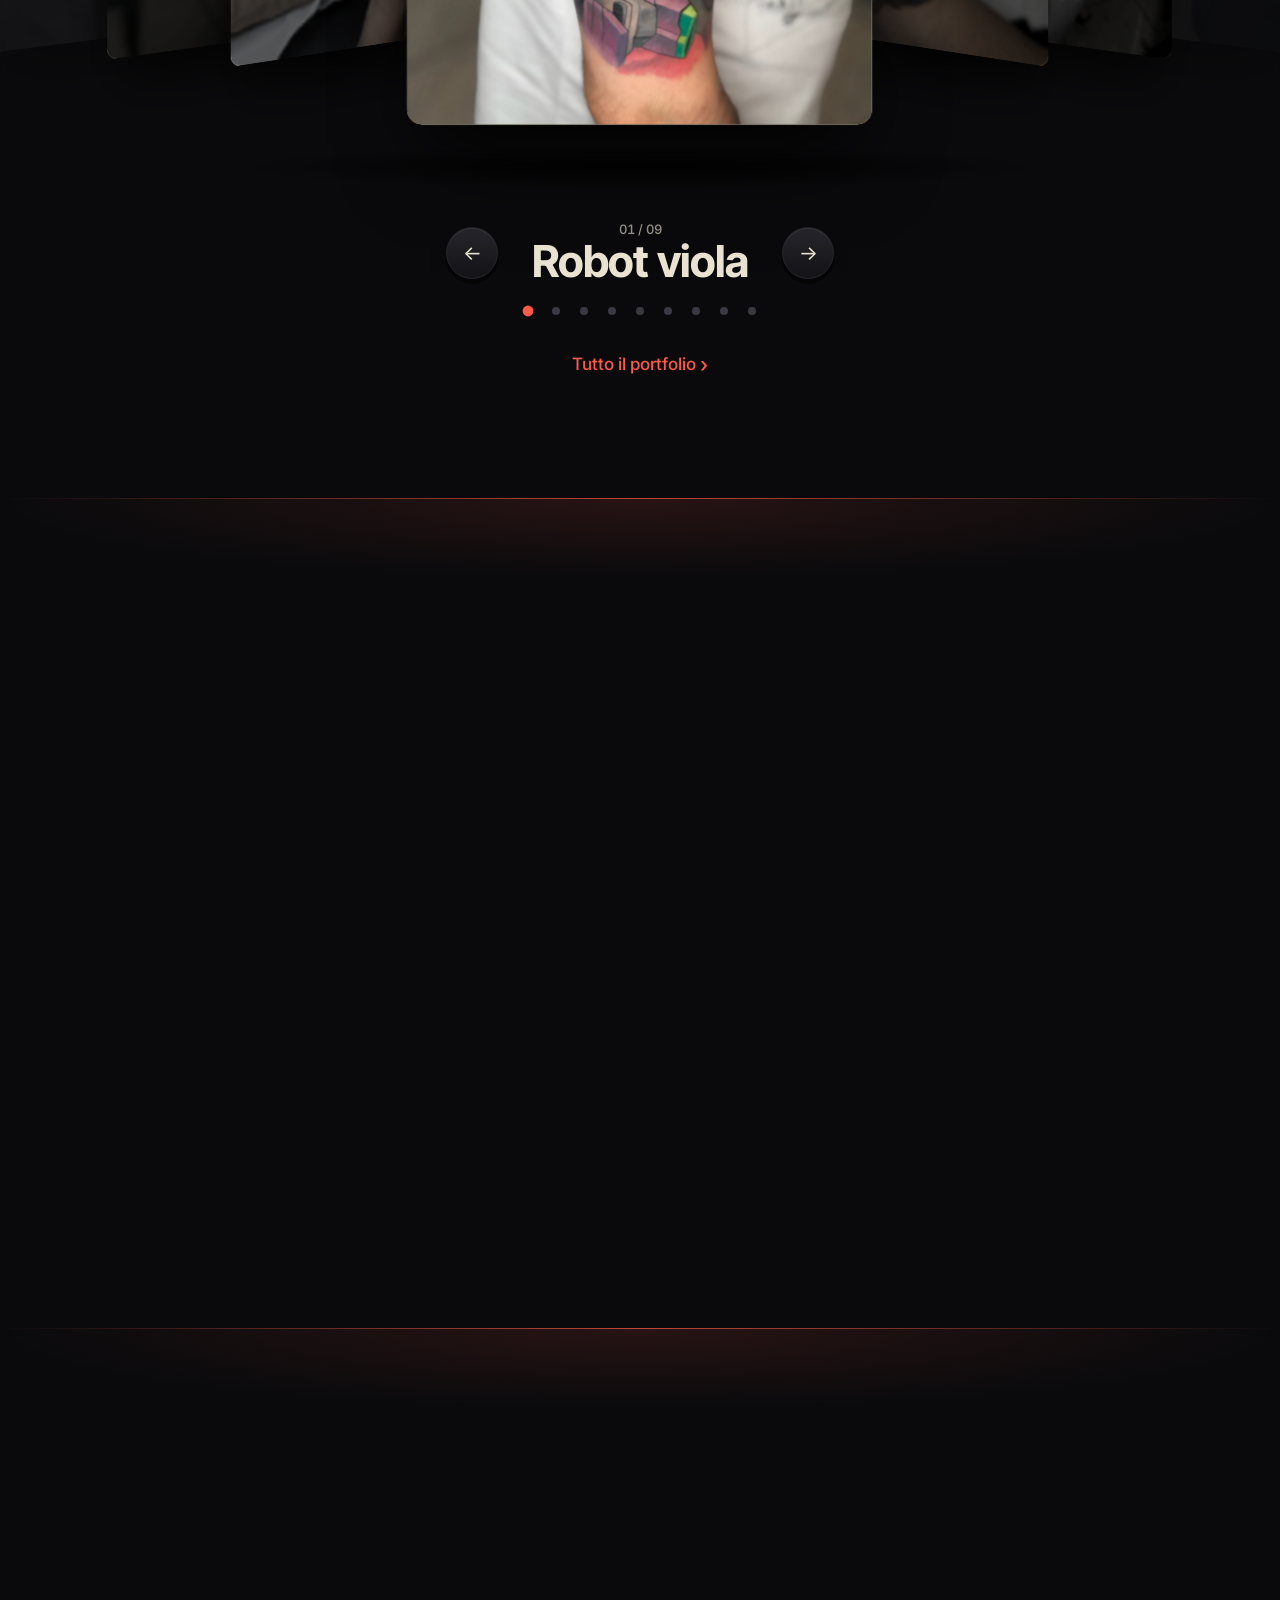
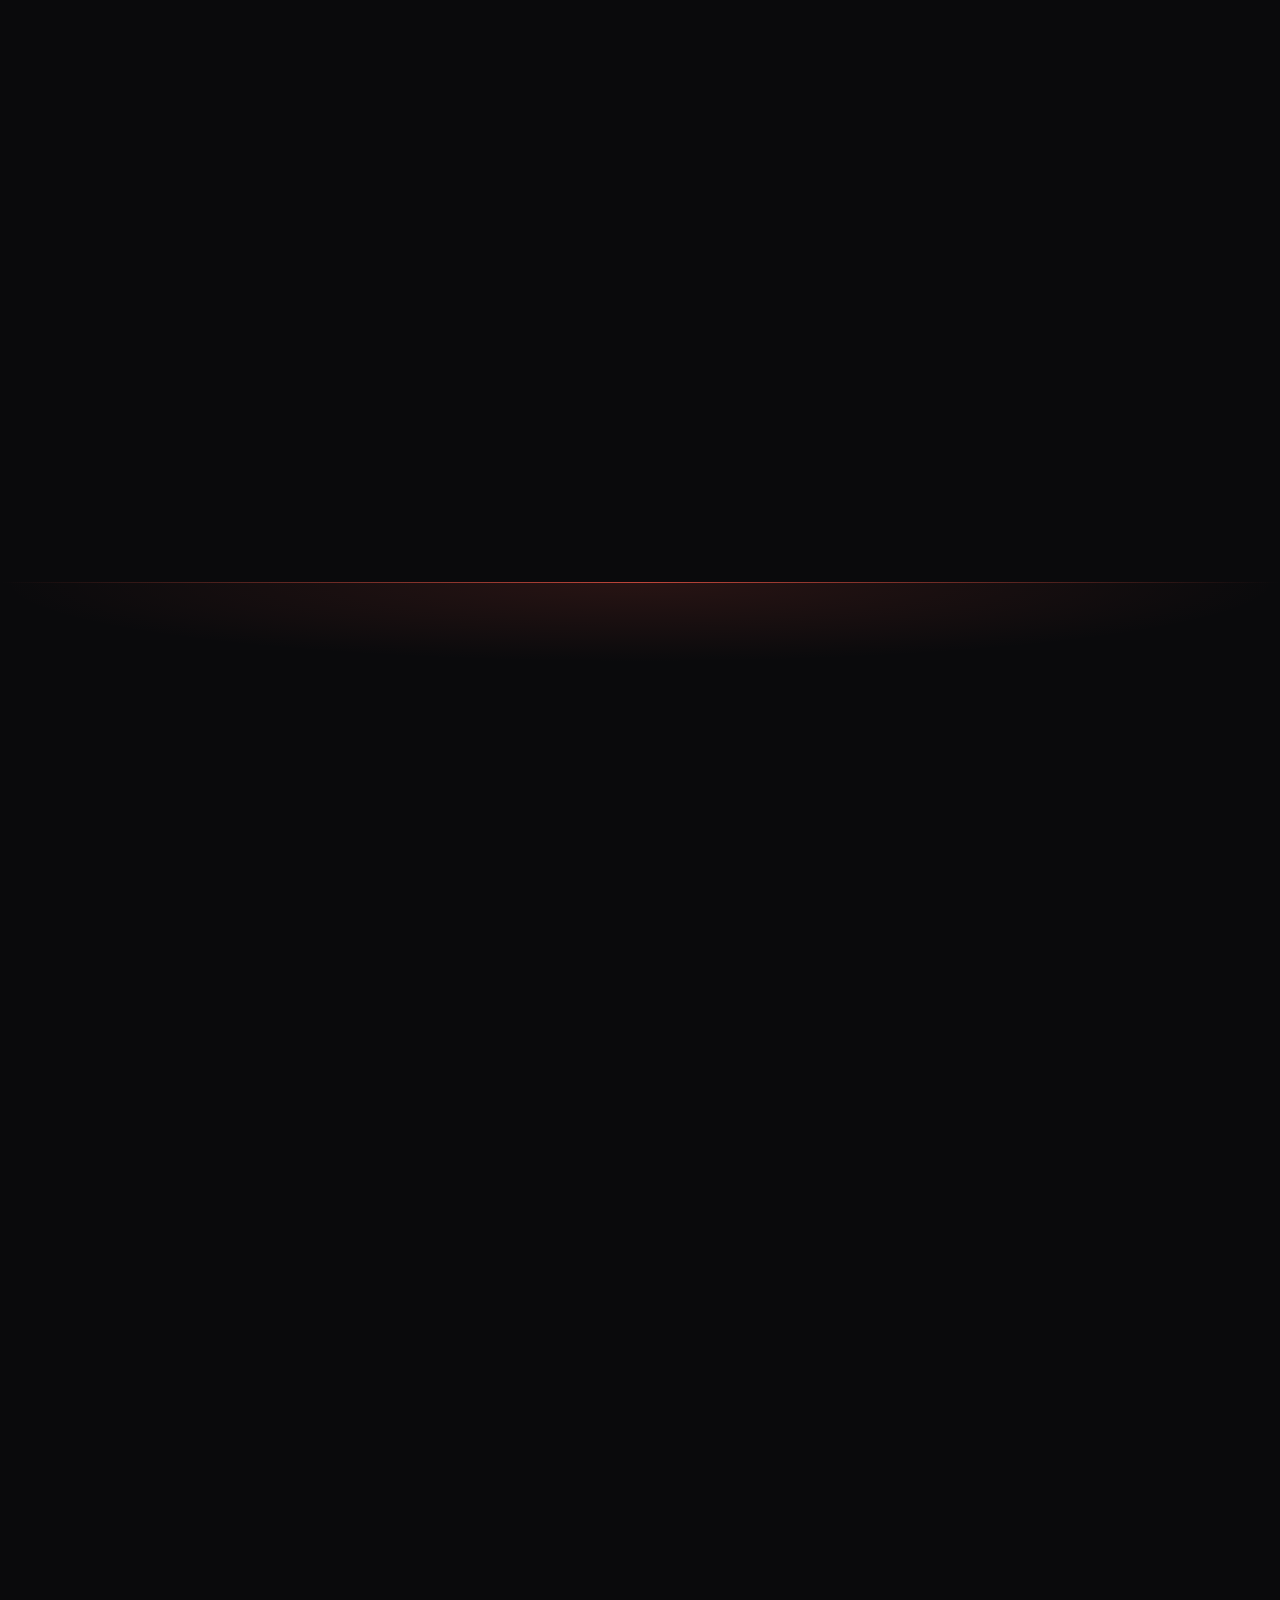
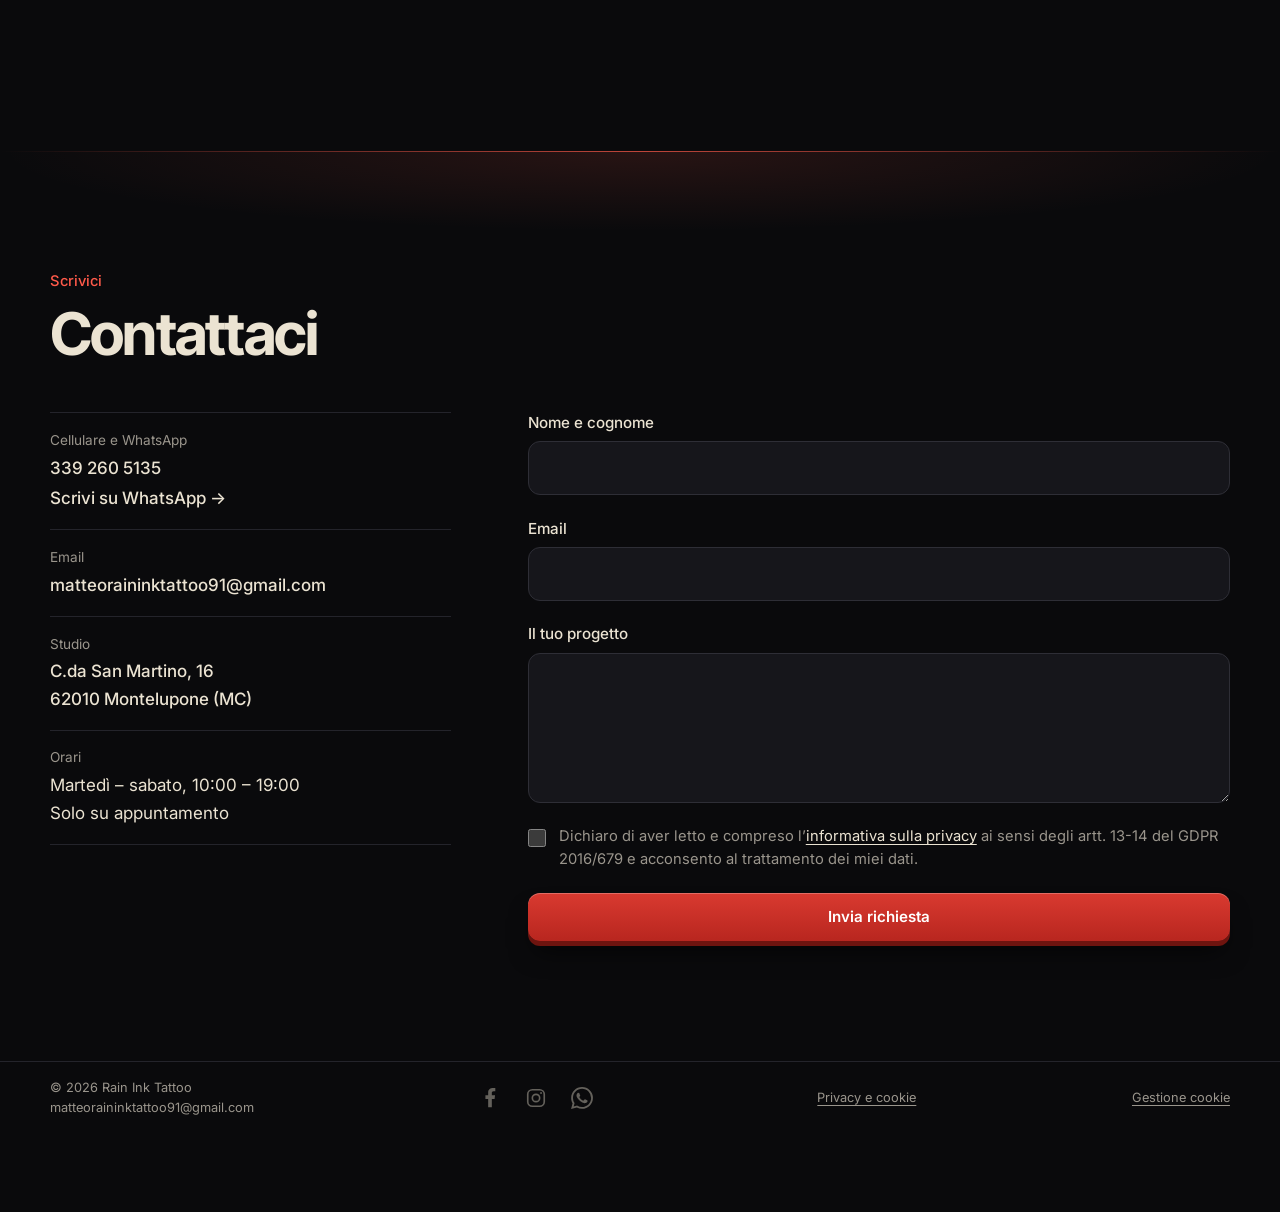
==== commit 33164aaa: "Navbar: «Contattaci» voce normale tra Cura del tatuaggio e Dove siamo, lucchetto dell'area riservata" ====
--- a/index.html
+++ b/index.html
@@ -17,7 +17,7 @@
     <link rel="preconnect" href="https://fonts.googleapis.com">
     <link rel="preconnect" href="https://fonts.gstatic.com" crossorigin>
     <link href="https://fonts.googleapis.com/css2?family=Inter:wght@400;500;600;700&amp;family=Inter+Tight:wght@600;700;800&amp;display=swap" rel="stylesheet">
-    <link rel="stylesheet" href="css/style.css?v=83">
+    <link rel="stylesheet" href="css/style.css?v=84">
     <link rel="icon" type="image/svg+xml" href="images/comune/favicon.svg">
     <link rel="preload" as="image" href="images/lavori/hero-studio.jpg">
     <script>document.documentElement.classList.add("js")</script>
@@ -49,11 +49,10 @@
                 <li><a href="portfolio.html">Portfolio</a></li>
                 <li><a href="studio.html">Studio</a></li>
                 <li><a href="cura-del-tatuaggio.html">Cura del tatuaggio</a></li>
+                <li><a href="#contatti">Contattaci</a></li>
                 <li><a href="#dove">Dove siamo</a></li>
                 <li><a href="faq.html">FAQ</a></li>
-                <li class="m-cta"><a href="#contatti">Contattaci</a></li>
             </ul>
-            <a class="btn nav-cta" href="#contatti">Contattaci</a>
             <a class="nav-lock" href="area-riservata.html" rel="nofollow" aria-label="Area riservata" title="Area riservata"><svg viewBox="0 0 24 24" width="18" height="18" aria-hidden="true"><rect x="5" y="10.5" width="14" height="10" rx="2.5" fill="none" stroke="currentColor" stroke-width="1.8"/><path d="M8.5 10.5V7.5a3.5 3.5 0 0 1 7 0v3" fill="none" stroke="currentColor" stroke-width="1.8" stroke-linecap="round"/><circle cx="12" cy="15.5" r="1.3" fill="currentColor"/></svg></a>
         </nav>
     </header>
--- a/css/style.css
+++ b/css/style.css
@@ -128,10 +128,6 @@
   .links a:hover { color: var(--txt); background: linear-gradient(180deg, #303038, #1a1a20);
     transform: translateZ(24px) translateY(-4px) scale(1.1); box-shadow: 0 1px 0 rgba(255, 255, 255, .14) inset, 0 6px 0 #050506, 0 18px 28px -6px rgba(0, 0, 0, .95); }
 }
-.nav-cta { flex: none; min-height: 44px; padding: .7rem 1.2rem; font-size: 14px; transform: translateZ(40px); }
-@media (hover: hover) and (pointer: fine) { .nav-cta:hover { transform: translateZ(40px) translateY(-2px); } }
-.nav-cta:active { transform: translateZ(40px) translateY(4px); }
-.links .m-cta { display: none; }
 .burger { display: none; margin-left: auto; width: 46px; height: 46px; border-radius: 12px; border: 0; cursor: pointer;
   background: linear-gradient(180deg, #2a2a31, #17171c); box-shadow: 0 1px 0 rgba(255, 255, 255, .1) inset, 0 4px 0 #050506; transform: translateZ(30px); }
 .burger span { display: block; width: 20px; height: 2px; margin: 5px auto; background: var(--txt); border-radius: 2px; transition: transform 200ms var(--ease), opacity 150ms ease; }
@@ -141,7 +137,6 @@
 
 @media (max-width: 1020px) {
   .burger { display: block; }
-  .slab > .nav-cta { display: none; }
   .links { position: absolute; top: calc(100% + 14px); left: 0; right: 0; flex-direction: column; gap: 8px; padding: 12px;
     max-height: calc(100svh - 110px); overflow-y: auto;
     border-radius: 18px; background: rgba(14, 14, 18, .97); border: 1px solid rgba(255, 255, 255, .07);
@@ -159,9 +154,6 @@
   .nav3d.open .links li:nth-child(7) { transition-delay: 130ms; }
   .links a, .links a[aria-current], .links a:hover { padding: 14px 16px; font-size: 17px; background: #16161b; color: var(--txt); transform: none; box-shadow: none; }
   .links a[aria-current]::before { left: 0; right: auto; top: 12px; bottom: 12px; width: 3px; height: auto; }
-  .links .m-cta { display: block; }
-  .links .m-cta a { background: linear-gradient(180deg, var(--cta-top), var(--cta-bot)); color: #fff; text-align: center; font-weight: 600; box-shadow: 0 4px 0 #6e140f; }
-  .links .m-cta a::before { content: none; }
 }
 
 /* ======================================================
@@ -665,12 +657,13 @@
 
 /* Lucchetto all'estrema destra della navbar: porta all'area riservata. Poco rilievo (translateZ 10px):
    con la prospettiva della navbar un rilievo alto lo spingeva fuori dal bordo destro */
-.nav-lock { flex: none; display: grid; place-items: center; width: 44px; height: 44px; border-radius: 12px; color: var(--mute);
-  background: linear-gradient(180deg, #2a2a31, #17171c); box-shadow: 0 1px 0 rgba(255, 255, 255, .1) inset, 0 4px 0 #050506;
+/* quadratino rosso in rilievo (come era il pulsante «Contattaci»), lucchetto bianco */
+.nav-lock { flex: none; display: grid; place-items: center; width: 44px; height: 44px; border-radius: 12px; color: #fff;
+  background: linear-gradient(180deg, var(--cta-top), var(--cta-bot)); box-shadow: 0 1px 0 rgba(255, 255, 255, .25) inset, 0 4px 0 #6e140f;
   transform: translateZ(10px); transition: transform 220ms var(--ease), color 200ms ease, box-shadow 220ms var(--ease); }
 .nav-lock:active { transform: translateZ(10px) translateY(3px); }
-@media (hover: hover) and (pointer: fine) { .nav-lock:hover { color: var(--txt); transform: translateZ(10px) translateY(-4px) scale(1.12);
-  box-shadow: 0 1px 0 rgba(255, 255, 255, .14) inset, 0 6px 0 #050506, 0 18px 28px -6px rgba(0, 0, 0, .95); } }
+@media (hover: hover) and (pointer: fine) { .nav-lock:hover { color: #fff; transform: translateZ(10px) translateY(-4px) scale(1.12);
+  box-shadow: 0 1px 0 rgba(255, 255, 255, .3) inset, 0 6px 0 #6e140f, 0 18px 28px -6px rgba(0, 0, 0, .95); } }
 @media (max-width: 1020px) { .nav-lock { width: 46px; height: 46px; } }
 @media (max-width: 1020px) { .burger ~ .nav-lock { margin-left: -8px; } }
 
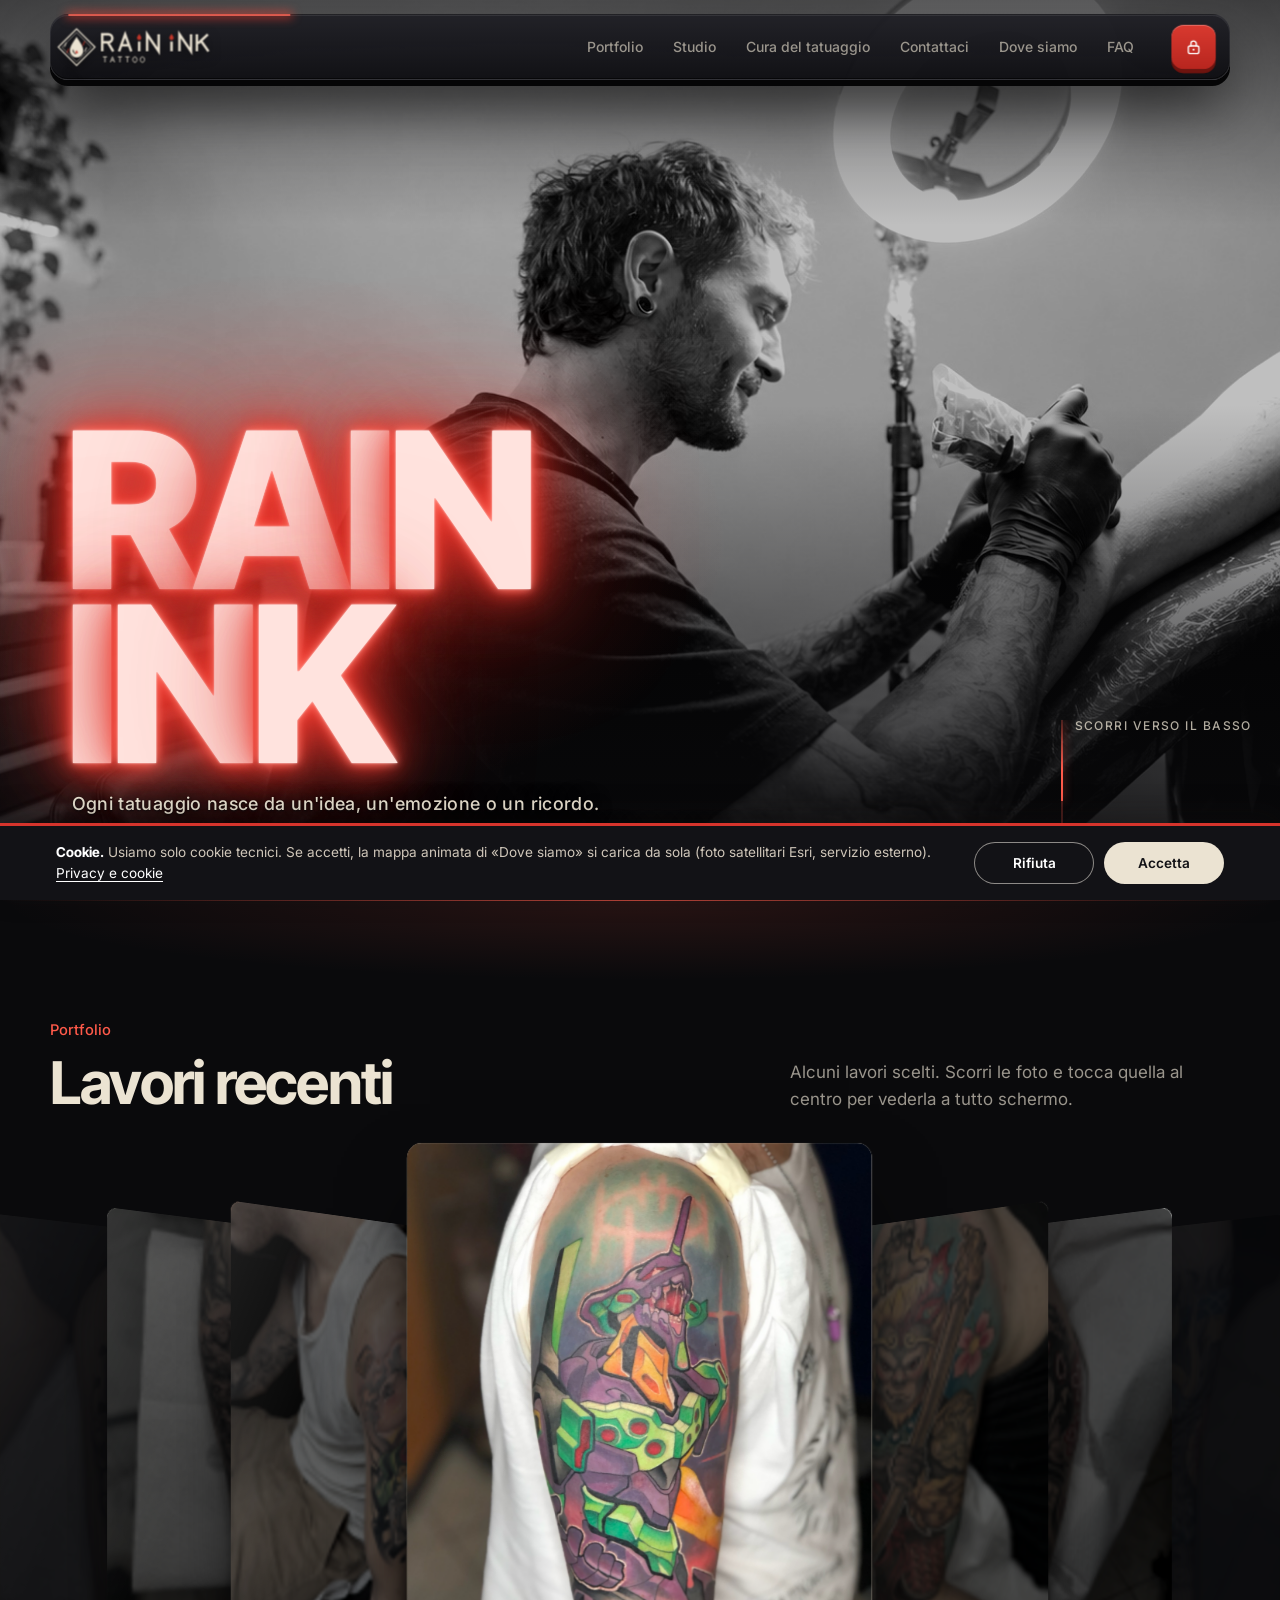
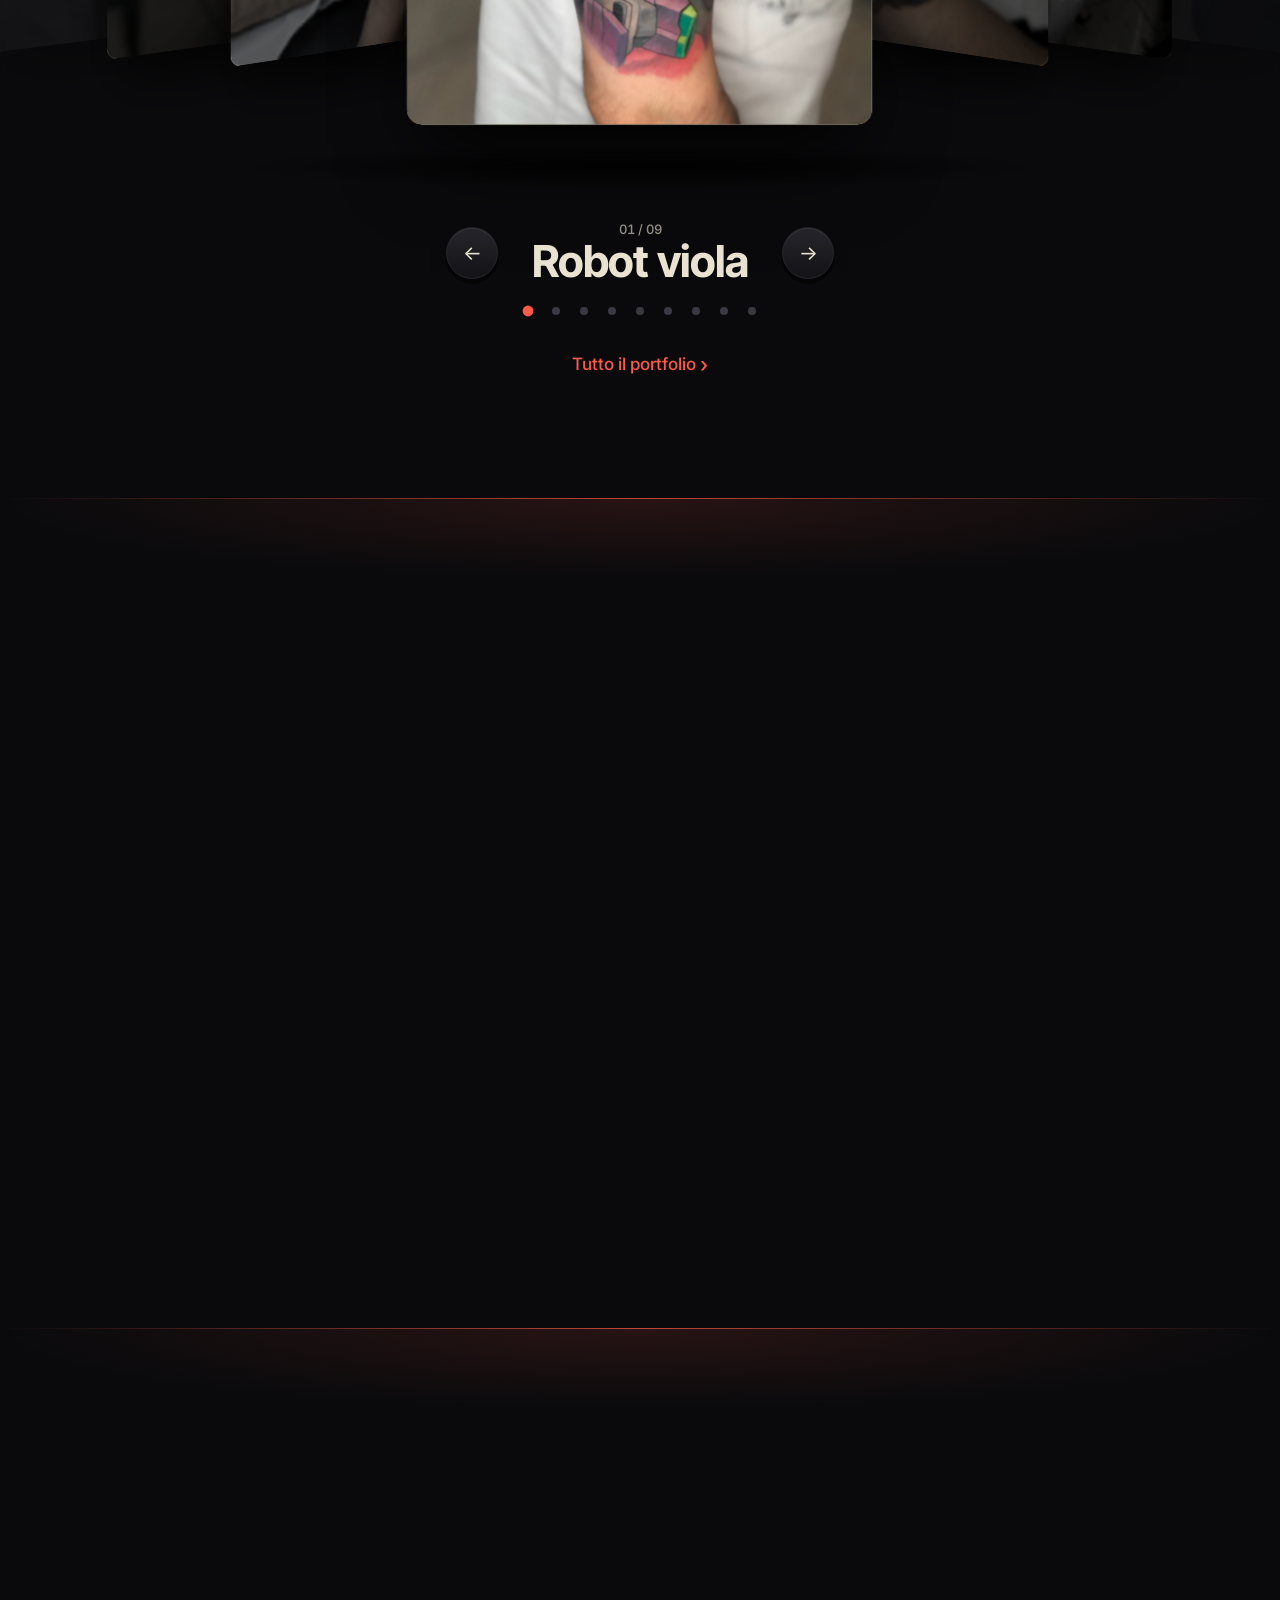
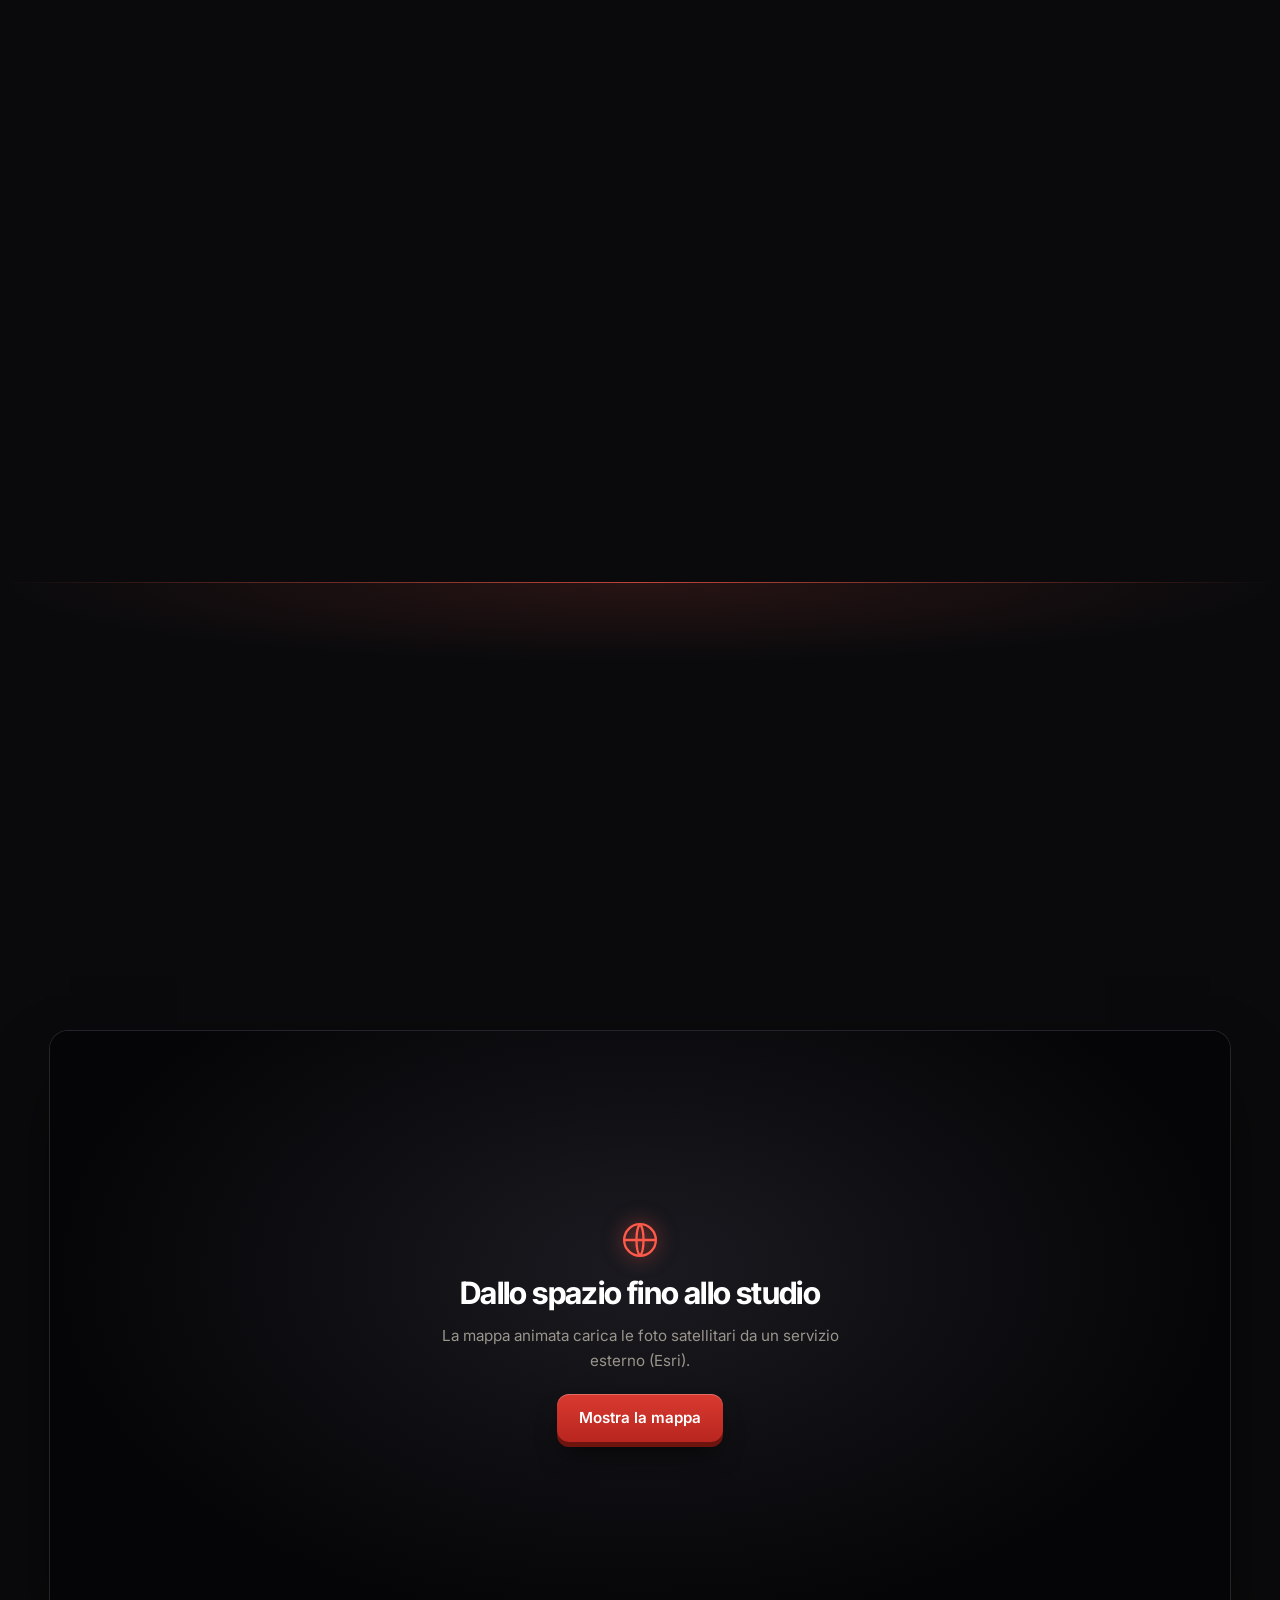
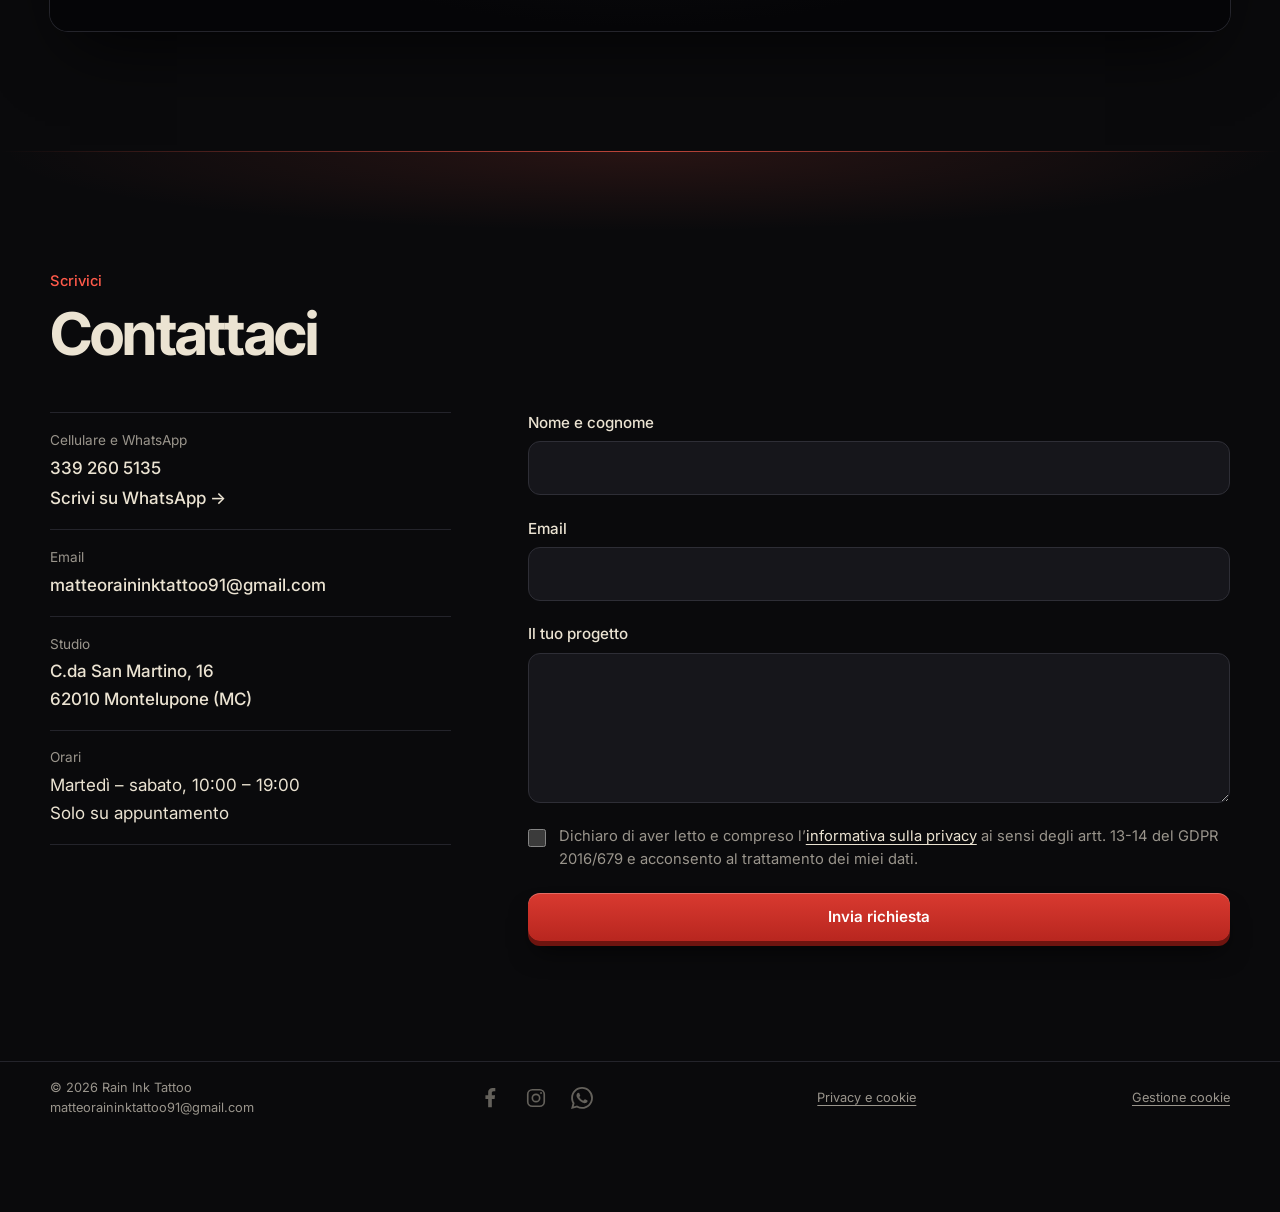
==== commit b0b48c8f: "Mappa di «Dove siamo» più fluida senza scatti, con gli zoom veloci tra i nomi; Montelupone in vista " ====
--- a/index.html
+++ b/index.html
@@ -199,7 +199,7 @@
     </footer>
     <!-- Foto in prima schermata: Haberdoedas su Unsplash (unsplash.com/photos/r1nNSKVJIAI), licenza Unsplash, scontornata. Da sostituire con una foto di Matteo. -->
     <script src="js/home.js?v=15"></script>
-    <script src="js/mappa.js?v=10"></script>
+    <script src="js/mappa.js?v=13"></script>
     <script src="js/script.js?v=28"></script>
     <script src="js/cookie.js?v=2"></script>
 </body>
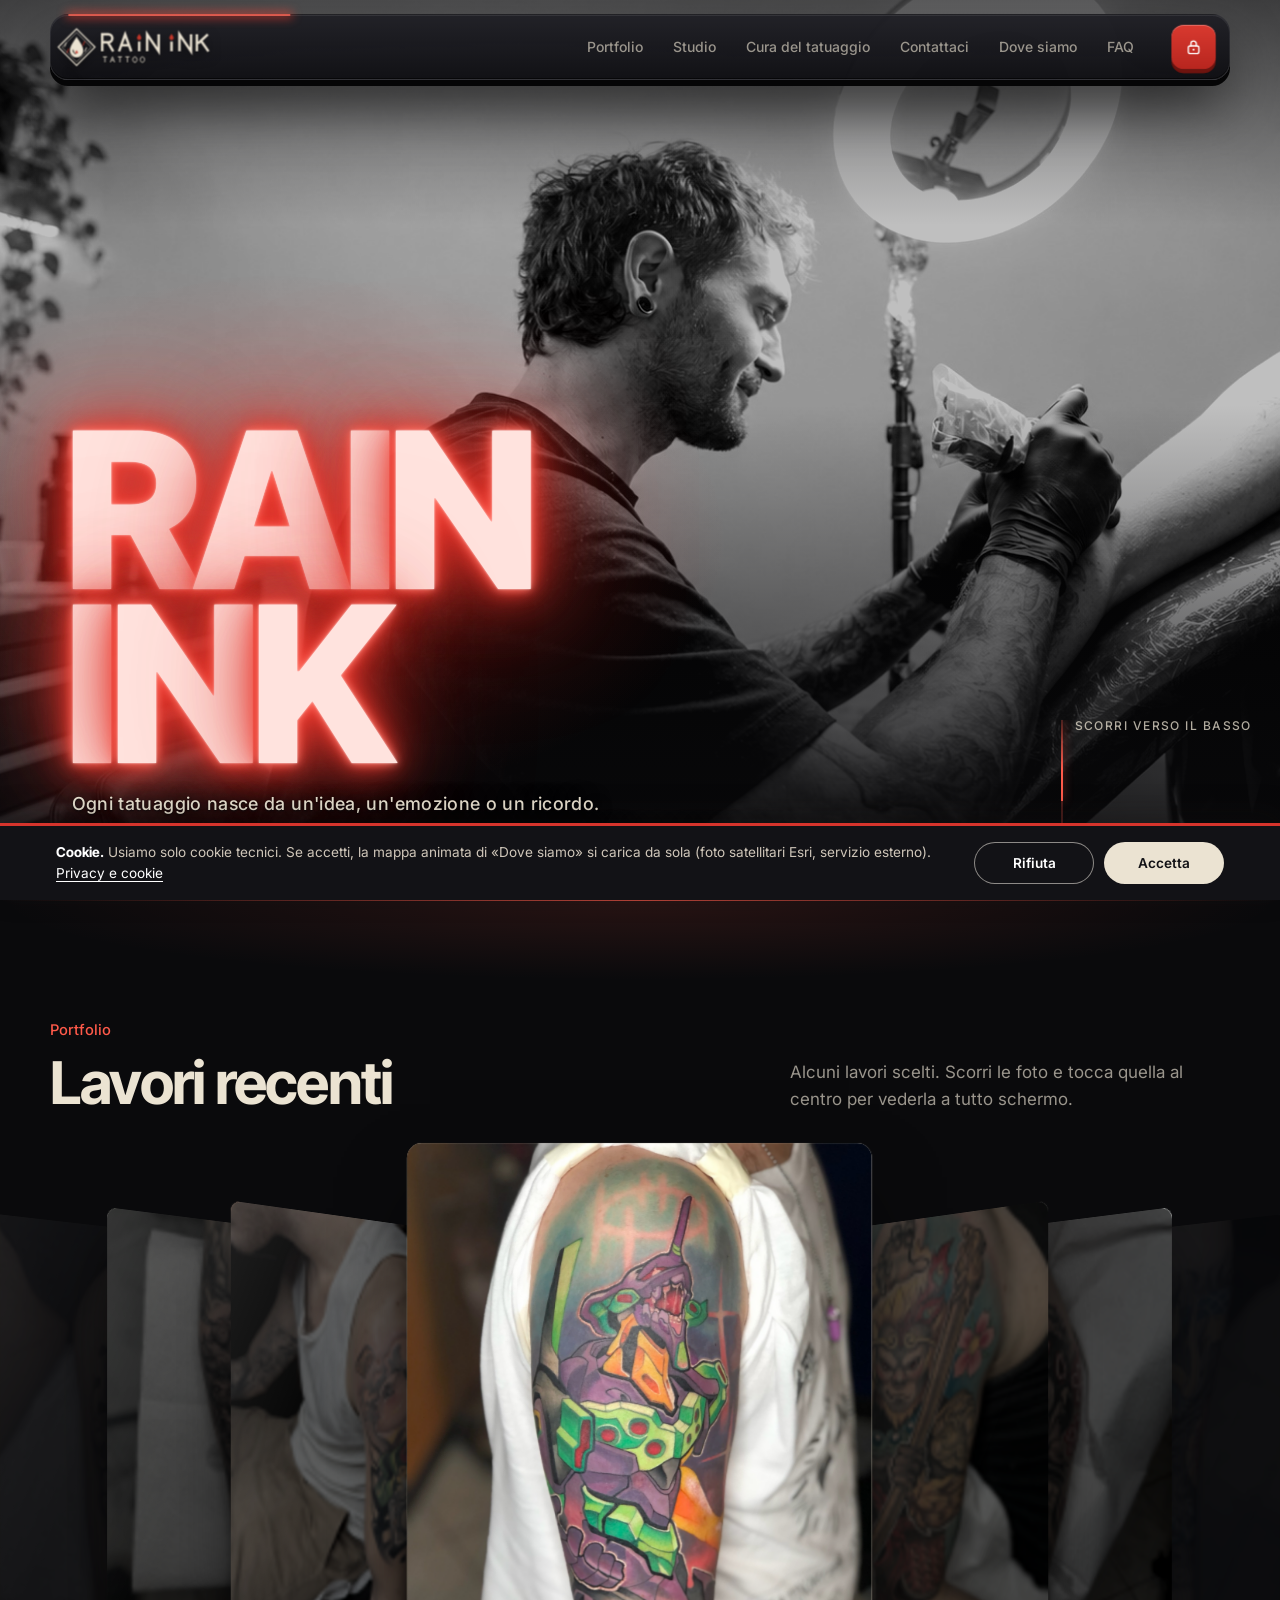
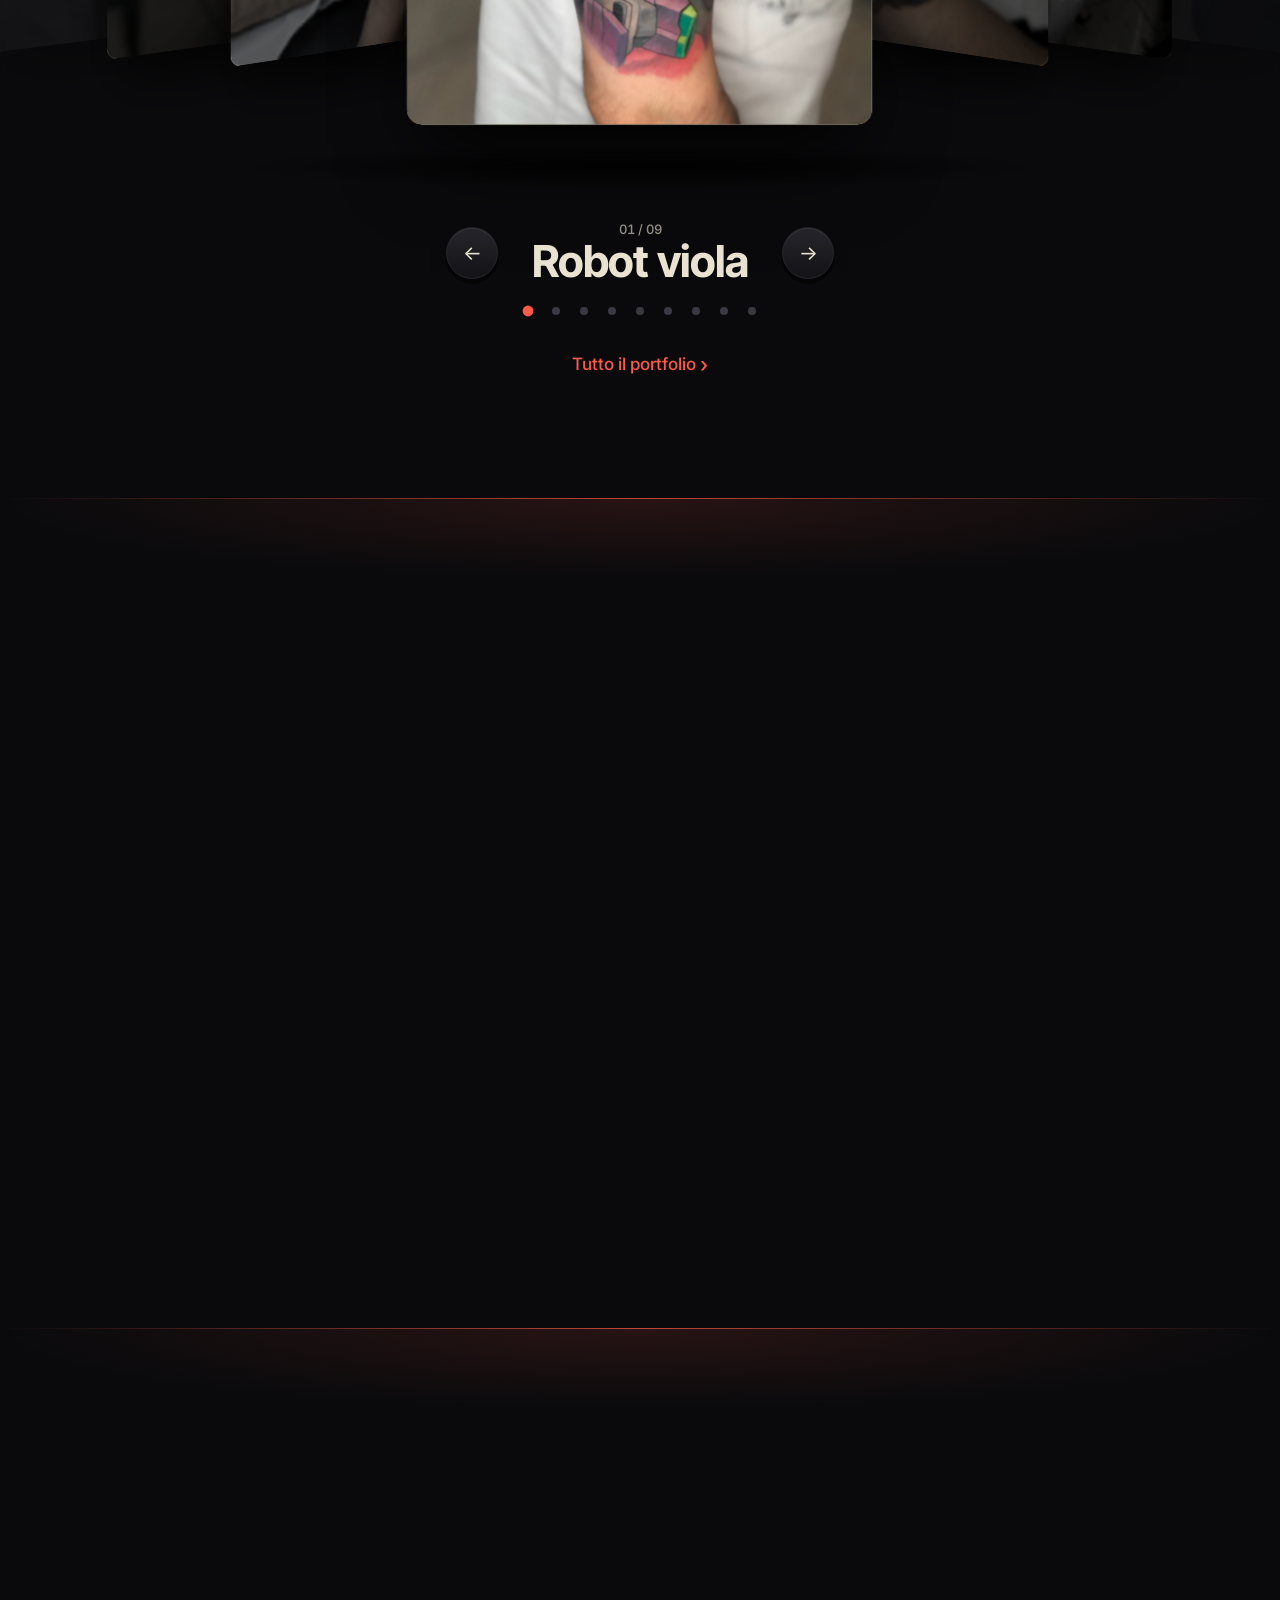
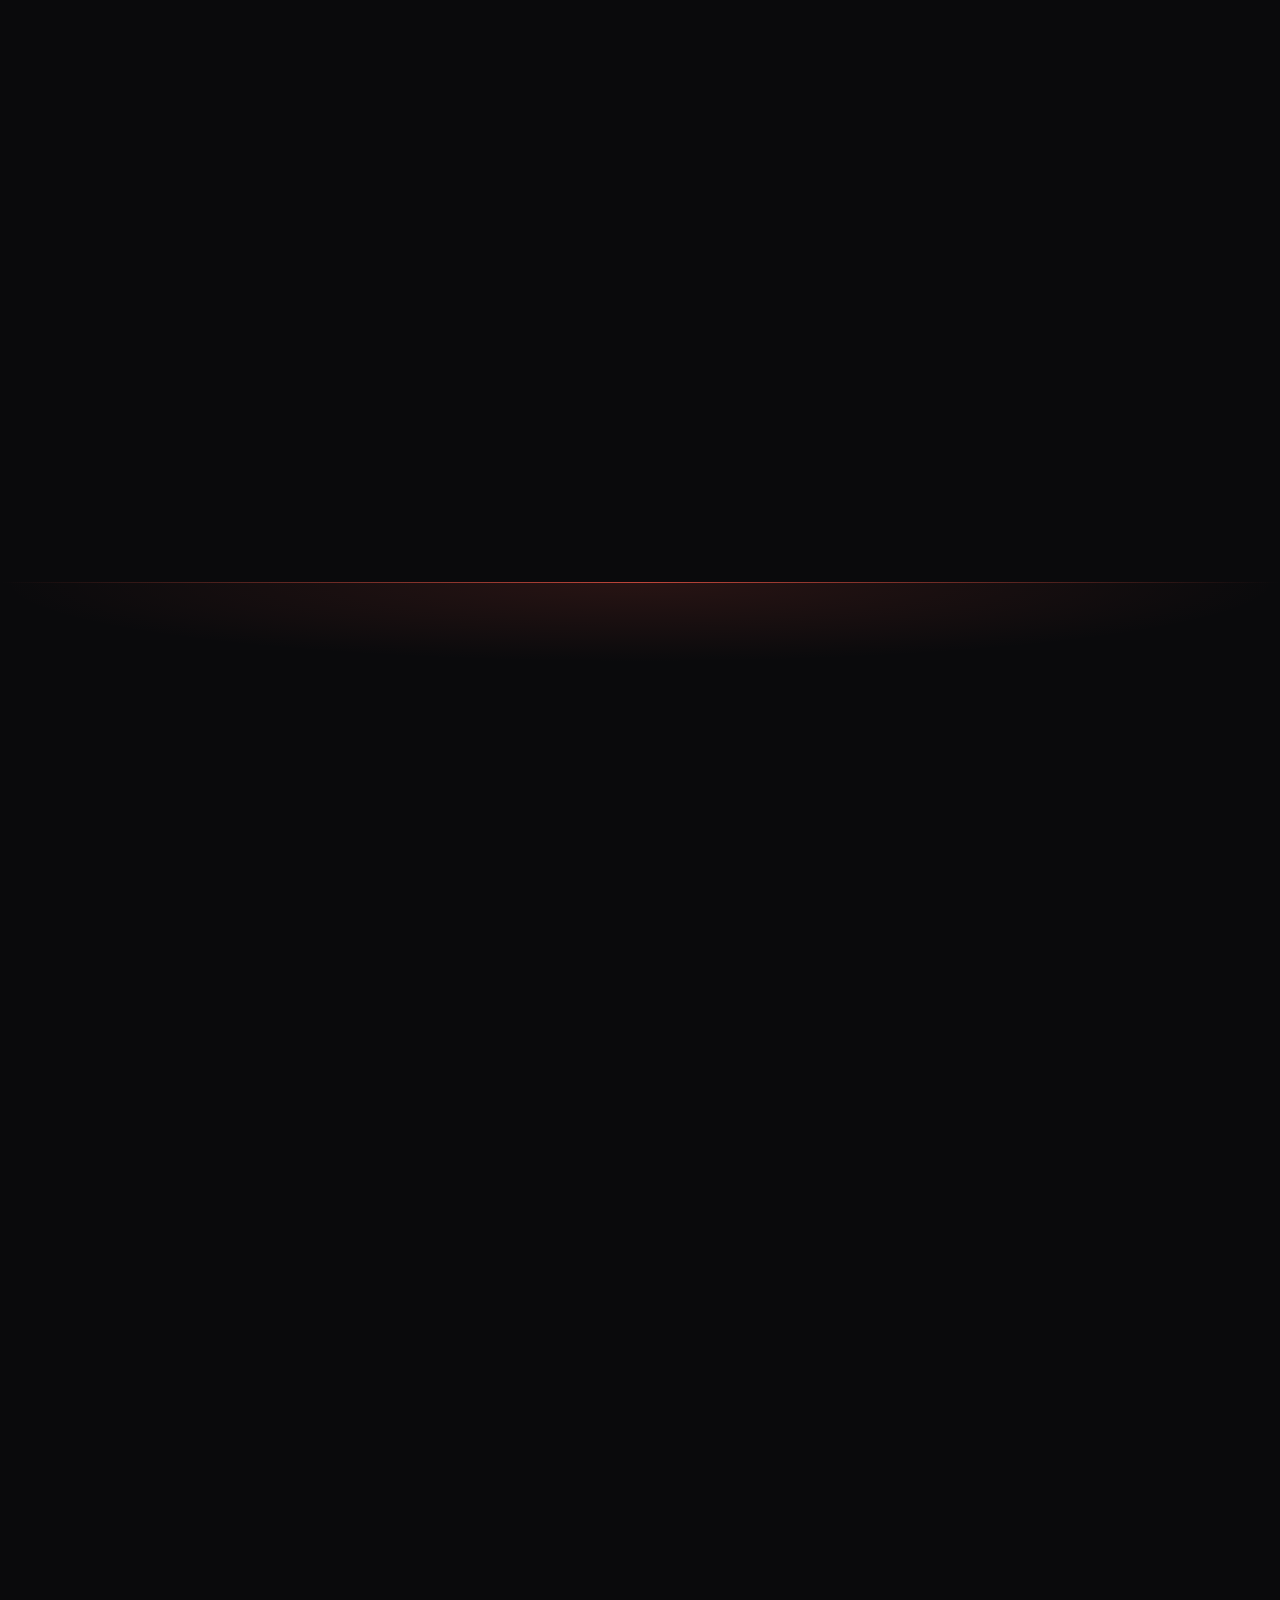
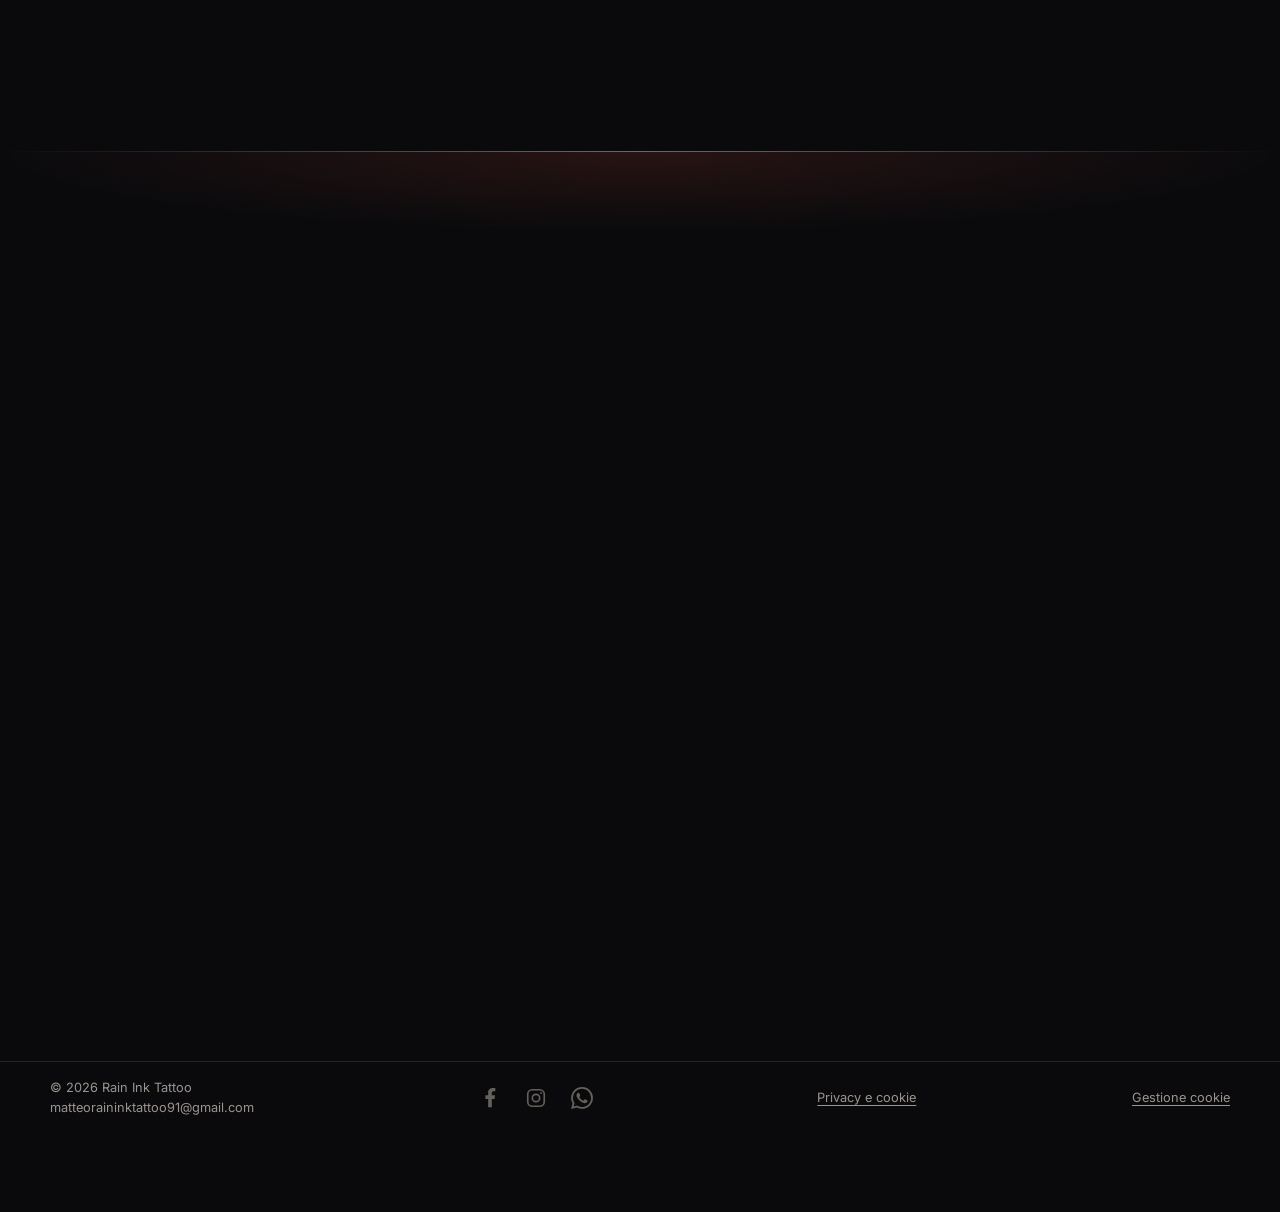
==== commit 19f8020d: "Mappa di «Dove siamo» ridisegnata: area illuminata con contorno al neon e resto in ombra, nomi fermi" ====
--- a/index.html
+++ b/index.html
@@ -17,7 +17,7 @@
     <link rel="preconnect" href="https://fonts.googleapis.com">
     <link rel="preconnect" href="https://fonts.gstatic.com" crossorigin>
     <link href="https://fonts.googleapis.com/css2?family=Inter:wght@400;500;600;700&amp;family=Inter+Tight:wght@600;700;800&amp;display=swap" rel="stylesheet">
-    <link rel="stylesheet" href="css/style.css?v=84">
+    <link rel="stylesheet" href="css/style.css?v=85">
     <link rel="icon" type="image/svg+xml" href="images/comune/favicon.svg">
     <link rel="preload" as="image" href="images/lavori/hero-studio.jpg">
     <script>document.documentElement.classList.add("js")</script>
@@ -199,7 +199,7 @@
     </footer>
     <!-- Foto in prima schermata: Haberdoedas su Unsplash (unsplash.com/photos/r1nNSKVJIAI), licenza Unsplash, scontornata. Da sostituire con una foto di Matteo. -->
     <script src="js/home.js?v=15"></script>
-    <script src="js/mappa.js?v=13"></script>
+    <script src="js/mappa.js?v=14"></script>
     <script src="js/script.js?v=28"></script>
     <script src="js/cookie.js?v=2"></script>
 </body>
--- a/css/style.css
+++ b/css/style.css
@@ -552,10 +552,19 @@
 .map-anim.is-ok .map-ok { opacity: 0; visibility: hidden; transition: opacity .6s, visibility 0s .6s; }
 .map-replay { position: absolute; right: 16px; top: 16px; z-index: 2; font: 600 13px var(--body); color: var(--txt); background: rgba(18, 18, 22, .9); border: 1px solid var(--line); border-radius: 999px; padding: 9px 15px; cursor: pointer; }
 .map-anim:not(.is-ok) .map-replay { display: none; }
-/* nomi delle aree su telefono (js/mappa.js, nomiStretti) */
-.map-nome { position: absolute; left: 0; top: 0; z-index: 2; pointer-events: none; opacity: 0; max-width: 72%; will-change: transform, opacity;
-  font: 700 18px/1.1 var(--head); letter-spacing: -.02em; text-align: center; color: #fff;
-  text-shadow: 0 1px 2px rgba(0, 0, 0, .9), 0 2px 18px rgba(0, 0, 0, .75); }
+/* leggera ombra ai bordi del riquadro della mappa */
+.map-anim::before { content: ''; position: absolute; inset: 0; z-index: 1; pointer-events: none;
+  background: radial-gradient(ellipse 80% 85% at 50% 50%, transparent 58%, rgba(3, 4, 8, .45) 100%); }
+/* nomi delle aree durante la discesa (js/mappa.js): al centro e fermi; sopra il livello (Nazione, Regione…)
+   in rosso, sotto il nome in avorio, con un'ombra scura morbida al posto della targhetta */
+.map-nome { position: absolute; left: 50%; top: 50%; z-index: 2; pointer-events: none; opacity: 0; visibility: hidden;
+  display: flex; flex-direction: column; align-items: center; gap: .3rem; text-align: center; white-space: nowrap;
+  transform: translate(-50%, -50%); will-change: transform, opacity; }
+.map-liv { font: 600 14px/1.2 var(--body); color: var(--red2); letter-spacing: .01em;
+  text-shadow: 0 1px 2px rgba(0, 0, 0, .95), 0 0 12px rgba(0, 0, 0, .85); }
+.map-tit { font: 700 36px/1 var(--head); color: var(--txt); letter-spacing: -.02em;
+  text-shadow: 0 1px 2px rgba(0, 0, 0, .9), 0 0 20px rgba(0, 0, 0, .7), 0 0 44px rgba(0, 0, 0, .45); }
+@media (max-width: 640px) { .map-liv { font-size: 12px; } .map-tit { font-size: 26px; } }
 .map-pin { position: relative; width: 22px; height: 22px; }
 .map-pin-in { position: absolute; inset: 0; opacity: 0; transition: opacity .5s; }
 .map-pin.is-on .map-pin-in { opacity: 1; }
